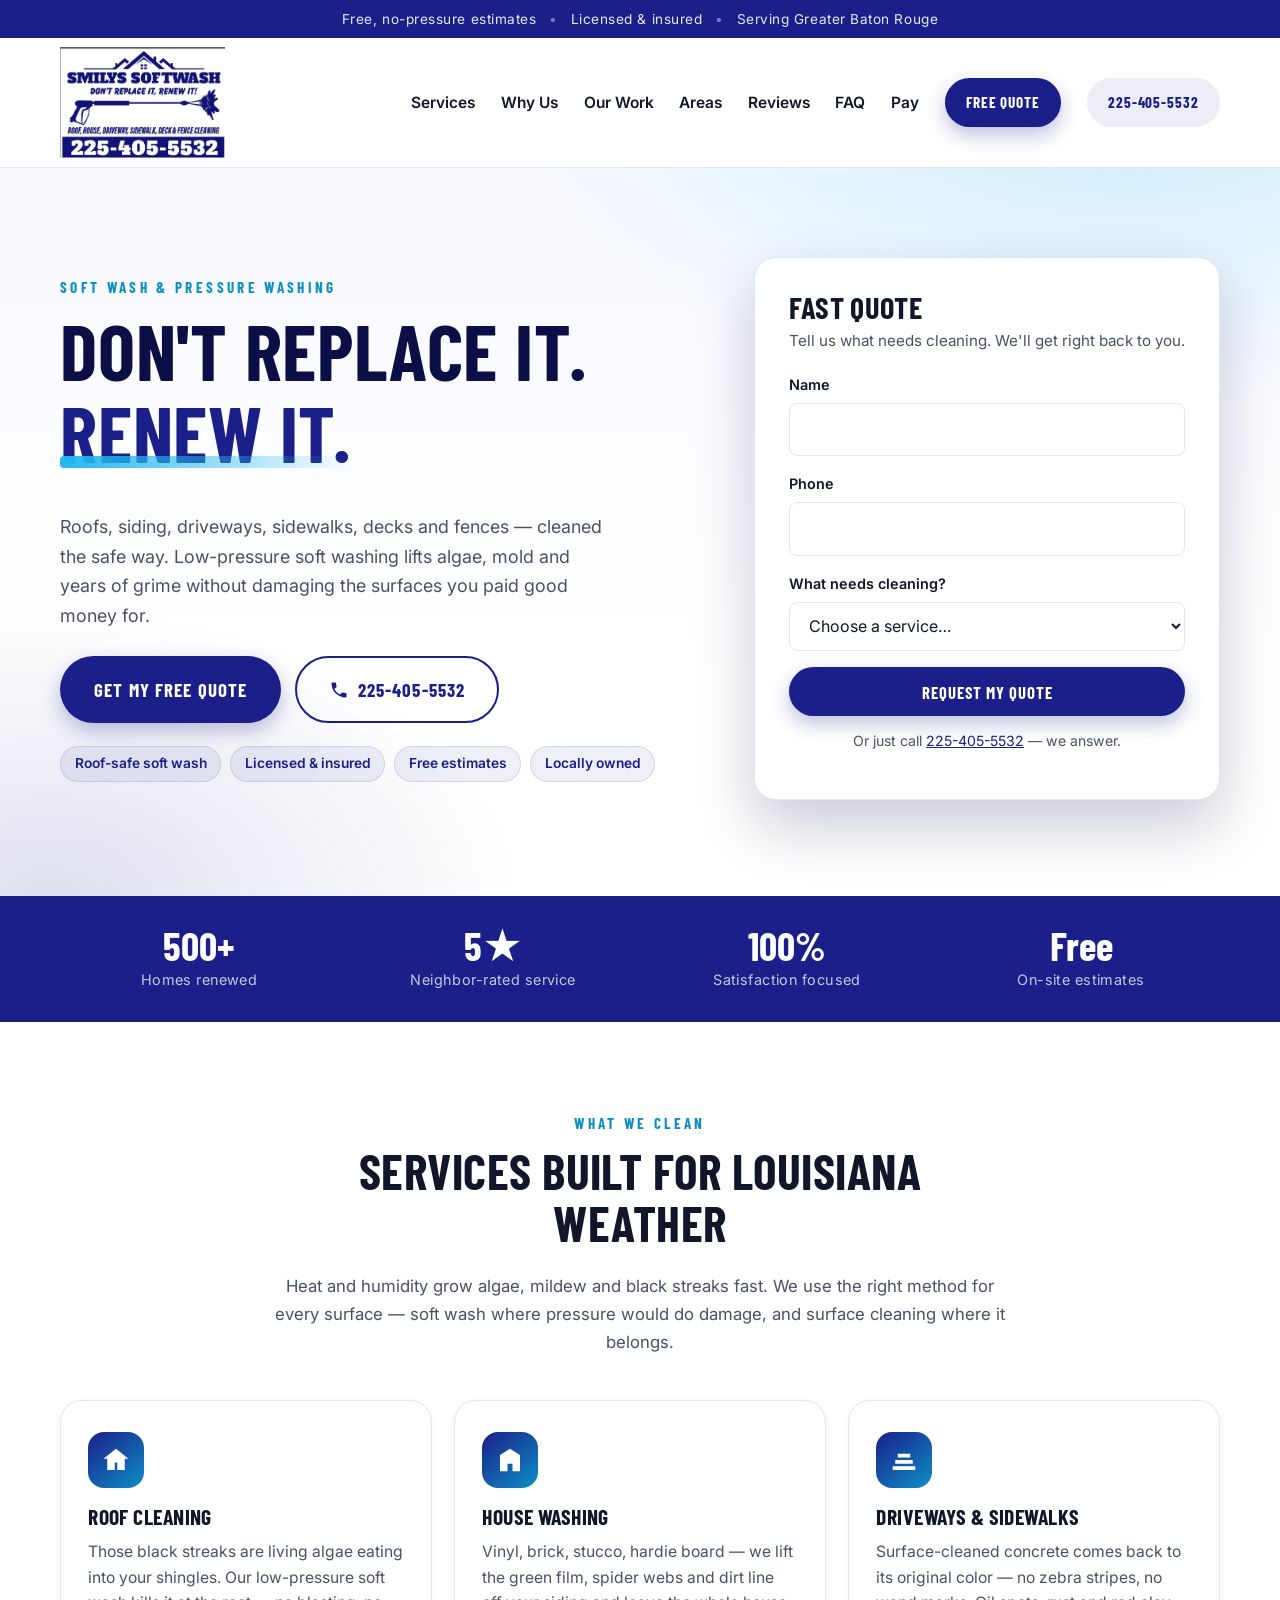
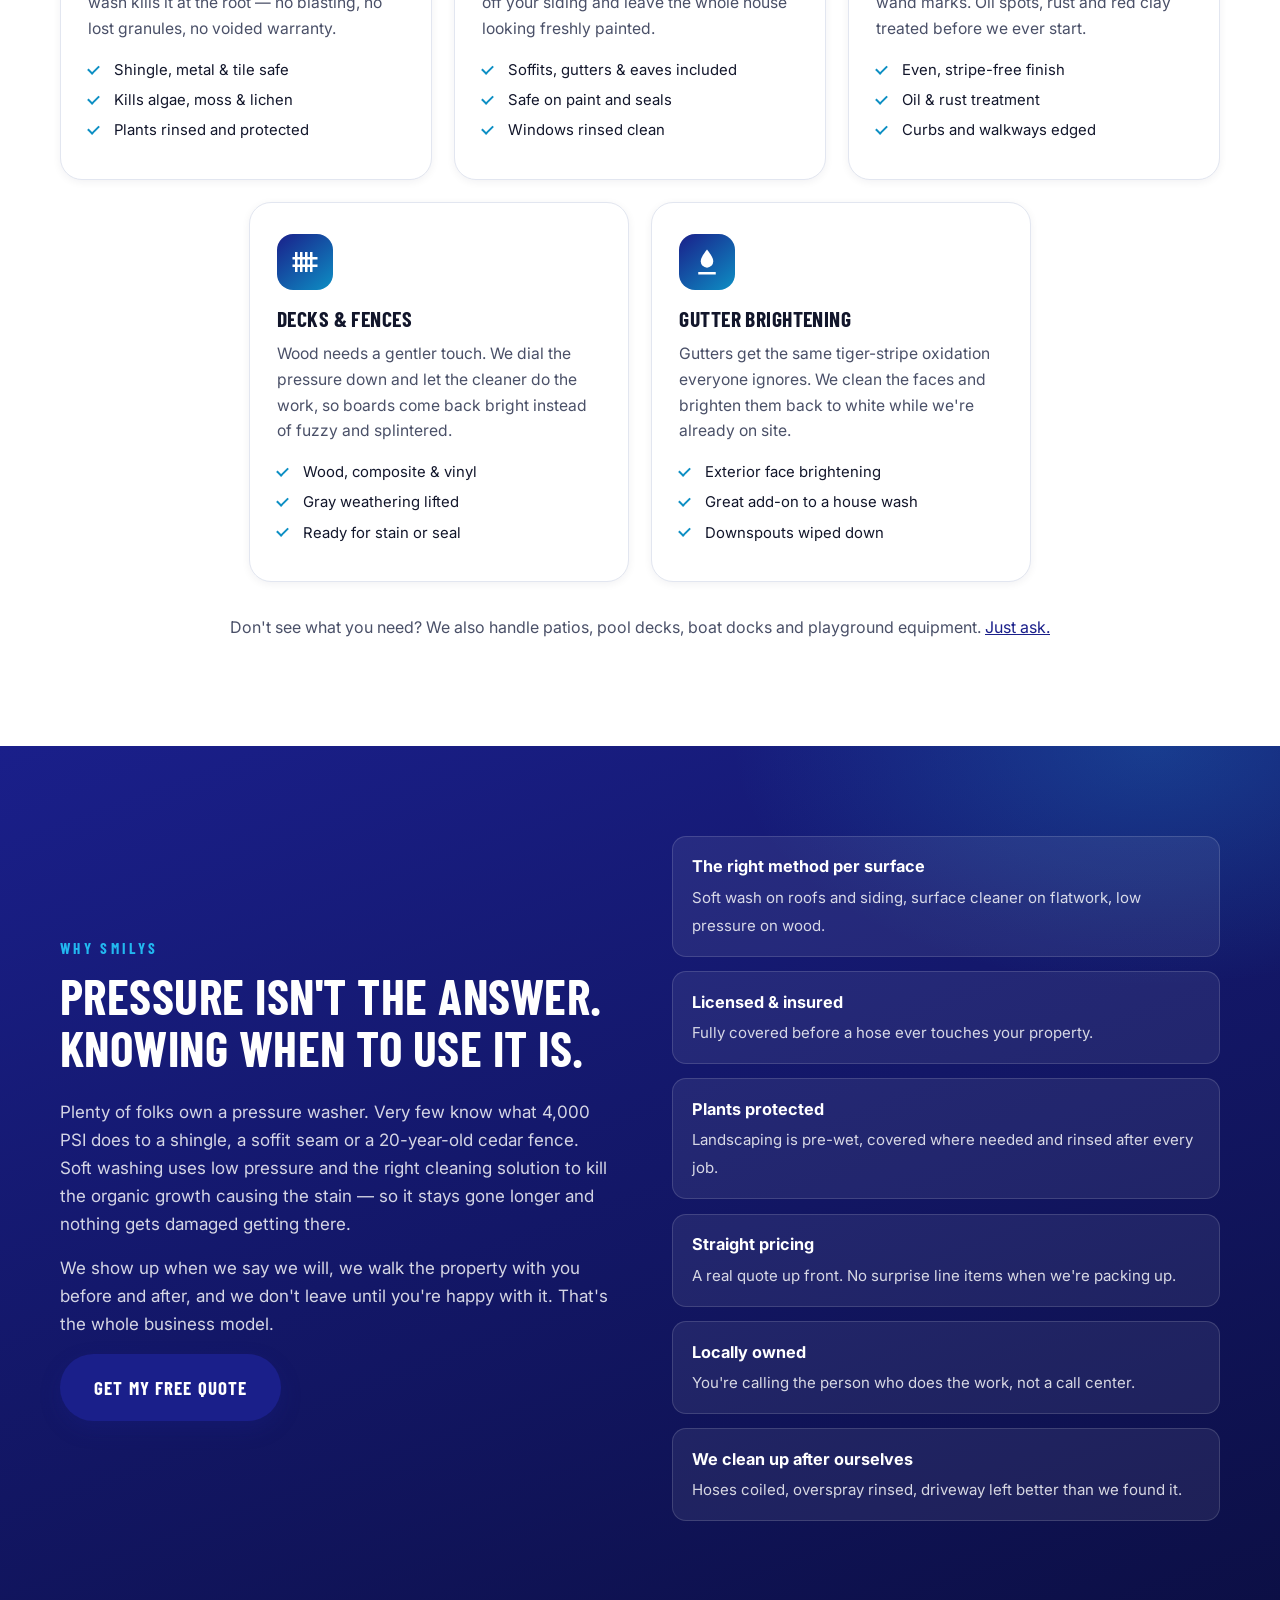
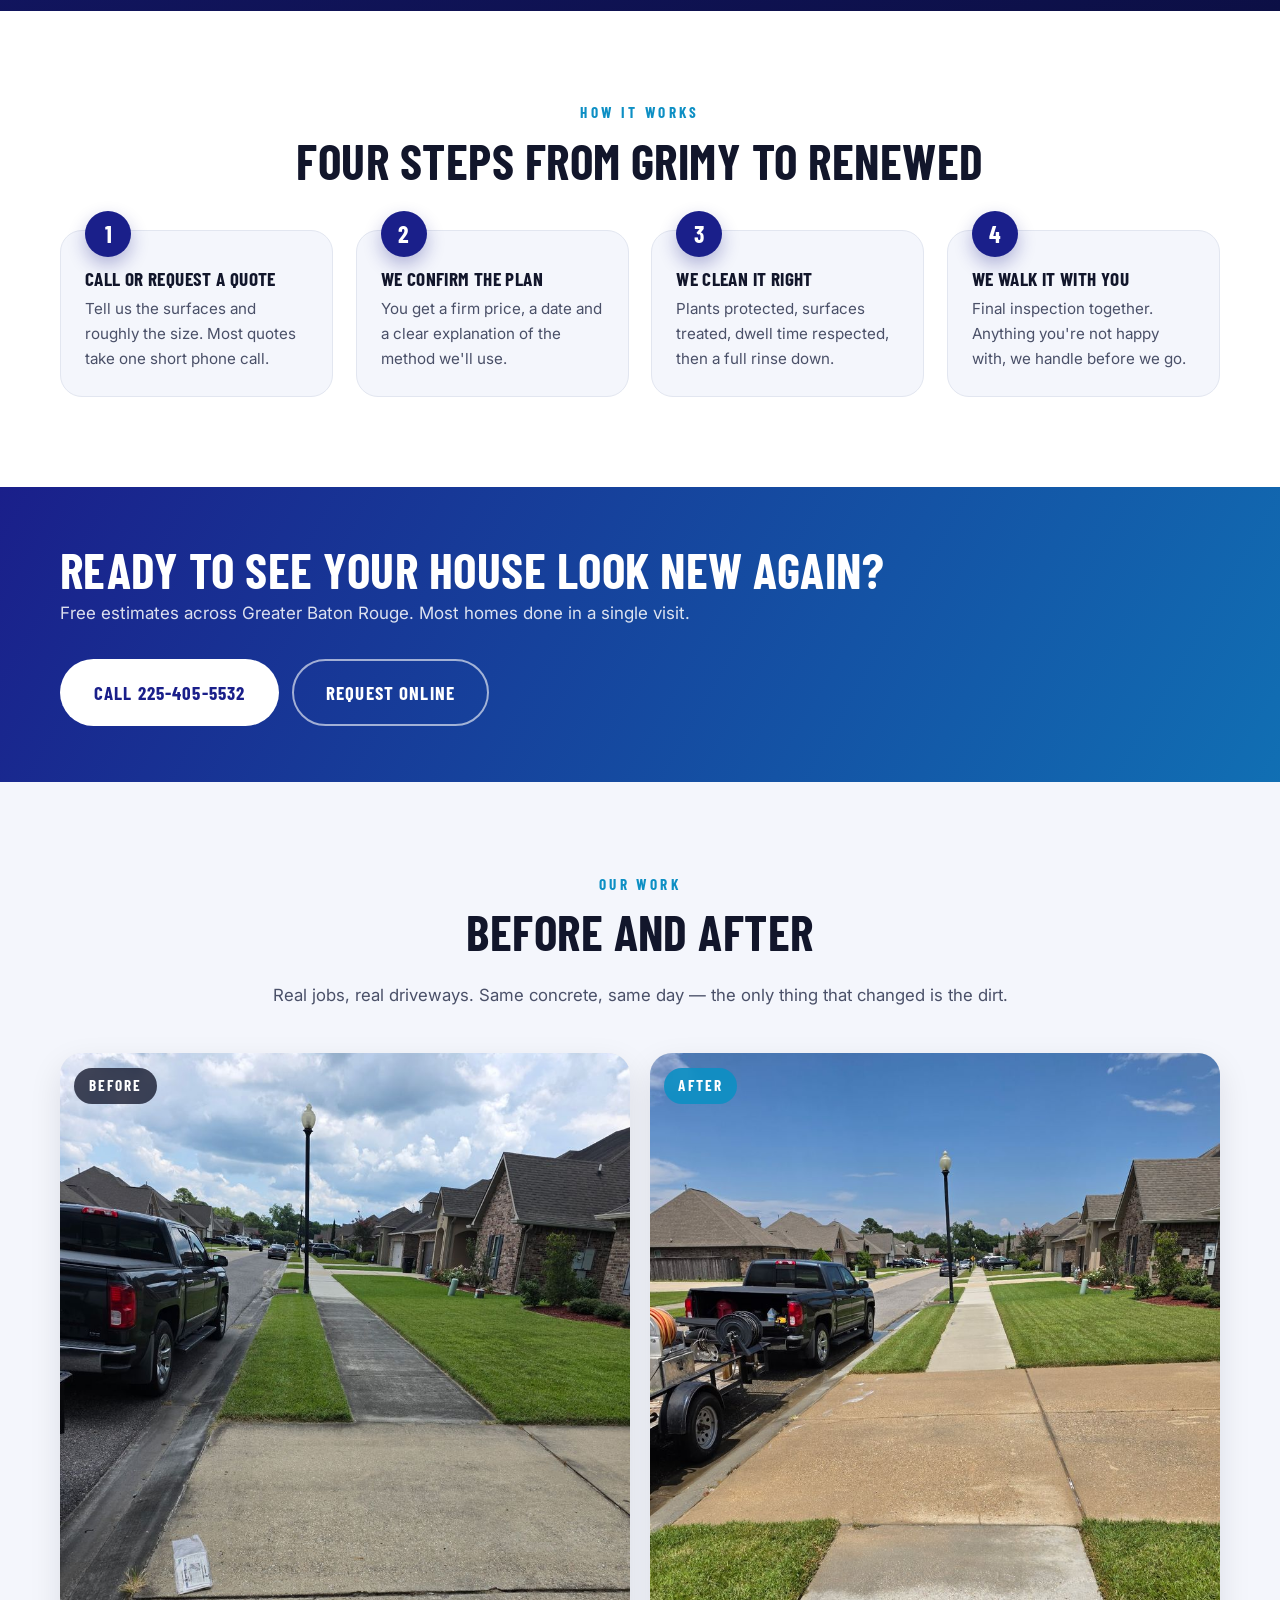
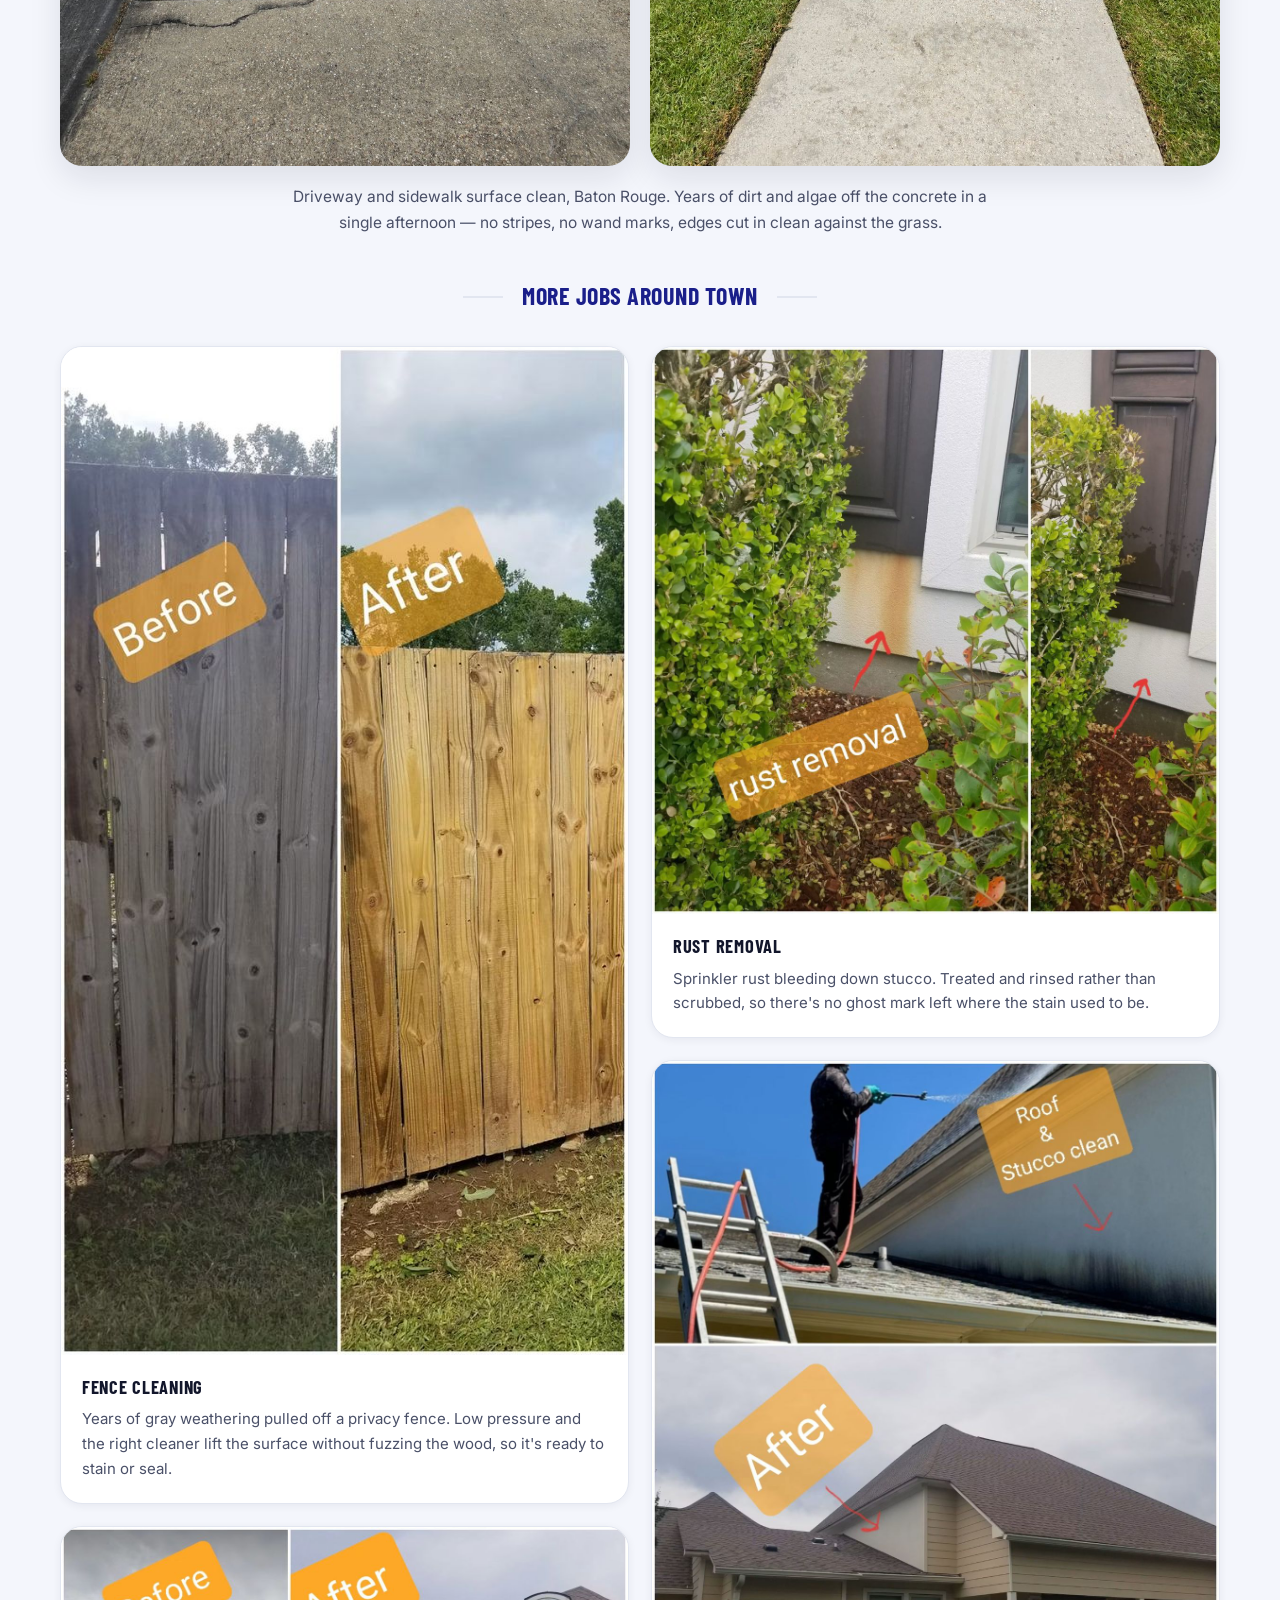
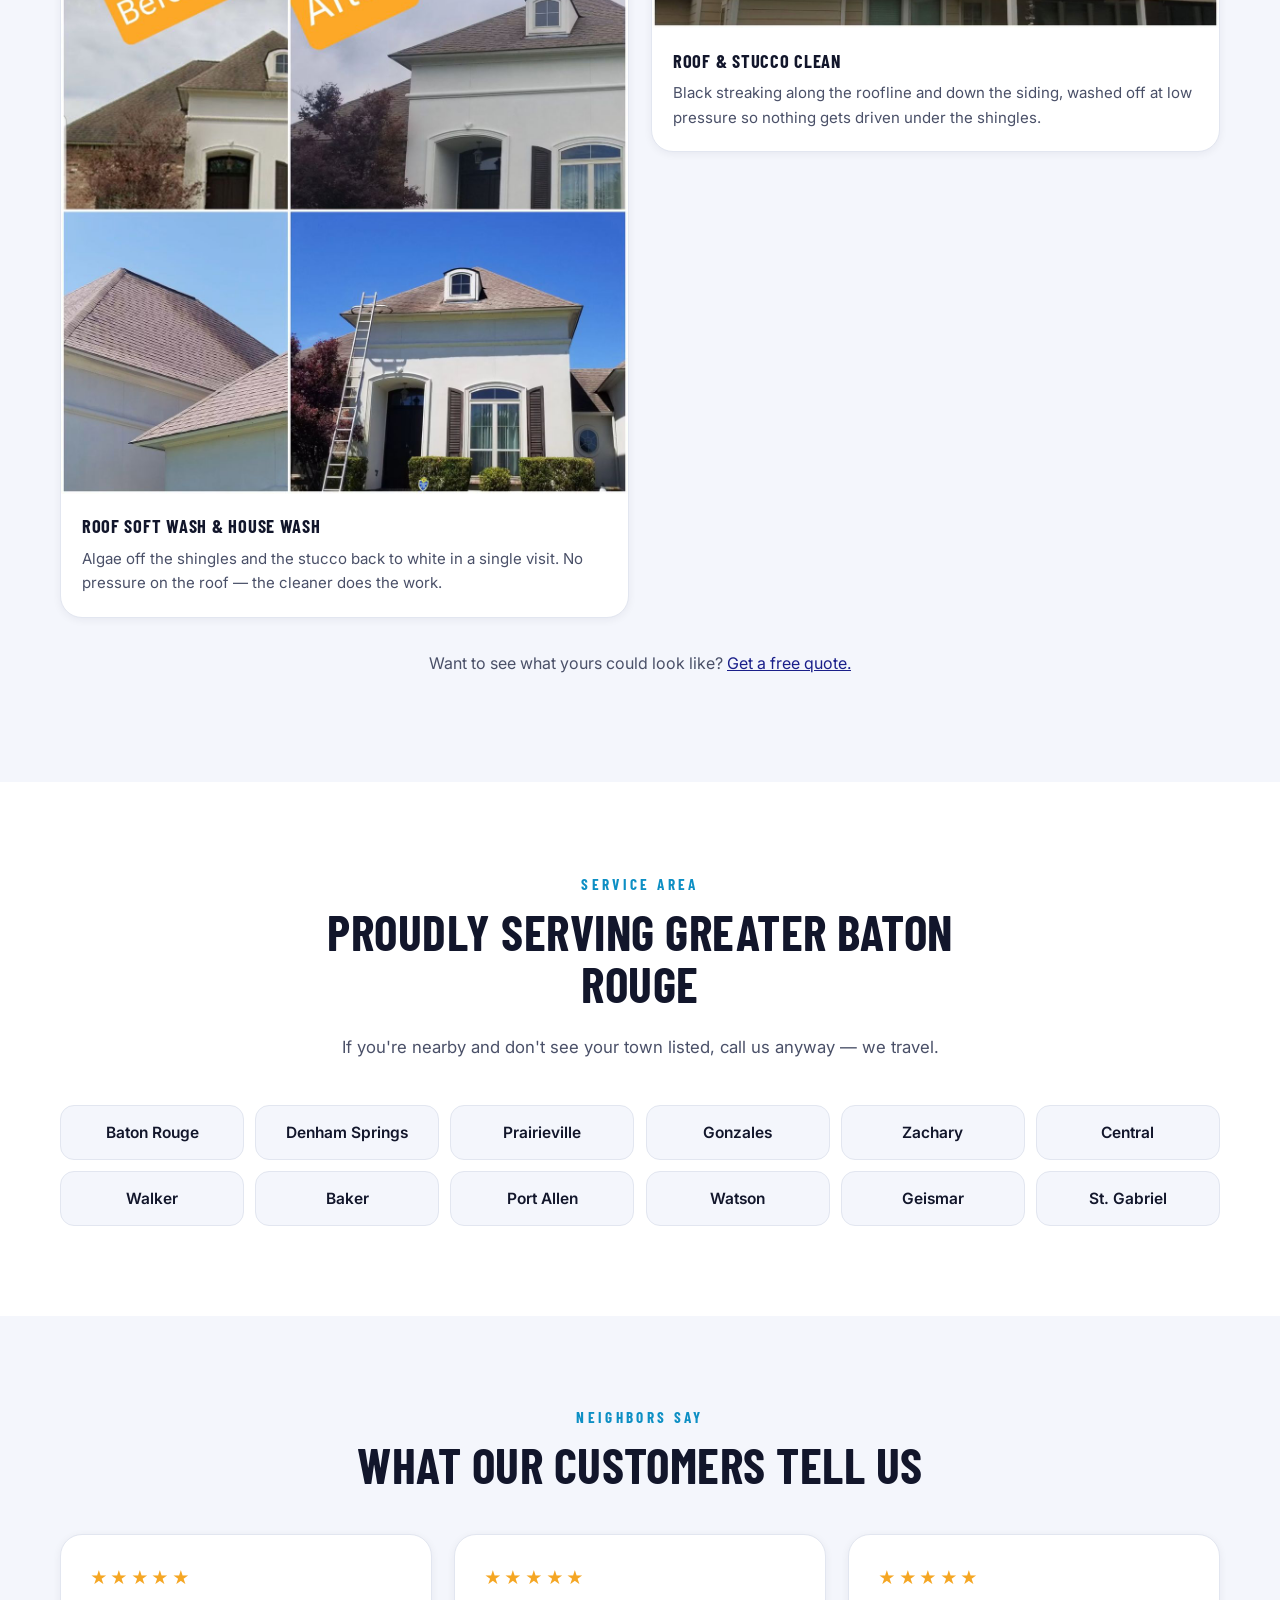
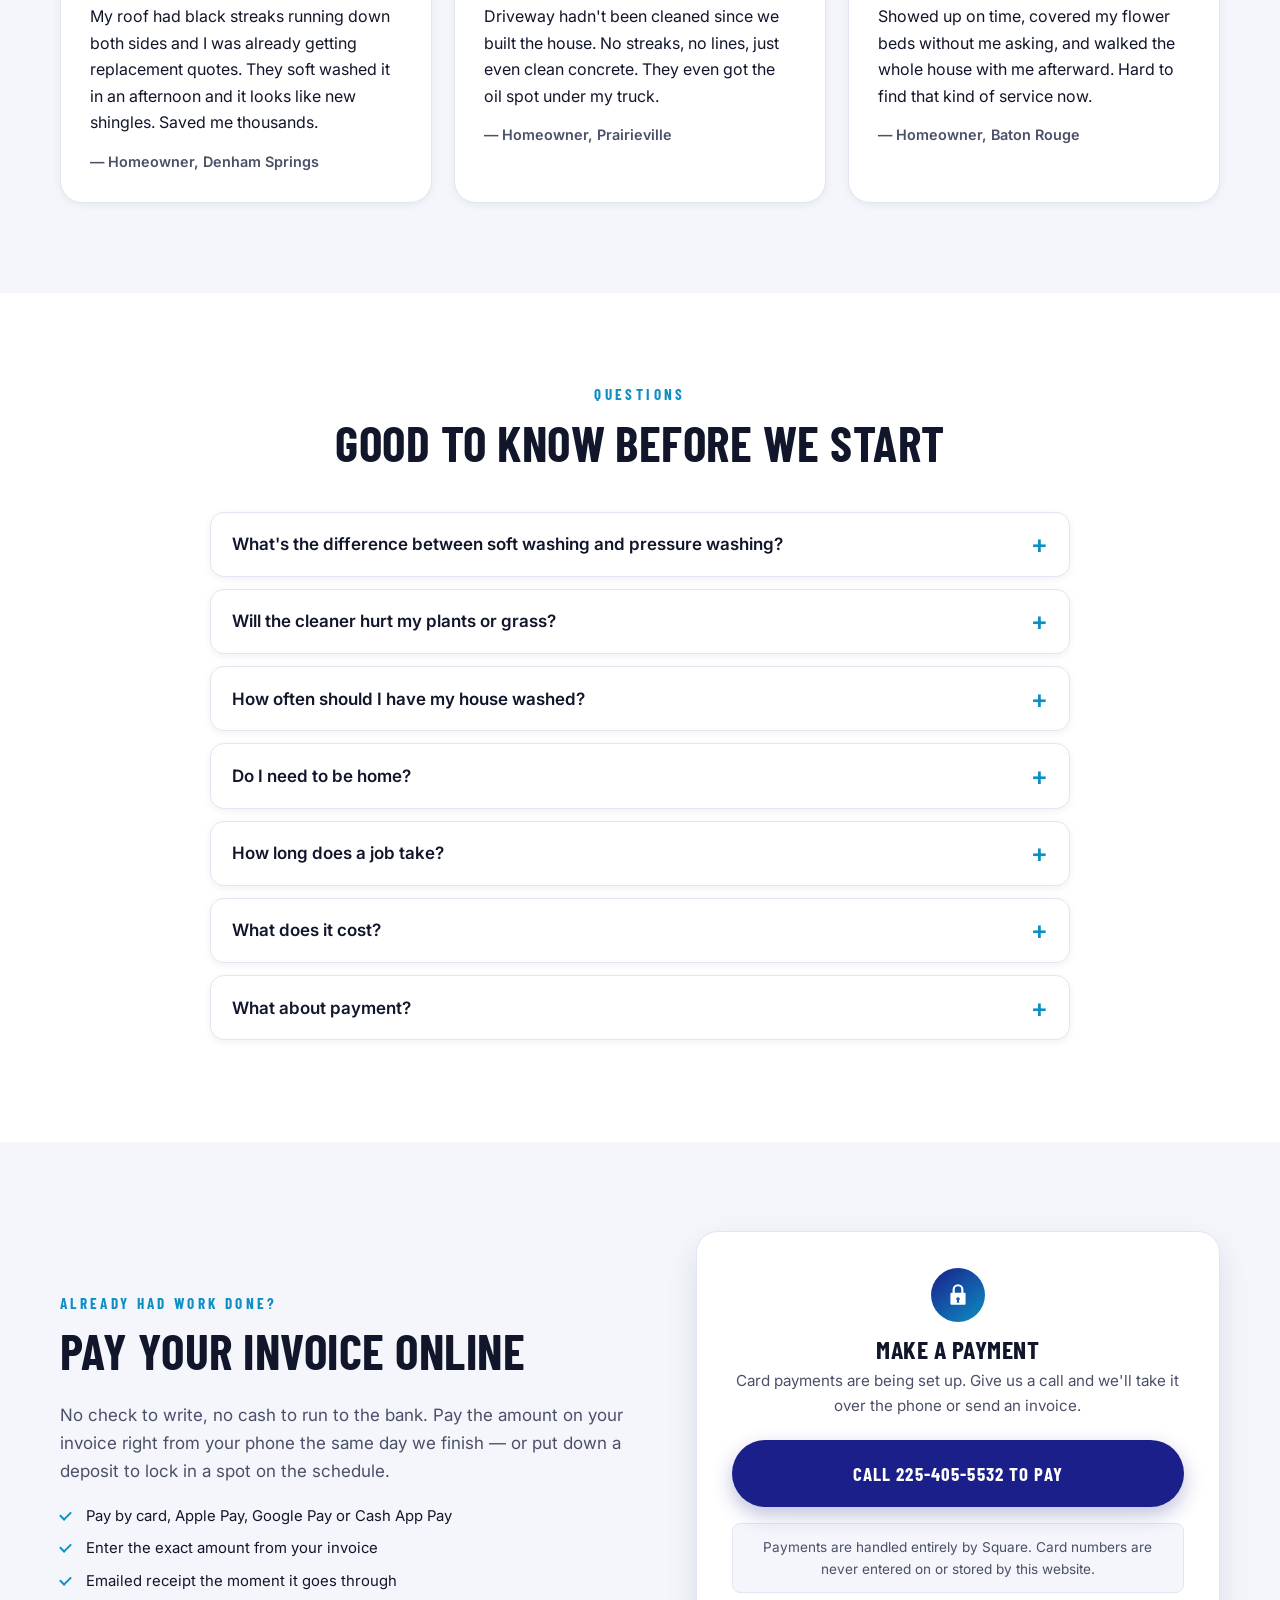
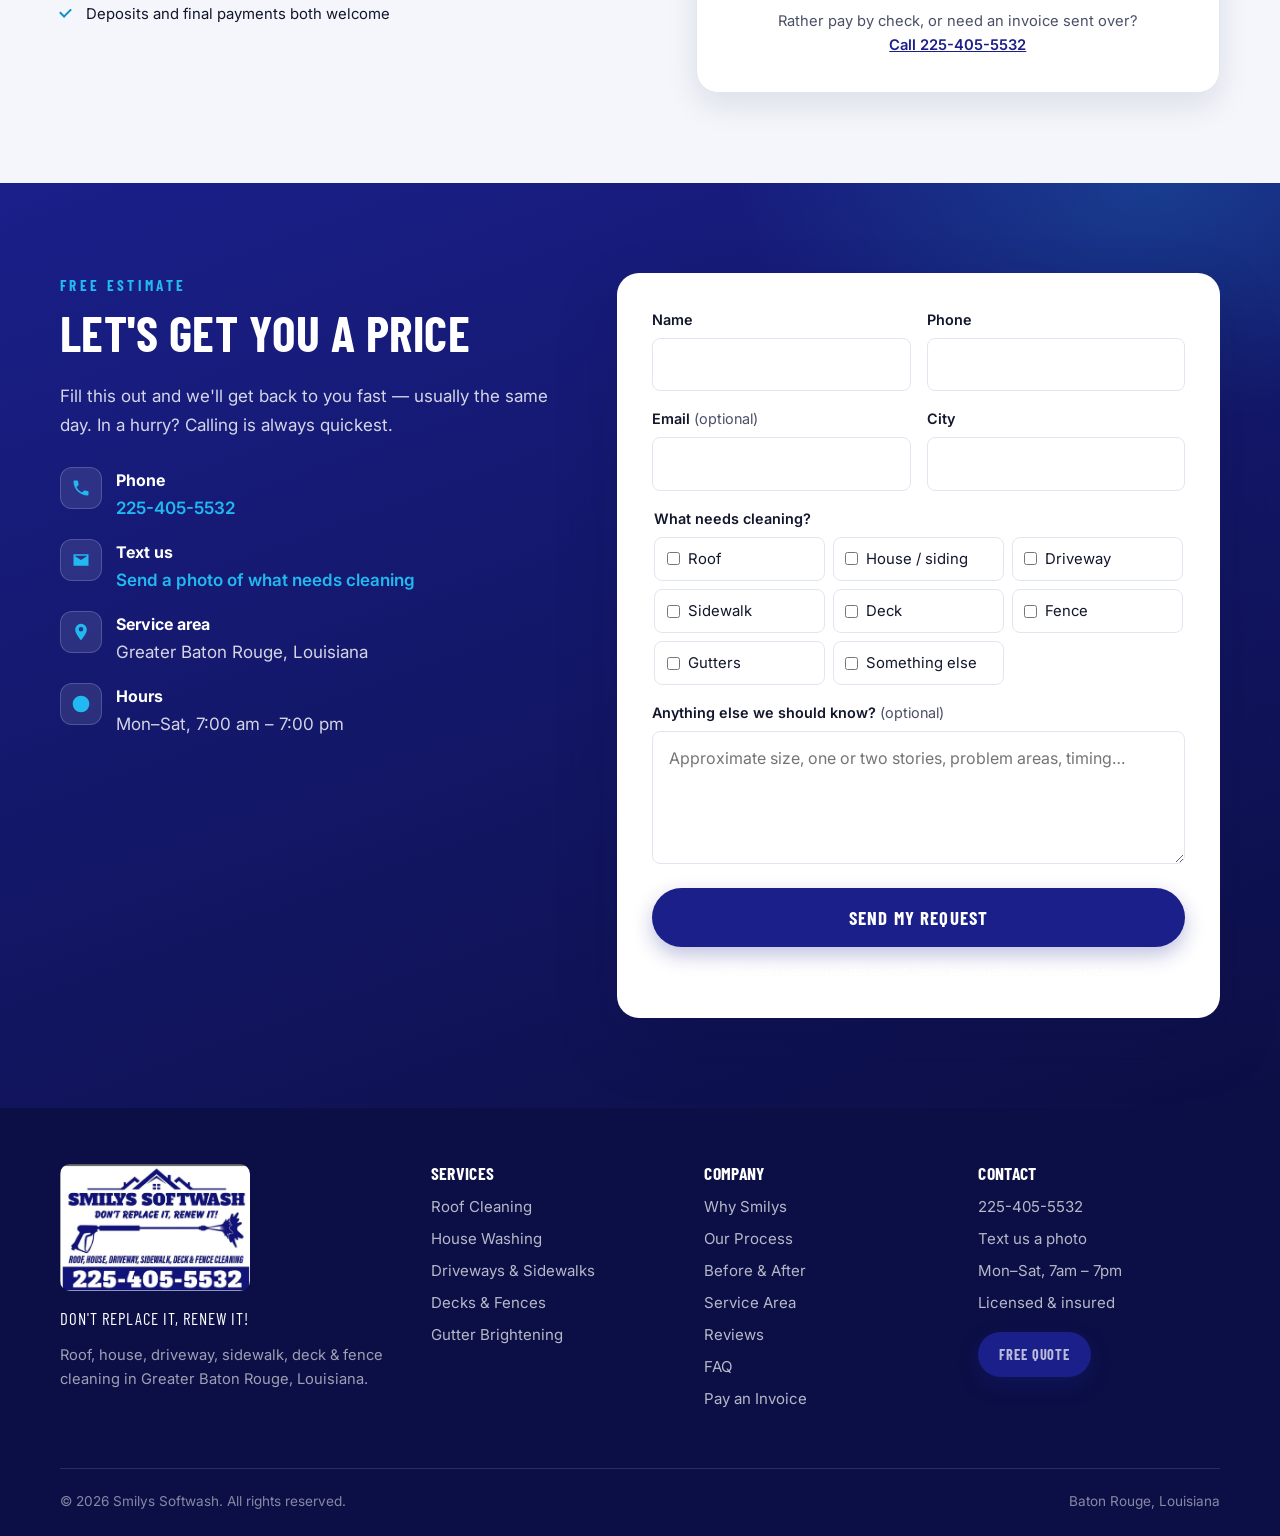
==== index.html @ 1385eff5 "Add four more job photos to the gallery Fence cleaning, roof soft wash with house wash, rust removal" ====
<!DOCTYPE html>
<html lang="en">
<head>
<meta charset="utf-8">
<meta name="viewport" content="width=device-width, initial-scale=1">
<title>Smilys Softwash | Pressure Washing &amp; Soft Wash — Baton Rouge, LA</title>
<meta name="description" content="Smilys Softwash provides roof, house, driveway, sidewalk, deck and fence cleaning in the Baton Rouge area. Don't replace it, renew it! Free estimates — call 225-405-5532.">
<meta name="theme-color" content="#1a1f8a">
<link rel="icon" href="assets/logo.jpeg">
<link rel="canonical" href="https://smilyssoftwash.com/">

<meta property="og:type" content="website">
<meta property="og:title" content="Smilys Softwash | Pressure Washing &amp; Soft Wash">
<meta property="og:description" content="Roof, house, driveway, sidewalk, deck &amp; fence cleaning. Don't replace it, renew it!">
<meta property="og:image" content="assets/logo.jpeg">

<link rel="preconnect" href="https://fonts.googleapis.com">
<link rel="preconnect" href="https://fonts.gstatic.com" crossorigin>
<link href="https://fonts.googleapis.com/css2?family=Barlow+Condensed:wght@600;700&family=Inter:wght@400;500;600;700&display=swap" rel="stylesheet">
<link rel="stylesheet" href="styles.css">

<script type="application/ld+json">
{
  "@context": "https://schema.org",
  "@type": "HomeAndConstructionBusiness",
  "name": "Smilys Softwash",
  "slogan": "Don't Replace It, Renew It!",
  "image": "assets/logo.jpeg",
  "telephone": "+1-225-405-5532",
  "priceRange": "$$",
  "address": {
    "@type": "PostalAddress",
    "addressLocality": "Baton Rouge",
    "addressRegion": "LA",
    "addressCountry": "US"
  },
  "areaServed": [
    "Baton Rouge, LA", "Denham Springs, LA", "Prairieville, LA", "Gonzales, LA",
    "Zachary, LA", "Central, LA", "Walker, LA", "Baker, LA", "Port Allen, LA"
  ],
  "openingHoursSpecification": [{
    "@type": "OpeningHoursSpecification",
    "dayOfWeek": ["Monday","Tuesday","Wednesday","Thursday","Friday","Saturday"],
    "opens": "07:00",
    "closes": "19:00"
  }],
  "makesOffer": [
    {"@type":"Offer","itemOffered":{"@type":"Service","name":"Roof Soft Washing"}},
    {"@type":"Offer","itemOffered":{"@type":"Service","name":"House Washing"}},
    {"@type":"Offer","itemOffered":{"@type":"Service","name":"Driveway &amp; Sidewalk Cleaning"}},
    {"@type":"Offer","itemOffered":{"@type":"Service","name":"Deck &amp; Fence Cleaning"}}
  ]
}
</script>
</head>
<body>

<a class="skip-link" href="#main">Skip to content</a>

<header class="site-header" id="top">
  <div class="topbar">
    <div class="wrap topbar-inner">
      <span class="topbar-item">Free, no-pressure estimates</span>
      <span class="topbar-sep">•</span>
      <span class="topbar-item">Licensed &amp; insured</span>
      <span class="topbar-sep">•</span>
      <span class="topbar-item">Serving Greater Baton Rouge</span>
    </div>
  </div>

  <div class="wrap nav-inner">
    <a class="brand" href="#top">
      <img src="assets/logo.jpeg" alt="Smilys Softwash logo" width="180" height="120">
      <span class="sr-only">Smilys Softwash</span>
    </a>

    <button class="nav-toggle" id="navToggle" aria-expanded="false" aria-controls="siteNav" aria-label="Open menu">
      <span></span><span></span><span></span>
    </button>

    <nav class="site-nav" id="siteNav" aria-label="Main">
      <a href="#services">Services</a>
      <a href="#why">Why Us</a>
      <a href="#work">Our Work</a>
      <a href="#areas">Areas</a>
      <a href="#reviews">Reviews</a>
      <a href="#faq">FAQ</a>
      <a href="#pay">Pay</a>
      <a class="btn btn-primary nav-cta" href="#quote">Free Quote</a>
      <a class="btn btn-ghost nav-call" href="tel:+12254055532">225-405-5532</a>
    </nav>
  </div>
</header>

<main id="main">

  <!-- HERO -->
  <section class="hero">
    <div class="hero-bg" aria-hidden="true"></div>
    <div class="wrap hero-inner">
      <div class="hero-copy">
        <p class="eyebrow">Soft Wash &amp; Pressure Washing</p>
        <h1>Don't replace it.<br><span class="hl">Renew it.</span></h1>
        <p class="lede">
          Roofs, siding, driveways, sidewalks, decks and fences — cleaned the safe way.
          Low-pressure soft washing lifts algae, mold and years of grime without
          damaging the surfaces you paid good money for.
        </p>
        <div class="hero-actions">
          <a class="btn btn-primary btn-lg" href="#quote">Get My Free Quote</a>
          <a class="btn btn-outline btn-lg" href="tel:+12254055532">
            <svg viewBox="0 0 24 24" aria-hidden="true"><path d="M6.6 10.8c1.4 2.8 3.8 5.1 6.6 6.6l2.2-2.2c.3-.3.7-.4 1-.2 1.2.4 2.4.6 3.6.6.6 0 1 .4 1 1V20c0 .6-.4 1-1 1C10.6 21 3 13.4 3 4c0-.6.4-1 1-1h3.5c.6 0 1 .4 1 1 0 1.3.2 2.5.6 3.6.1.4 0 .8-.2 1l-2.3 2.2z"/></svg>
            225-405-5532
          </a>
        </div>
        <ul class="hero-badges">
          <li>Roof-safe soft wash</li>
          <li>Licensed &amp; insured</li>
          <li>Free estimates</li>
          <li>Locally owned</li>
        </ul>
      </div>

      <div class="hero-card">
        <div class="hero-card-head">
          <h2>Fast quote</h2>
          <p>Tell us what needs cleaning. We'll get right back to you.</p>
        </div>
        <form class="quick-form" data-quote-form>
          <!-- Spam trap: real people never see this, bots fill it in. -->
          <input type="checkbox" name="botcheck" class="hp" tabindex="-1" autocomplete="off">
          <label class="field">
            <span>Name</span>
            <input type="text" name="name" autocomplete="name" required>
          </label>
          <label class="field">
            <span>Phone</span>
            <input type="tel" name="phone" autocomplete="tel" required>
          </label>
          <label class="field">
            <span>What needs cleaning?</span>
            <select name="service" required>
              <option value="">Choose a service…</option>
              <option>Roof cleaning</option>
              <option>House / siding wash</option>
              <option>Driveway cleaning</option>
              <option>Sidewalk cleaning</option>
              <option>Deck cleaning</option>
              <option>Fence cleaning</option>
              <option>Multiple / not sure</option>
            </select>
          </label>
          <button class="btn btn-primary btn-block" type="submit">Request My Quote</button>
          <p class="form-note">Or just call <a href="tel:+12254055532">225-405-5532</a> — we answer.</p>
          <p class="form-status" role="status" aria-live="polite"></p>
        </form>
      </div>
    </div>
  </section>

  <!-- TRUST STRIP -->
  <section class="strip">
    <div class="wrap strip-inner">
      <div class="stat"><b>500+</b><span>Homes renewed</span></div>
      <div class="stat"><b>5★</b><span>Neighbor-rated service</span></div>
      <div class="stat"><b>100%</b><span>Satisfaction focused</span></div>
      <div class="stat"><b>Free</b><span>On-site estimates</span></div>
    </div>
  </section>

  <!-- SERVICES -->
  <section class="section" id="services">
    <div class="wrap">
      <header class="section-head">
        <p class="eyebrow">What We Clean</p>
        <h2>Services built for Louisiana weather</h2>
        <p class="section-sub">
          Heat and humidity grow algae, mildew and black streaks fast. We use the right
          method for every surface — soft wash where pressure would do damage, and
          surface cleaning where it belongs.
        </p>
      </header>

      <div class="cards">
        <article class="card">
          <div class="card-icon" aria-hidden="true">
            <svg viewBox="0 0 24 24"><path d="M12 3 2 11h3v9h6v-6h2v6h6v-9h3L12 3z"/></svg>
          </div>
          <h3>Roof Cleaning</h3>
          <p>Those black streaks are living algae eating into your shingles. Our low-pressure
             soft wash kills it at the root — no blasting, no lost granules, no voided warranty.</p>
          <ul class="ticks">
            <li>Shingle, metal &amp; tile safe</li>
            <li>Kills algae, moss &amp; lichen</li>
            <li>Plants rinsed and protected</li>
          </ul>
        </article>

        <article class="card">
          <div class="card-icon" aria-hidden="true">
            <svg viewBox="0 0 24 24"><path d="M4 21V8l8-5 8 5v13h-6v-6H10v6H4z"/></svg>
          </div>
          <h3>House Washing</h3>
          <p>Vinyl, brick, stucco, hardie board — we lift the green film, spider webs and
             dirt line off your siding and leave the whole house looking freshly painted.</p>
          <ul class="ticks">
            <li>Soffits, gutters &amp; eaves included</li>
            <li>Safe on paint and seals</li>
            <li>Windows rinsed clean</li>
          </ul>
        </article>

        <article class="card">
          <div class="card-icon" aria-hidden="true">
            <svg viewBox="0 0 24 24"><path d="M3 17h18v3H3v-3zm2-5h14v3H5v-3zm2-5h10v3H7V7z"/></svg>
          </div>
          <h3>Driveways &amp; Sidewalks</h3>
          <p>Surface-cleaned concrete comes back to its original color — no zebra stripes,
             no wand marks. Oil spots, rust and red clay treated before we ever start.</p>
          <ul class="ticks">
            <li>Even, stripe-free finish</li>
            <li>Oil &amp; rust treatment</li>
            <li>Curbs and walkways edged</li>
          </ul>
        </article>

        <article class="card">
          <div class="card-icon" aria-hidden="true">
            <svg viewBox="0 0 24 24"><path d="M4 4h2v16H4V4zm4 0h2v16H8V4zm4 0h2v16h-2V4zm4 0h2v16h-2V4zM2 8h20v2H2V8zm0 6h20v2H2v-2z"/></svg>
          </div>
          <h3>Decks &amp; Fences</h3>
          <p>Wood needs a gentler touch. We dial the pressure down and let the cleaner do
             the work, so boards come back bright instead of fuzzy and splintered.</p>
          <ul class="ticks">
            <li>Wood, composite &amp; vinyl</li>
            <li>Gray weathering lifted</li>
            <li>Ready for stain or seal</li>
          </ul>
        </article>

        <article class="card">
          <div class="card-icon" aria-hidden="true">
            <svg viewBox="0 0 24 24"><path d="M12 2c3 4 5 6.8 5 9.5A5 5 0 0 1 7 11.5C7 8.8 9 6 12 2z"/><path d="M5 20h14v2H5z"/></svg>
          </div>
          <h3>Gutter Brightening</h3>
          <p>Gutters get the same tiger-stripe oxidation everyone ignores. We clean the
             faces and brighten them back to white while we're already on site.</p>
          <ul class="ticks">
            <li>Exterior face brightening</li>
            <li>Great add-on to a house wash</li>
            <li>Downspouts wiped down</li>
          </ul>
        </article>

      </div>

      <p class="cards-note">
        Don't see what you need? We also handle patios, pool decks, boat docks and
        playground equipment. <a href="#quote">Just ask.</a>
      </p>
    </div>
  </section>

  <!-- WHY US -->
  <section class="section section-dark" id="why">
    <div class="wrap why-grid">
      <div class="why-copy">
        <p class="eyebrow eyebrow-light">Why Smilys</p>
        <h2>Pressure isn't the answer. Knowing when to use it is.</h2>
        <p>
          Plenty of folks own a pressure washer. Very few know what 4,000 PSI does to a
          shingle, a soffit seam or a 20-year-old cedar fence. Soft washing uses low
          pressure and the right cleaning solution to kill the organic growth causing
          the stain — so it stays gone longer and nothing gets damaged getting there.
        </p>
        <p>
          We show up when we say we will, we walk the property with you before and after,
          and we don't leave until you're happy with it. That's the whole business model.
        </p>
        <a class="btn btn-primary btn-lg" href="#quote">Get My Free Quote</a>
      </div>

      <ul class="why-list">
        <li>
          <b>The right method per surface</b>
          <span>Soft wash on roofs and siding, surface cleaner on flatwork, low pressure on wood.</span>
        </li>
        <li>
          <b>Licensed &amp; insured</b>
          <span>Fully covered before a hose ever touches your property.</span>
        </li>
        <li>
          <b>Plants protected</b>
          <span>Landscaping is pre-wet, covered where needed and rinsed after every job.</span>
        </li>
        <li>
          <b>Straight pricing</b>
          <span>A real quote up front. No surprise line items when we're packing up.</span>
        </li>
        <li>
          <b>Locally owned</b>
          <span>You're calling the person who does the work, not a call center.</span>
        </li>
        <li>
          <b>We clean up after ourselves</b>
          <span>Hoses coiled, overspray rinsed, driveway left better than we found it.</span>
        </li>
      </ul>
    </div>
  </section>

  <!-- PROCESS -->
  <section class="section" id="process">
    <div class="wrap">
      <header class="section-head">
        <p class="eyebrow">How It Works</p>
        <h2>Four steps from grimy to renewed</h2>
      </header>

      <ol class="steps">
        <li>
          <span class="step-num">1</span>
          <h3>Call or request a quote</h3>
          <p>Tell us the surfaces and roughly the size. Most quotes take one short phone call.</p>
        </li>
        <li>
          <span class="step-num">2</span>
          <h3>We confirm the plan</h3>
          <p>You get a firm price, a date and a clear explanation of the method we'll use.</p>
        </li>
        <li>
          <span class="step-num">3</span>
          <h3>We clean it right</h3>
          <p>Plants protected, surfaces treated, dwell time respected, then a full rinse down.</p>
        </li>
        <li>
          <span class="step-num">4</span>
          <h3>We walk it with you</h3>
          <p>Final inspection together. Anything you're not happy with, we handle before we go.</p>
        </li>
      </ol>
    </div>
  </section>

  <!-- CTA BANNER -->
  <section class="cta-banner">
    <div class="wrap cta-inner">
      <div>
        <h2>Ready to see your house look new again?</h2>
        <p>Free estimates across Greater Baton Rouge. Most homes done in a single visit.</p>
      </div>
      <div class="cta-actions">
        <a class="btn btn-white btn-lg" href="tel:+12254055532">Call 225-405-5532</a>
        <a class="btn btn-outline-light btn-lg" href="#quote">Request Online</a>
      </div>
    </div>
  </section>

  <!-- WORK / BEFORE & AFTER -->
  <section class="section section-tint" id="work">
    <div class="wrap">
      <header class="section-head">
        <p class="eyebrow">Our Work</p>
        <h2>Before and after</h2>
        <p class="section-sub">
          Real jobs, real driveways. Same concrete, same day — the only thing
          that changed is the dirt.
        </p>
      </header>

      <figure class="ba">
        <div class="ba-pair">
          <div class="ba-shot">
            <span class="ba-tag ba-tag-before">Before</span>
            <img src="assets/driveway-before.jpg" alt="Driveway and sidewalk before cleaning, concrete dulled gray with dirt and staining" width="900" height="1200" loading="lazy" decoding="async">
          </div>
          <div class="ba-shot">
            <span class="ba-tag ba-tag-after">After</span>
            <img src="assets/driveway-after.jpg" alt="The same driveway and sidewalk after cleaning, concrete back to an even, bright finish" width="900" height="1200" loading="lazy" decoding="async">
          </div>
        </div>
        <figcaption>
          Driveway and sidewalk surface clean, Baton Rouge. Years of dirt and
          algae off the concrete in a single afternoon — no stripes, no wand
          marks, edges cut in clean against the grass.
        </figcaption>
      </figure>

      <div class="ba-more">
        <h3>More jobs around town</h3>
      </div>

      <div class="gallery">
        <figure class="shot">
          <button class="shot-btn" type="button" data-zoom aria-label="Enlarge: fence before and after cleaning">
            <img src="assets/fence-before-after.jpg" alt="Wooden privacy fence before and after cleaning — weathered gray boards on the left, bright bare wood on the right" width="675" height="1200" loading="lazy" decoding="async">
          </button>
          <figcaption>
            <b>Fence cleaning</b>
            Years of gray weathering pulled off a privacy fence. Low pressure and
            the right cleaner lift the surface without fuzzing the wood, so it's
            ready to stain or seal.
          </figcaption>
        </figure>

        <figure class="shot">
          <button class="shot-btn" type="button" data-zoom aria-label="Enlarge: roof and house before and after cleaning">
            <img src="assets/roof-house-before-after.jpg" alt="Two-story stucco home before and after a roof soft wash and house wash, algae streaks gone from the shingles and the walls back to clean white" width="1200" height="1200" loading="lazy" decoding="async">
          </button>
          <figcaption>
            <b>Roof soft wash &amp; house wash</b>
            Algae off the shingles and the stucco back to white in a single
            visit. No pressure on the roof — the cleaner does the work.
          </figcaption>
        </figure>

        <figure class="shot">
          <button class="shot-btn" type="button" data-zoom aria-label="Enlarge: rust stain removal before and after">
            <img src="assets/rust-removal-before-after.jpg" alt="Orange rust stain running down white stucco beside a shuttered window, and the same wall after treatment with the stain gone" width="1200" height="1200" loading="lazy" decoding="async">
          </button>
          <figcaption>
            <b>Rust removal</b>
            Sprinkler rust bleeding down stucco. Treated and rinsed rather than
            scrubbed, so there's no ghost mark left where the stain used to be.
          </figcaption>
        </figure>

        <figure class="shot">
          <button class="shot-btn" type="button" data-zoom aria-label="Enlarge: roof and stucco cleaning in progress and finished">
            <img src="assets/roof-stucco-before-after.jpg" alt="Soft washing black algae streaks off a roofline and siding, and the finished result with clean shingles and walls" width="1200" height="1200" loading="lazy" decoding="async">
          </button>
          <figcaption>
            <b>Roof &amp; stucco clean</b>
            Black streaking along the roofline and down the siding, washed off at
            low pressure so nothing gets driven under the shingles.
          </figcaption>
        </figure>
      </div>

      <p class="cards-note" data-facebook-wrap>
        Plenty more before-and-afters on our
        <a href="#" data-facebook-link>Facebook page</a> — new jobs go up there
        as we finish them.
      </p>

      <p class="cards-note">
        Want to see what yours could look like?
        <a href="#quote">Get a free quote.</a>
      </p>
    </div>
  </section>

  <!-- SERVICE AREA -->
  <section class="section" id="areas">
    <div class="wrap">
      <header class="section-head">
        <p class="eyebrow">Service Area</p>
        <h2>Proudly serving Greater Baton Rouge</h2>
        <p class="section-sub">If you're nearby and don't see your town listed, call us anyway — we travel.</p>
      </header>

      <ul class="areas">
        <li>Baton Rouge</li>
        <li>Denham Springs</li>
        <li>Prairieville</li>
        <li>Gonzales</li>
        <li>Zachary</li>
        <li>Central</li>
        <li>Walker</li>
        <li>Baker</li>
        <li>Port Allen</li>
        <li>Watson</li>
        <li>Geismar</li>
        <li>St. Gabriel</li>
      </ul>
    </div>
  </section>

  <!-- REVIEWS -->
  <section class="section section-tint" id="reviews">
    <div class="wrap">
      <header class="section-head">
        <p class="eyebrow">Neighbors Say</p>
        <h2>What our customers tell us</h2>
      </header>

      <div class="quotes">
        <figure class="quote">
          <div class="stars" aria-label="5 out of 5 stars">★★★★★</div>
          <blockquote>My roof had black streaks running down both sides and I was already
            getting replacement quotes. They soft washed it in an afternoon and it looks like
            new shingles. Saved me thousands.</blockquote>
          <figcaption>— Homeowner, Denham Springs</figcaption>
        </figure>

        <figure class="quote">
          <div class="stars" aria-label="5 out of 5 stars">★★★★★</div>
          <blockquote>Driveway hadn't been cleaned since we built the house. No streaks,
            no lines, just even clean concrete. They even got the oil spot under my truck.</blockquote>
          <figcaption>— Homeowner, Prairieville</figcaption>
        </figure>

        <figure class="quote">
          <div class="stars" aria-label="5 out of 5 stars">★★★★★</div>
          <blockquote>Showed up on time, covered my flower beds without me asking, and
            walked the whole house with me afterward. Hard to find that kind of service now.</blockquote>
          <figcaption>— Homeowner, Baton Rouge</figcaption>
        </figure>
      </div>
    </div>
  </section>

  <!-- FAQ -->
  <section class="section" id="faq">
    <div class="wrap faq-wrap">
      <header class="section-head">
        <p class="eyebrow">Questions</p>
        <h2>Good to know before we start</h2>
      </header>

      <div class="faq">
        <details>
          <summary>What's the difference between soft washing and pressure washing?</summary>
          <p>Pressure washing blasts dirt off with force. Soft washing uses low pressure —
             about the strength of a garden hose — plus a cleaning solution that kills the
             algae, mold and mildew causing the stain. Roofs, siding and wood get soft washed.
             Concrete gets a surface cleaner. Using high pressure on the wrong surface is how
             shingles lose granules and siding gets water behind it.</p>
        </details>
        <details>
          <summary>Will the cleaner hurt my plants or grass?</summary>
          <p>Not when it's done right. We pre-wet landscaping, cover sensitive plants and
             rinse everything thoroughly during and after the wash. Damaged landscaping almost
             always comes from skipping those steps — we don't.</p>
        </details>
        <details>
          <summary>How often should I have my house washed?</summary>
          <p>In this climate, most homes look best on a yearly wash. Roofs generally go two
             to four years depending on tree cover and shade. If you're already seeing green
             or black, it's time.</p>
        </details>
        <details>
          <summary>Do I need to be home?</summary>
          <p>No, as long as we have access to water and the areas being cleaned. Most
             customers are at work. We'll send photos when we're done if you'd like.</p>
        </details>
        <details>
          <summary>How long does a job take?</summary>
          <p>Most single-family house washes run two to four hours. A driveway is usually
             one to two. Roofs vary with pitch and access, but nearly everything we do is a
             same-day job.</p>
        </details>
        <details>
          <summary>What does it cost?</summary>
          <p>It depends on square footage, surface type and how much growth we're dealing
             with. Estimates are free and we quote a firm price before we start — no hourly
             surprises.</p>
        </details>
        <details>
          <summary>What about payment?</summary>
          <p>Payment is due when the job is complete and you've approved the work. Cash,
             check and major cards accepted.</p>
        </details>
      </div>
    </div>
  </section>

  <!-- PAY ONLINE -->
  <section class="section section-tint" id="pay">
    <div class="wrap pay-grid">
      <div class="pay-copy">
        <p class="eyebrow">Already Had Work Done?</p>
        <h2>Pay your invoice online</h2>
        <p>
          No check to write, no cash to run to the bank. Pay the amount on your
          invoice right from your phone the same day we finish — or put down a
          deposit to lock in a spot on the schedule.
        </p>
        <ul class="ticks">
          <li>Pay by card, Apple Pay, Google Pay or Cash App Pay</li>
          <li>Enter the exact amount from your invoice</li>
          <li>Emailed receipt the moment it goes through</li>
          <li>Deposits and final payments both welcome</li>
        </ul>
      </div>

      <div class="pay-card">
        <div class="pay-card-head">
          <span class="pay-lock" aria-hidden="true">
            <svg viewBox="0 0 24 24"><path d="M12 2a5 5 0 0 0-5 5v3H6a1 1 0 0 0-1 1v9a1 1 0 0 0 1 1h12a1 1 0 0 0 1-1v-9a1 1 0 0 0-1-1h-1V7a5 5 0 0 0-5-5zm-3 5a3 3 0 0 1 6 0v3H9V7zm3 7a1.6 1.6 0 0 1 .8 3l.4 2.2h-2.4l.4-2.2A1.6 1.6 0 0 1 12 14z"/></svg>
          </span>
          <h3>Make a payment</h3>
          <p>You'll be taken to our secure Square checkout page.</p>
        </div>

        <a class="btn btn-primary btn-block btn-lg" data-pay-link href="#pay">Pay Now</a>

        <p class="pay-cards">Visa &middot; Mastercard &middot; Amex &middot; Discover &middot; Apple Pay &middot; Cash App Pay</p>

        <p class="pay-secure">
          Payments are handled entirely by Square. Card numbers are never entered
          on or stored by this website.
        </p>

        <p class="pay-alt">
          Rather pay by check, or need an invoice sent over?
          <a href="tel:+12254055532">Call 225-405-5532</a>
        </p>
      </div>
    </div>
  </section>

  <!-- QUOTE -->
  <section class="section section-dark" id="quote">
    <div class="wrap quote-grid">
      <div class="quote-copy">
        <p class="eyebrow eyebrow-light">Free Estimate</p>
        <h2>Let's get you a price</h2>
        <p>
          Fill this out and we'll get back to you fast — usually the same day.
          In a hurry? Calling is always quickest.
        </p>

        <ul class="contact-list">
          <li>
            <span class="ci" aria-hidden="true">
              <svg viewBox="0 0 24 24"><path d="M6.6 10.8c1.4 2.8 3.8 5.1 6.6 6.6l2.2-2.2c.3-.3.7-.4 1-.2 1.2.4 2.4.6 3.6.6.6 0 1 .4 1 1V20c0 .6-.4 1-1 1C10.6 21 3 13.4 3 4c0-.6.4-1 1-1h3.5c.6 0 1 .4 1 1 0 1.3.2 2.5.6 3.6.1.4 0 .8-.2 1l-2.3 2.2z"/></svg>
            </span>
            <div>
              <b>Phone</b>
              <a href="tel:+12254055532">225-405-5532</a>
            </div>
          </li>
          <li>
            <span class="ci" aria-hidden="true">
              <svg viewBox="0 0 24 24"><path d="M3 5h18v14H3V5zm2 2v.4l7 4.6 7-4.6V7H5z"/></svg>
            </span>
            <div>
              <b>Text us</b>
              <a href="sms:+12254055532">Send a photo of what needs cleaning</a>
            </div>
          </li>
          <li>
            <span class="ci" aria-hidden="true">
              <svg viewBox="0 0 24 24"><path d="M12 2a7 7 0 0 0-7 7c0 5 7 13 7 13s7-8 7-13a7 7 0 0 0-7-7zm0 9.5A2.5 2.5 0 1 1 12 6a2.5 2.5 0 0 1 0 5.5z"/></svg>
            </span>
            <div>
              <b>Service area</b>
              <span>Greater Baton Rouge, Louisiana</span>
            </div>
          </li>
          <li>
            <span class="ci" aria-hidden="true">
              <svg viewBox="0 0 24 24"><path d="M12 2a10 10 0 1 0 0 20 10 10 0 0 0 0-20zm1 10.6V6h-2v7.4l5 3 1-1.7-4-2.1z"/></svg>
            </span>
            <div>
              <b>Hours</b>
              <span>Mon–Sat, 7:00 am – 7:00 pm</span>
            </div>
          </li>
          <li data-facebook-wrap>
            <span class="ci" aria-hidden="true">
              <svg viewBox="0 0 24 24"><path d="M14 9h3l.4-3H14V4.4c0-.9.3-1.4 1.5-1.4H17V.1C16.7.1 15.7 0 14.6 0 12.2 0 10.6 1.5 10.6 4.1V6H8v3h2.6v9H14V9z"/></svg>
            </span>
            <div>
              <b>Facebook</b>
              <a href="#" data-facebook-link>See our latest jobs</a>
            </div>
          </li>
        </ul>
      </div>

      <form class="quote-form" data-quote-form>
        <!-- Spam trap: real people never see this, bots fill it in. -->
        <input type="checkbox" name="botcheck" class="hp" tabindex="-1" autocomplete="off">
        <div class="grid-2">
          <label class="field">
            <span>Name</span>
            <input type="text" name="name" autocomplete="name" required>
          </label>
          <label class="field">
            <span>Phone</span>
            <input type="tel" name="phone" autocomplete="tel" required>
          </label>
        </div>

        <div class="grid-2">
          <label class="field">
            <span>Email <i>(optional)</i></span>
            <input type="email" name="email" autocomplete="email">
          </label>
          <label class="field">
            <span>City</span>
            <input type="text" name="city" autocomplete="address-level2">
          </label>
        </div>

        <fieldset class="field">
          <legend>What needs cleaning?</legend>
          <div class="checks">
            <label><input type="checkbox" name="services" value="Roof"><span>Roof</span></label>
            <label><input type="checkbox" name="services" value="House / siding"><span>House / siding</span></label>
            <label><input type="checkbox" name="services" value="Driveway"><span>Driveway</span></label>
            <label><input type="checkbox" name="services" value="Sidewalk"><span>Sidewalk</span></label>
            <label><input type="checkbox" name="services" value="Deck"><span>Deck</span></label>
            <label><input type="checkbox" name="services" value="Fence"><span>Fence</span></label>
            <label><input type="checkbox" name="services" value="Gutters"><span>Gutters</span></label>
            <label><input type="checkbox" name="services" value="Something else"><span>Something else</span></label>
          </div>
        </fieldset>

        <label class="field">
          <span>Anything else we should know? <i>(optional)</i></span>
          <textarea name="details" rows="4" placeholder="Approximate size, one or two stories, problem areas, timing…"></textarea>
        </label>

        <button class="btn btn-primary btn-block btn-lg" type="submit">Send My Request</button>
        <p class="form-status" role="status" aria-live="polite"></p>
        <p class="form-note light">We only use your info to get back to you about your quote.</p>
      </form>
    </div>
  </section>

</main>

<footer class="site-footer">
  <div class="wrap footer-grid">
    <div class="footer-brand">
      <img src="assets/logo.jpeg" alt="Smilys Softwash" width="200" height="133">
      <p>Don't Replace It, Renew It!</p>
      <p class="muted">Roof, house, driveway, sidewalk, deck &amp; fence cleaning in Greater Baton Rouge, Louisiana.</p>
      <a class="social" href="#" data-facebook-link data-facebook-wrap aria-label="Smilys Softwash on Facebook">
        <svg viewBox="0 0 24 24" aria-hidden="true"><path d="M14 9h3l.4-3H14V4.4c0-.9.3-1.4 1.5-1.4H17V.1C16.7.1 15.7 0 14.6 0 12.2 0 10.6 1.5 10.6 4.1V6H8v3h2.6v9H14V9z"/></svg>
        <span>Follow us on Facebook</span>
      </a>
    </div>

    <div class="footer-col">
      <h3>Services</h3>
      <ul>
        <li><a href="#services">Roof Cleaning</a></li>
        <li><a href="#services">House Washing</a></li>
        <li><a href="#services">Driveways &amp; Sidewalks</a></li>
        <li><a href="#services">Decks &amp; Fences</a></li>
        <li><a href="#services">Gutter Brightening</a></li>
      </ul>
    </div>

    <div class="footer-col">
      <h3>Company</h3>
      <ul>
        <li><a href="#why">Why Smilys</a></li>
        <li><a href="#process">Our Process</a></li>
        <li><a href="#work">Before &amp; After</a></li>
        <li><a href="#areas">Service Area</a></li>
        <li><a href="#reviews">Reviews</a></li>
        <li><a href="#faq">FAQ</a></li>
        <li><a href="#pay">Pay an Invoice</a></li>
      </ul>
    </div>

    <div class="footer-col">
      <h3>Contact</h3>
      <ul>
        <li><a href="tel:+12254055532">225-405-5532</a></li>
        <li><a href="sms:+12254055532">Text us a photo</a></li>
        <li data-facebook-wrap><a href="#" data-facebook-link>Facebook</a></li>
        <li>Mon–Sat, 7am – 7pm</li>
        <li>Licensed &amp; insured</li>
      </ul>
      <a class="btn btn-primary" href="#quote">Free Quote</a>
    </div>
  </div>

  <div class="wrap footer-bottom">
    <p>&copy; <span id="year">2026</span> Smilys Softwash. All rights reserved.</p>
    <p>Baton Rouge, Louisiana</p>
  </div>
</footer>

<!-- Mobile sticky call bar -->
<div class="call-bar">
  <a class="btn btn-primary" href="tel:+12254055532">
    <svg viewBox="0 0 24 24" aria-hidden="true"><path d="M6.6 10.8c1.4 2.8 3.8 5.1 6.6 6.6l2.2-2.2c.3-.3.7-.4 1-.2 1.2.4 2.4.6 3.6.6.6 0 1 .4 1 1V20c0 .6-.4 1-1 1C10.6 21 3 13.4 3 4c0-.6.4-1 1-1h3.5c.6 0 1 .4 1 1 0 1.3.2 2.5.6 3.6.1.4 0 .8-.2 1l-2.3 2.2z"/></svg>
    Call Now
  </a>
  <a class="btn btn-outline" href="#quote">Free Quote</a>
</div>

<script src="script.js"></script>
</body>
</html>
---- styles.css ----
/* =========================================================
   Smilys Softwash — brand colors pulled from the sign logo
   ========================================================= */
:root {
  --navy:        #1a1f8a;
  --navy-deep:   #121663;
  --navy-ink:    #0c0f45;
  --aqua:        #22b8f0;
  --aqua-deep:   #0d8fc4;
  --ink:         #12162b;
  --body:        #4a5068;
  --line:        #e2e6f0;
  --tint:        #f4f6fc;
  --white:       #ffffff;

  --wrap: 1160px;
  --r-sm: 8px;
  --r:    14px;
  --r-lg: 22px;

  --shadow-sm: 0 2px 8px rgba(18, 22, 43, .06);
  --shadow:    0 12px 32px rgba(18, 22, 43, .10);
  --shadow-lg: 0 26px 60px rgba(12, 15, 69, .22);

  --font: "Inter", system-ui, -apple-system, "Segoe UI", Roboto, sans-serif;
  --display: "Barlow Condensed", "Inter", system-ui, sans-serif;
}

* { box-sizing: border-box; }

html { scroll-behavior: smooth; scroll-padding-top: 92px; }

body {
  margin: 0;
  font-family: var(--font);
  font-size: 17px;
  line-height: 1.65;
  color: var(--body);
  background: var(--white);
  -webkit-font-smoothing: antialiased;
}

img { max-width: 100%; height: auto; display: block; }
a { color: var(--navy); }

h1, h2, h3 {
  font-family: var(--display);
  color: var(--ink);
  line-height: 1.05;
  letter-spacing: .01em;
  margin: 0 0 .5em;
  text-transform: uppercase;
}
h1 { font-size: clamp(2.9rem, 7vw, 4.9rem); }
h2 { font-size: clamp(2rem, 4.4vw, 3.1rem); }
h3 { font-size: 1.35rem; letter-spacing: .02em; }

p { margin: 0 0 1rem; }

.wrap { width: min(100% - 2.5rem, var(--wrap)); margin-inline: auto; }

.sr-only {
  position: absolute; width: 1px; height: 1px; padding: 0; margin: -1px;
  overflow: hidden; clip: rect(0 0 0 0); white-space: nowrap; border: 0;
}

.skip-link {
  position: absolute; left: -999px; top: 0; z-index: 200;
  background: var(--navy); color: #fff; padding: .75rem 1.25rem; border-radius: 0 0 var(--r-sm) 0;
}
.skip-link:focus { left: 0; }

:focus-visible { outline: 3px solid var(--aqua); outline-offset: 2px; }

/* ---------- Buttons ---------- */
.btn {
  display: inline-flex; align-items: center; justify-content: center; gap: .55rem;
  font-family: var(--display);
  font-size: 1.05rem;
  letter-spacing: .06em;
  text-transform: uppercase;
  font-weight: 700;
  padding: .8rem 1.5rem;
  border: 2px solid transparent;
  border-radius: 999px;
  text-decoration: none;
  cursor: pointer;
  transition: transform .15s ease, background .2s ease, color .2s ease, box-shadow .2s ease;
  white-space: nowrap;
}
.btn svg { width: 20px; height: 20px; fill: currentColor; }
.btn:hover { transform: translateY(-2px); }

.btn-primary { background: var(--navy); color: #fff; box-shadow: 0 8px 20px rgba(26,31,138,.28); }
.btn-primary:hover { background: var(--navy-deep); }

.btn-outline { background: transparent; color: var(--navy); border-color: var(--navy); }
.btn-outline:hover { background: var(--navy); color: #fff; }

.btn-outline-light { background: transparent; color: #fff; border-color: rgba(255,255,255,.6); }
.btn-outline-light:hover { background: #fff; color: var(--navy); }

.btn-white { background: #fff; color: var(--navy); }
.btn-white:hover { background: var(--tint); }

.btn-ghost { background: rgba(26,31,138,.08); color: var(--navy); }
.btn-ghost:hover { background: rgba(26,31,138,.16); }

.btn-lg { padding: 1rem 2rem; font-size: 1.18rem; }
.btn-block { width: 100%; }

.eyebrow {
  font-family: var(--display);
  text-transform: uppercase;
  letter-spacing: .22em;
  font-size: .95rem;
  font-weight: 700;
  color: var(--aqua-deep);
  margin: 0 0 .5rem;
}
.eyebrow-light { color: var(--aqua); }

/* ---------- Header ---------- */
.site-header {
  position: sticky; top: 0; z-index: 100;
  background: rgba(255,255,255,.94);
  backdrop-filter: blur(10px);
  border-bottom: 1px solid var(--line);
}
.topbar {
  background: var(--navy);
  color: rgba(255,255,255,.9);
  font-size: .85rem;
}
.topbar-inner {
  display: flex; align-items: center; justify-content: center; gap: .8rem;
  padding: .5rem 0;
  letter-spacing: .04em;
}
.topbar-sep { opacity: .45; }

.nav-inner {
  display: flex; align-items: center; justify-content: space-between;
  gap: 1rem; padding: .55rem 0;
}
.brand img { width: 165px; height: auto; }

.site-nav { display: flex; align-items: center; gap: 1.6rem; }
.site-nav a { text-decoration: none; }
.site-nav > a:not(.btn) {
  color: var(--ink);
  font-weight: 600;
  font-size: .97rem;
}
.site-nav > a:not(.btn):hover { color: var(--navy); }
.site-nav .btn { padding: .6rem 1.2rem; font-size: .95rem; }

.nav-toggle {
  display: none;
  flex-direction: column; gap: 5px;
  background: none; border: 0; cursor: pointer; padding: .6rem;
}
.nav-toggle span {
  width: 26px; height: 3px; background: var(--navy); border-radius: 2px;
  transition: transform .2s ease, opacity .2s ease;
}
.nav-toggle[aria-expanded="true"] span:nth-child(1) { transform: translateY(8px) rotate(45deg); }
.nav-toggle[aria-expanded="true"] span:nth-child(2) { opacity: 0; }
.nav-toggle[aria-expanded="true"] span:nth-child(3) { transform: translateY(-8px) rotate(-45deg); }

/* ---------- Hero ---------- */
.hero { position: relative; overflow: hidden; padding: clamp(3rem, 7vw, 6rem) 0 clamp(3.5rem, 8vw, 6rem); }
.hero-bg {
  position: absolute; inset: 0;
  background:
    radial-gradient(1000px 520px at 88% -10%, rgba(34,184,240,.20), transparent 60%),
    radial-gradient(760px 460px at 4% 100%, rgba(26,31,138,.14), transparent 62%),
    linear-gradient(180deg, #f7f9ff, #ffffff 70%);
}
.hero-inner {
  position: relative;
  display: grid;
  grid-template-columns: 1.15fr .85fr;
  gap: clamp(2rem, 5vw, 4rem);
  align-items: center;
}
.hero-copy h1 { color: var(--navy-ink); }
.hero-copy .hl {
  color: var(--navy);
  position: relative;
  display: inline-block;
}
.hero-copy .hl::after {
  content: ""; position: absolute; left: 0; right: 0; bottom: .06em; height: .16em;
  background: linear-gradient(90deg, var(--aqua), rgba(34,184,240,0));
  border-radius: 4px;
}
.lede { font-size: 1.12rem; max-width: 34rem; }

.hero-actions { display: flex; flex-wrap: wrap; gap: .85rem; margin: 1.6rem 0 1.4rem; }

.hero-badges {
  display: flex; flex-wrap: wrap; gap: .55rem;
  list-style: none; margin: 0; padding: 0;
}
.hero-badges li {
  font-size: .86rem; font-weight: 600; color: var(--navy);
  background: rgba(26,31,138,.07);
  border: 1px solid rgba(26,31,138,.12);
  padding: .35rem .85rem; border-radius: 999px;
}

.hero-card {
  background: #fff;
  border: 1px solid var(--line);
  border-radius: var(--r-lg);
  box-shadow: var(--shadow-lg);
  padding: clamp(1.5rem, 3vw, 2.1rem);
}
.hero-card-head h2 { font-size: 1.9rem; margin-bottom: .25rem; }
.hero-card-head p { font-size: .95rem; margin-bottom: 1.25rem; }

/* ---------- Forms ---------- */
.field { display: block; margin-bottom: 1rem; border: 0; padding: 0; }
.field > span, .field > legend {
  display: block;
  font-weight: 600; font-size: .9rem; color: var(--ink);
  margin-bottom: .4rem;
  padding: 0;
}
.field i { font-style: normal; font-weight: 400; color: var(--body); }

input, select, textarea {
  width: 100%;
  font: inherit; font-size: 1rem;
  color: var(--ink);
  background: #fff;
  padding: .78rem .95rem;
  border: 1.5px solid var(--line);
  border-radius: var(--r-sm);
  transition: border-color .18s ease, box-shadow .18s ease;
}
textarea { resize: vertical; }
input:focus, select:focus, textarea:focus {
  outline: none;
  border-color: var(--aqua);
  box-shadow: 0 0 0 4px rgba(34,184,240,.18);
}

.grid-2 { display: grid; grid-template-columns: 1fr 1fr; gap: 0 1rem; }

.checks {
  display: grid;
  grid-template-columns: repeat(auto-fill, minmax(150px, 1fr));
  gap: .5rem;
}
.checks label {
  display: flex; align-items: center; gap: .5rem;
  background: #fff;
  border: 1.5px solid var(--line);
  border-radius: var(--r-sm);
  padding: .55rem .7rem;
  font-size: .93rem; color: var(--ink);
  cursor: pointer;
  transition: border-color .15s ease, background .15s ease;
}
.checks label:hover { border-color: var(--aqua); }
.checks input { width: auto; margin: 0; accent-color: var(--navy); }

.form-note { font-size: .88rem; text-align: center; margin: .8rem 0 0; }
.form-note.light { color: rgba(255,255,255,.65); }
.form-status { font-size: .95rem; font-weight: 600; margin: .8rem 0 0; }
.form-status.ok { color: #0a7d3f; }
.form-status.err { color: #c0342b; }
.quote-form .form-status.ok { color: #7ef0b0; }
.quote-form .form-status.err { color: #ff9d95; }

/* ---------- Trust strip ---------- */
.strip { background: var(--navy); color: #fff; }
.strip-inner {
  display: grid; grid-template-columns: repeat(4, 1fr);
  gap: 1rem; padding: 1.8rem 0; text-align: center;
}
.stat b {
  display: block;
  font-family: var(--display);
  font-size: 2.5rem; line-height: 1;
  color: #fff;
}
.stat span { font-size: .9rem; color: rgba(255,255,255,.75); letter-spacing: .03em; }

/* ---------- Sections ---------- */
.section { padding: clamp(3.5rem, 7vw, 6rem) 0; }
.section-tint { background: var(--tint); }
.section-dark {
  background:
    radial-gradient(700px 400px at 90% 0%, rgba(34,184,240,.22), transparent 60%),
    linear-gradient(160deg, var(--navy) 0%, var(--navy-ink) 100%);
  color: rgba(255,255,255,.82);
}
.section-dark h2, .section-dark h3, .section-dark b { color: #fff; }

.section-head { max-width: 46rem; margin: 0 auto 2.75rem; text-align: center; }
.section-sub { font-size: 1.05rem; }

/* ---------- Service cards ---------- */
/* Flex rather than grid so a partial last row centers instead of
   leaving a hole in the third column. */
.cards {
  display: flex;
  flex-wrap: wrap;
  justify-content: center;
  gap: 1.4rem;
}
.card {
  flex: 1 1 300px;
  max-width: 380px;
  background: #fff;
  border: 1px solid var(--line);
  border-radius: var(--r-lg);
  padding: 1.9rem 1.7rem;
  box-shadow: var(--shadow-sm);
  transition: transform .2s ease, box-shadow .2s ease, border-color .2s ease;
}
.card:hover {
  transform: translateY(-5px);
  box-shadow: var(--shadow);
  border-color: rgba(34,184,240,.5);
}
.card-icon {
  width: 56px; height: 56px;
  display: grid; place-items: center;
  border-radius: 16px;
  background: linear-gradient(140deg, var(--navy), var(--aqua-deep));
  margin-bottom: 1.1rem;
}
.card-icon svg { width: 30px; height: 30px; fill: #fff; }
.card p { font-size: .98rem; }

.ticks { list-style: none; margin: 1rem 0 0; padding: 0; }
.ticks li {
  position: relative;
  padding-left: 1.6rem;
  font-size: .93rem;
  margin-bottom: .35rem;
  color: var(--ink);
}
.ticks li::before {
  content: "";
  position: absolute; left: 0; top: .45em;
  width: 9px; height: 5px;
  border-left: 2.5px solid var(--aqua-deep);
  border-bottom: 2.5px solid var(--aqua-deep);
  transform: rotate(-45deg);
}
.cards-note { text-align: center; margin-top: 2rem; font-size: 1rem; }

/* ---------- Why ---------- */
.why-grid {
  display: grid;
  grid-template-columns: 1fr 1fr;
  gap: clamp(2rem, 5vw, 4rem);
  align-items: center;
}
.why-list { list-style: none; margin: 0; padding: 0; display: grid; gap: .9rem; }
.why-list li {
  background: rgba(255,255,255,.07);
  border: 1px solid rgba(255,255,255,.14);
  border-radius: var(--r);
  padding: 1.05rem 1.2rem;
}
.why-list b { display: block; font-size: 1.02rem; margin-bottom: .15rem; }
.why-list span { font-size: .94rem; }

/* ---------- Steps ---------- */
.steps {
  list-style: none; margin: 0; padding: 0;
  display: grid; grid-template-columns: repeat(auto-fit, minmax(230px, 1fr));
  gap: 1.4rem;
  counter-reset: step;
}
.steps li {
  position: relative;
  background: var(--tint);
  border-radius: var(--r-lg);
  padding: 2.4rem 1.5rem 1.6rem;
  border: 1px solid var(--line);
}
.step-num {
  position: absolute; top: -20px; left: 1.5rem;
  width: 46px; height: 46px;
  display: grid; place-items: center;
  border-radius: 50%;
  background: var(--navy); color: #fff;
  font-family: var(--display); font-size: 1.5rem; font-weight: 700;
  box-shadow: 0 8px 18px rgba(26,31,138,.3);
}
.steps h3 { font-size: 1.2rem; margin-bottom: .4rem; }
.steps p { font-size: .95rem; margin: 0; }

/* ---------- CTA banner ---------- */
.cta-banner {
  background: linear-gradient(120deg, var(--navy) 0%, var(--aqua-deep) 140%);
  color: #fff;
  padding: clamp(2.5rem, 5vw, 3.5rem) 0;
}
.cta-inner {
  display: flex; align-items: center; justify-content: space-between;
  gap: 2rem; flex-wrap: wrap;
}
.cta-banner h2 { color: #fff; margin-bottom: .25rem; }
.cta-banner p { color: rgba(255,255,255,.85); margin: 0; }
.cta-actions { display: flex; gap: .8rem; flex-wrap: wrap; }

/* ---------- Before & after ---------- */
.ba { margin: 0; }
.ba + .ba { margin-top: 2.5rem; }

.ba-pair {
  display: grid;
  grid-template-columns: 1fr 1fr;
  gap: 1.2rem;
}
.ba-shot {
  position: relative;
  border-radius: var(--r-lg);
  overflow: hidden;
  background: var(--line);
  box-shadow: var(--shadow);
}
.ba-shot img {
  width: 100%;
  /* Portrait phone shots cropped to a calmer 4:5 so the section doesn't
     turn into a mile of scrolling. */
  aspect-ratio: 4 / 5;
  object-fit: cover;
  object-position: center 60%;
}
.ba-tag {
  position: absolute; top: .9rem; left: .9rem; z-index: 1;
  font-family: var(--display);
  font-size: .95rem;
  font-weight: 700;
  letter-spacing: .14em;
  text-transform: uppercase;
  color: #fff;
  padding: .35rem .9rem;
  border-radius: 999px;
  backdrop-filter: blur(4px);
}
.ba-tag-before { background: rgba(18,22,43,.78); }
.ba-tag-after { background: rgba(13,143,196,.9); }

.ba figcaption {
  margin-top: 1.1rem;
  font-size: .97rem;
  text-align: center;
  max-width: 46rem;
  margin-inline: auto;
}

.ba-more {
  text-align: center;
  margin: 3rem 0 1.6rem;
}
.ba-more h3 {
  display: inline-block;
  font-size: 1.5rem;
  color: var(--navy);
  position: relative;
  padding: 0 1.2rem;
}
.ba-more h3::before,
.ba-more h3::after {
  content: "";
  position: absolute; top: 50%;
  width: 2.5rem; height: 2px;
  background: var(--line);
}
.ba-more h3::before { right: 100%; }
.ba-more h3::after { left: 100%; }

/* Mixed portrait and square collages — columns keep each photo's own shape
   instead of cropping them all to one grid cell. */
.gallery {
  columns: 2;
  column-gap: 1.4rem;
}
.shot {
  break-inside: avoid;
  margin: 0 0 1.4rem;
  background: #fff;
  border: 1px solid var(--line);
  border-radius: var(--r-lg);
  overflow: hidden;
  box-shadow: var(--shadow-sm);
  transition: box-shadow .2s ease, border-color .2s ease;
}
.shot:hover { box-shadow: var(--shadow); border-color: rgba(34,184,240,.5); }

.shot-btn {
  display: block;
  width: 100%;
  padding: 0;
  border: 0;
  background: none;
  cursor: zoom-in;
}
.shot-btn img { width: 100%; display: block; }

.shot figcaption {
  padding: 1.1rem 1.3rem 1.3rem;
  font-size: .94rem;
}
.shot figcaption b {
  display: block;
  font-family: var(--display);
  text-transform: uppercase;
  letter-spacing: .04em;
  font-size: 1.15rem;
  color: var(--ink);
  margin-bottom: .3rem;
}

/* Zoom overlay */
.zoom {
  position: fixed; inset: 0; z-index: 200;
  display: none;
  place-items: center;
  padding: 1.5rem;
  background: rgba(8,10,35,.92);
  backdrop-filter: blur(3px);
  cursor: zoom-out;
}
.zoom.open { display: grid; }
.zoom img {
  max-width: 100%;
  max-height: 100%;
  border-radius: var(--r);
  box-shadow: var(--shadow-lg);
}
.zoom-close {
  position: absolute; top: 1rem; right: 1.2rem;
  width: 44px; height: 44px;
  display: grid; place-items: center;
  font-size: 1.8rem; line-height: 1;
  color: #fff;
  background: rgba(255,255,255,.12);
  border: 1px solid rgba(255,255,255,.25);
  border-radius: 50%;
  cursor: pointer;
}
.zoom-close:hover { background: rgba(255,255,255,.22); }

@media (max-width: 700px) {
  .ba-pair { grid-template-columns: 1fr; gap: .9rem; }
  .ba-shot img { aspect-ratio: 3 / 2; }
  .gallery { columns: 1; }
}

/* ---------- Areas ---------- */
.areas {
  list-style: none; margin: 0; padding: 0;
  display: grid; grid-template-columns: repeat(auto-fit, minmax(170px, 1fr));
  gap: .7rem;
}
.areas li {
  background: var(--tint);
  border: 1px solid var(--line);
  border-radius: var(--r);
  padding: .85rem 1rem;
  text-align: center;
  font-weight: 600; color: var(--ink);
  font-size: .97rem;
}

/* ---------- Reviews ---------- */
.quotes {
  display: grid; grid-template-columns: repeat(auto-fit, minmax(280px, 1fr));
  gap: 1.4rem;
}
.quote {
  margin: 0;
  background: #fff;
  border: 1px solid var(--line);
  border-radius: var(--r-lg);
  padding: 1.8rem;
  box-shadow: var(--shadow-sm);
}
.stars { color: #f5a623; letter-spacing: .15em; margin-bottom: .7rem; }
.quote blockquote { margin: 0 0 .9rem; font-size: 1rem; color: var(--ink); }
.quote figcaption { font-size: .9rem; font-weight: 600; color: var(--body); }

/* ---------- FAQ ---------- */
.faq-wrap { max-width: 860px; }
.faq details {
  background: #fff;
  border: 1px solid var(--line);
  border-radius: var(--r);
  padding: 0 1.3rem;
  margin-bottom: .75rem;
  box-shadow: var(--shadow-sm);
}
.faq summary {
  list-style: none;
  cursor: pointer;
  padding: 1.1rem 2rem 1.1rem 0;
  font-weight: 600; color: var(--ink);
  position: relative;
}
.faq summary::-webkit-details-marker { display: none; }
.faq summary::after {
  content: "+";
  position: absolute; right: 0; top: 50%; transform: translateY(-50%);
  font-size: 1.6rem; color: var(--aqua-deep); line-height: 1;
  transition: transform .2s ease;
}
.faq details[open] summary::after { content: "–"; }
.faq details p { padding-bottom: 1.2rem; margin: 0; font-size: .97rem; }

/* ---------- Pay online ---------- */
.pay-grid {
  display: grid;
  grid-template-columns: 1.05fr .95fr;
  gap: clamp(2rem, 5vw, 3.5rem);
  align-items: center;
}
.pay-copy .ticks { margin-top: 1.2rem; }
.pay-copy .ticks li { margin-bottom: .5rem; }

.pay-card {
  background: #fff;
  border: 1px solid var(--line);
  border-radius: var(--r-lg);
  box-shadow: var(--shadow);
  padding: clamp(1.6rem, 3vw, 2.2rem);
  text-align: center;
}
.pay-lock {
  display: inline-grid; place-items: center;
  width: 54px; height: 54px;
  border-radius: 50%;
  background: linear-gradient(140deg, var(--navy), var(--aqua-deep));
  margin-bottom: .9rem;
}
.pay-lock svg { width: 26px; height: 26px; fill: #fff; }
.pay-card-head h3 { font-size: 1.6rem; margin-bottom: .3rem; }
.pay-card-head p { font-size: .95rem; margin-bottom: 1.4rem; }

.pay-cards {
  font-size: .82rem;
  color: var(--body);
  letter-spacing: .02em;
  margin: 1rem 0 0;
}
.pay-secure {
  font-size: .85rem;
  color: var(--body);
  background: var(--tint);
  border: 1px solid var(--line);
  border-radius: var(--r-sm);
  padding: .7rem .9rem;
  margin: 1rem 0 0;
}
.pay-alt { font-size: .92rem; margin: 1rem 0 0; }
.pay-alt a { font-weight: 600; white-space: nowrap; }

/* Payment link not configured yet — script.js swaps in a call-to-invoice state */
.pay-card.pay-pending .pay-cards { display: none; }

/* Honeypot: off-screen for bots, invisible and unfocusable for people */
.hp {
  position: absolute !important;
  width: 1px; height: 1px;
  opacity: 0;
  pointer-events: none;
  left: -9999px;
}

/* ---------- Quote section ---------- */
.quote-grid {
  display: grid; grid-template-columns: .9fr 1.1fr;
  gap: clamp(2rem, 5vw, 4rem);
  align-items: start;
}
.contact-list { list-style: none; margin: 1.8rem 0 0; padding: 0; display: grid; gap: 1.1rem; }
.contact-list li { display: flex; gap: .9rem; align-items: flex-start; }
.contact-list b { display: block; font-size: 1rem; }
.contact-list a { color: var(--aqua); text-decoration: none; font-weight: 600; }
.contact-list a:hover { text-decoration: underline; }
.ci {
  flex: 0 0 auto;
  width: 42px; height: 42px;
  display: grid; place-items: center;
  border-radius: 12px;
  background: rgba(255,255,255,.1);
  border: 1px solid rgba(255,255,255,.18);
}
.ci svg { width: 20px; height: 20px; fill: var(--aqua); }

.quote-form {
  background: #fff;
  border-radius: var(--r-lg);
  padding: clamp(1.5rem, 3vw, 2.2rem);
  box-shadow: var(--shadow-lg);
}
.quote-form .field > span,
.quote-form .field > legend { color: var(--ink); }

/* ---------- Footer ---------- */
.site-footer { background: var(--navy-ink); color: rgba(255,255,255,.7); padding: 3.5rem 0 1.5rem; }
.footer-grid {
  display: grid; grid-template-columns: 1.4fr 1fr 1fr 1fr;
  gap: 2rem;
}
.footer-brand img {
  width: 190px; border-radius: 10px; margin-bottom: .9rem;
}
.footer-brand p { font-family: var(--display); text-transform: uppercase; letter-spacing: .06em; color: #fff; font-size: 1.05rem; margin: 0 0 .6rem; }
.footer-brand .muted { font-family: var(--font); text-transform: none; letter-spacing: 0; color: rgba(255,255,255,.6); font-size: .92rem; }
.social {
  display: inline-flex; align-items: center; gap: .55rem;
  margin-top: 1rem;
  padding: .55rem 1.1rem;
  border-radius: 999px;
  background: rgba(255,255,255,.09);
  border: 1px solid rgba(255,255,255,.16);
  color: #fff;
  text-decoration: none;
  font-weight: 600; font-size: .92rem;
  transition: background .2s ease, border-color .2s ease;
}
.social:hover { background: rgba(34,184,240,.2); border-color: var(--aqua); }
.social svg { width: 17px; height: 17px; fill: currentColor; }

.footer-col h3 { color: #fff; font-size: 1.1rem; margin-bottom: .8rem; }
.footer-col ul { list-style: none; margin: 0 0 1rem; padding: 0; }
.footer-col li { margin-bottom: .45rem; font-size: .94rem; }
.footer-col a { color: rgba(255,255,255,.7); text-decoration: none; }
.footer-col a:hover { color: var(--aqua); }
.footer-col .btn { font-size: .9rem; padding: .55rem 1.2rem; }

.footer-bottom {
  display: flex; justify-content: space-between; flex-wrap: wrap; gap: .5rem;
  border-top: 1px solid rgba(255,255,255,.12);
  margin-top: 2.5rem; padding-top: 1.3rem;
  font-size: .85rem; color: rgba(255,255,255,.5);
}
.footer-bottom p { margin: 0; }

/* ---------- Mobile call bar ---------- */
.call-bar {
  display: none;
  position: fixed; left: 0; right: 0; bottom: 0; z-index: 90;
  gap: .6rem; padding: .6rem .8rem calc(.6rem + env(safe-area-inset-bottom));
  background: rgba(255,255,255,.96);
  backdrop-filter: blur(10px);
  border-top: 1px solid var(--line);
}
.call-bar .btn { flex: 1; padding: .8rem 1rem; font-size: 1rem; }

/* ---------- Reveal on scroll (class added by script.js) ---------- */
.reveal {
  opacity: 0;
  transform: translateY(16px);
  transition: opacity .5s ease, transform .5s ease, box-shadow .2s ease, border-color .2s ease;
}
.reveal.in { opacity: 1; transform: none; }
.card.reveal.in:hover { transform: translateY(-5px); }

/* ---------- Responsive ---------- */
@media (max-width: 1000px) {
  .hero-inner { grid-template-columns: 1fr; }
  .hero-card { max-width: 520px; }
  .why-grid, .quote-grid, .pay-grid { grid-template-columns: 1fr; }
  .footer-grid { grid-template-columns: 1fr 1fr; }
}

@media (max-width: 860px) {
  html { scroll-padding-top: 76px; }
  .topbar-inner { font-size: .78rem; gap: .5rem; }
  .nav-toggle { display: flex; }
  .brand img { width: 138px; }

  .site-nav {
    position: absolute; top: 100%; left: 0; right: 0;
    flex-direction: column; align-items: stretch; gap: 0;
    background: #fff;
    border-bottom: 1px solid var(--line);
    box-shadow: var(--shadow);
    padding: .5rem 1.25rem 1.25rem;
    display: none;
  }
  .site-nav.open { display: flex; }
  .site-nav > a:not(.btn) {
    padding: .9rem .2rem;
    border-bottom: 1px solid var(--line);
  }
  .site-nav .btn { margin-top: .8rem; }

  .strip-inner { grid-template-columns: 1fr 1fr; gap: 1.4rem; }
  .cta-inner { flex-direction: column; align-items: flex-start; }
  .call-bar { display: flex; }
  body { padding-bottom: 74px; }
}

@media (max-width: 560px) {
  .topbar-item:nth-child(n+3), .topbar-sep { display: none; }
  .grid-2 { grid-template-columns: 1fr; }
  .footer-grid { grid-template-columns: 1fr; }
  .hero-actions .btn { width: 100%; }
}

@media (prefers-reduced-motion: reduce) {
  html { scroll-behavior: auto; }
  * { transition: none !important; animation: none !important; }
}
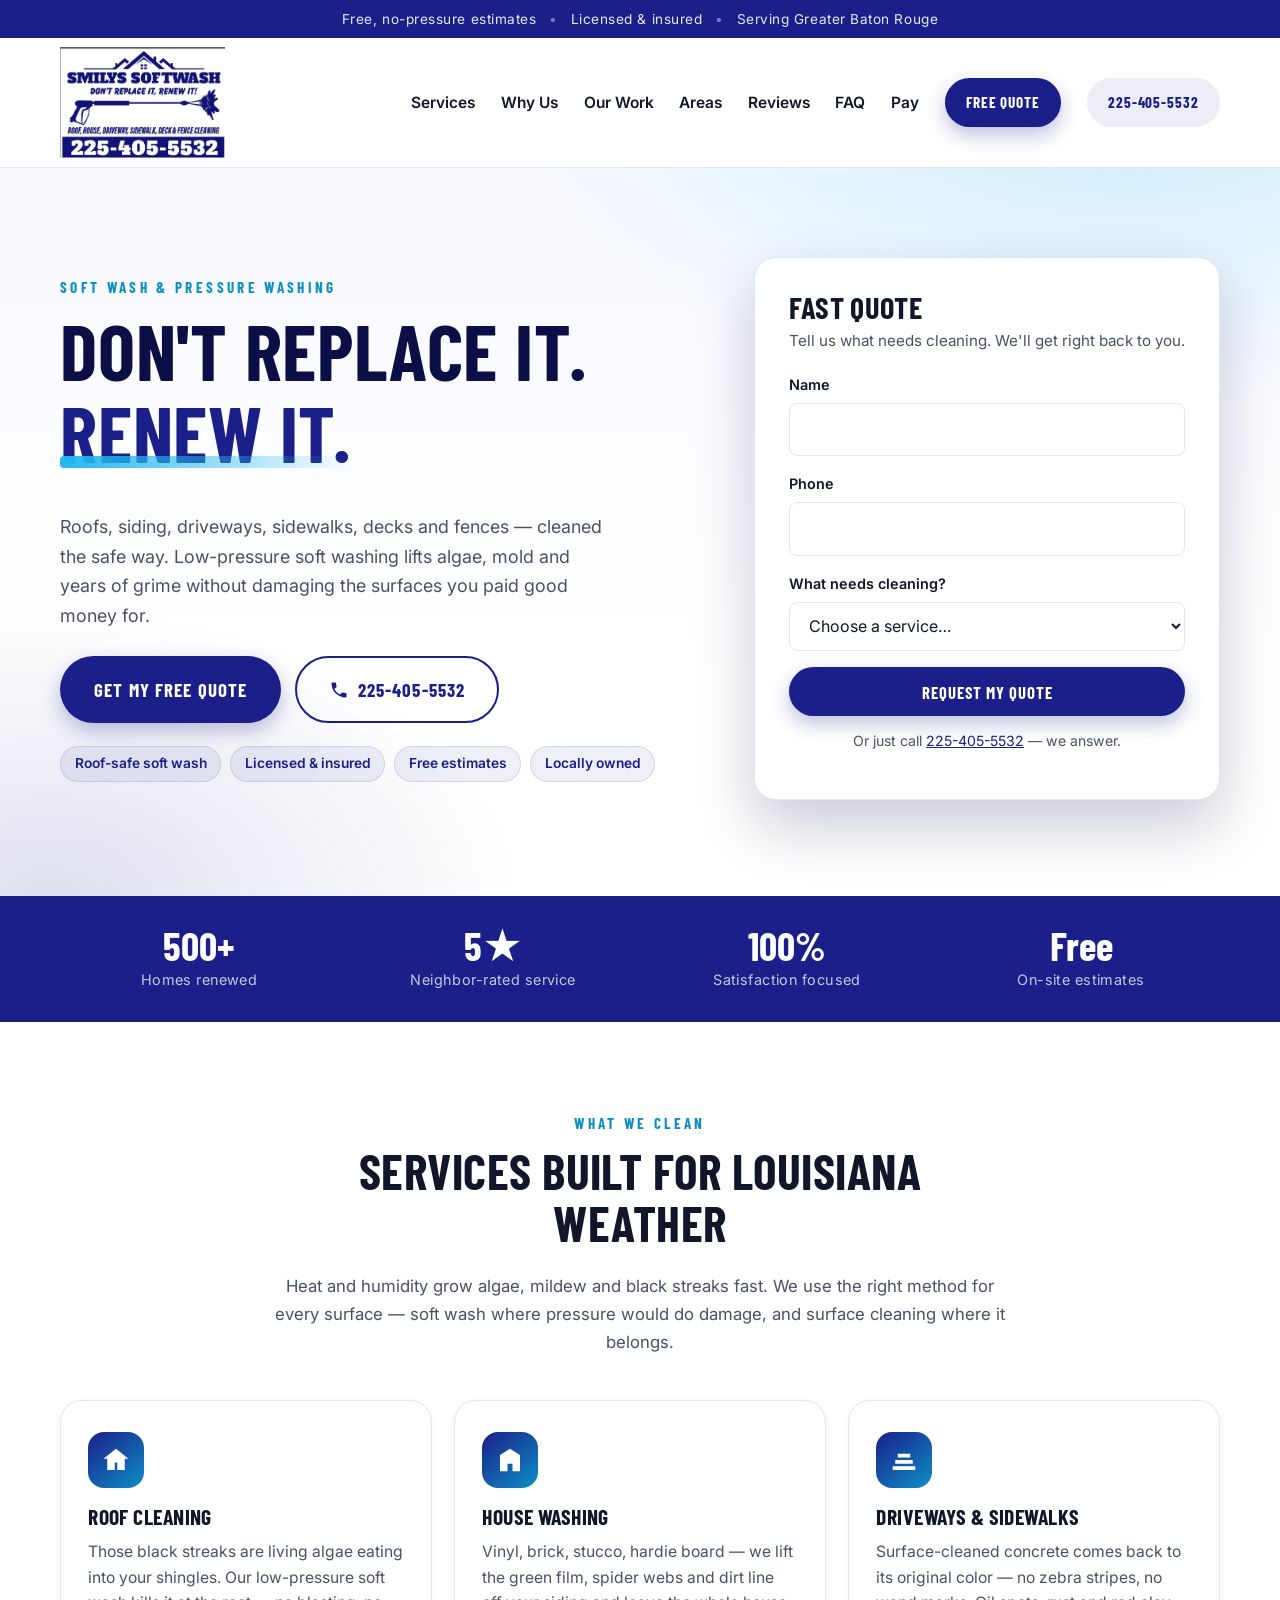
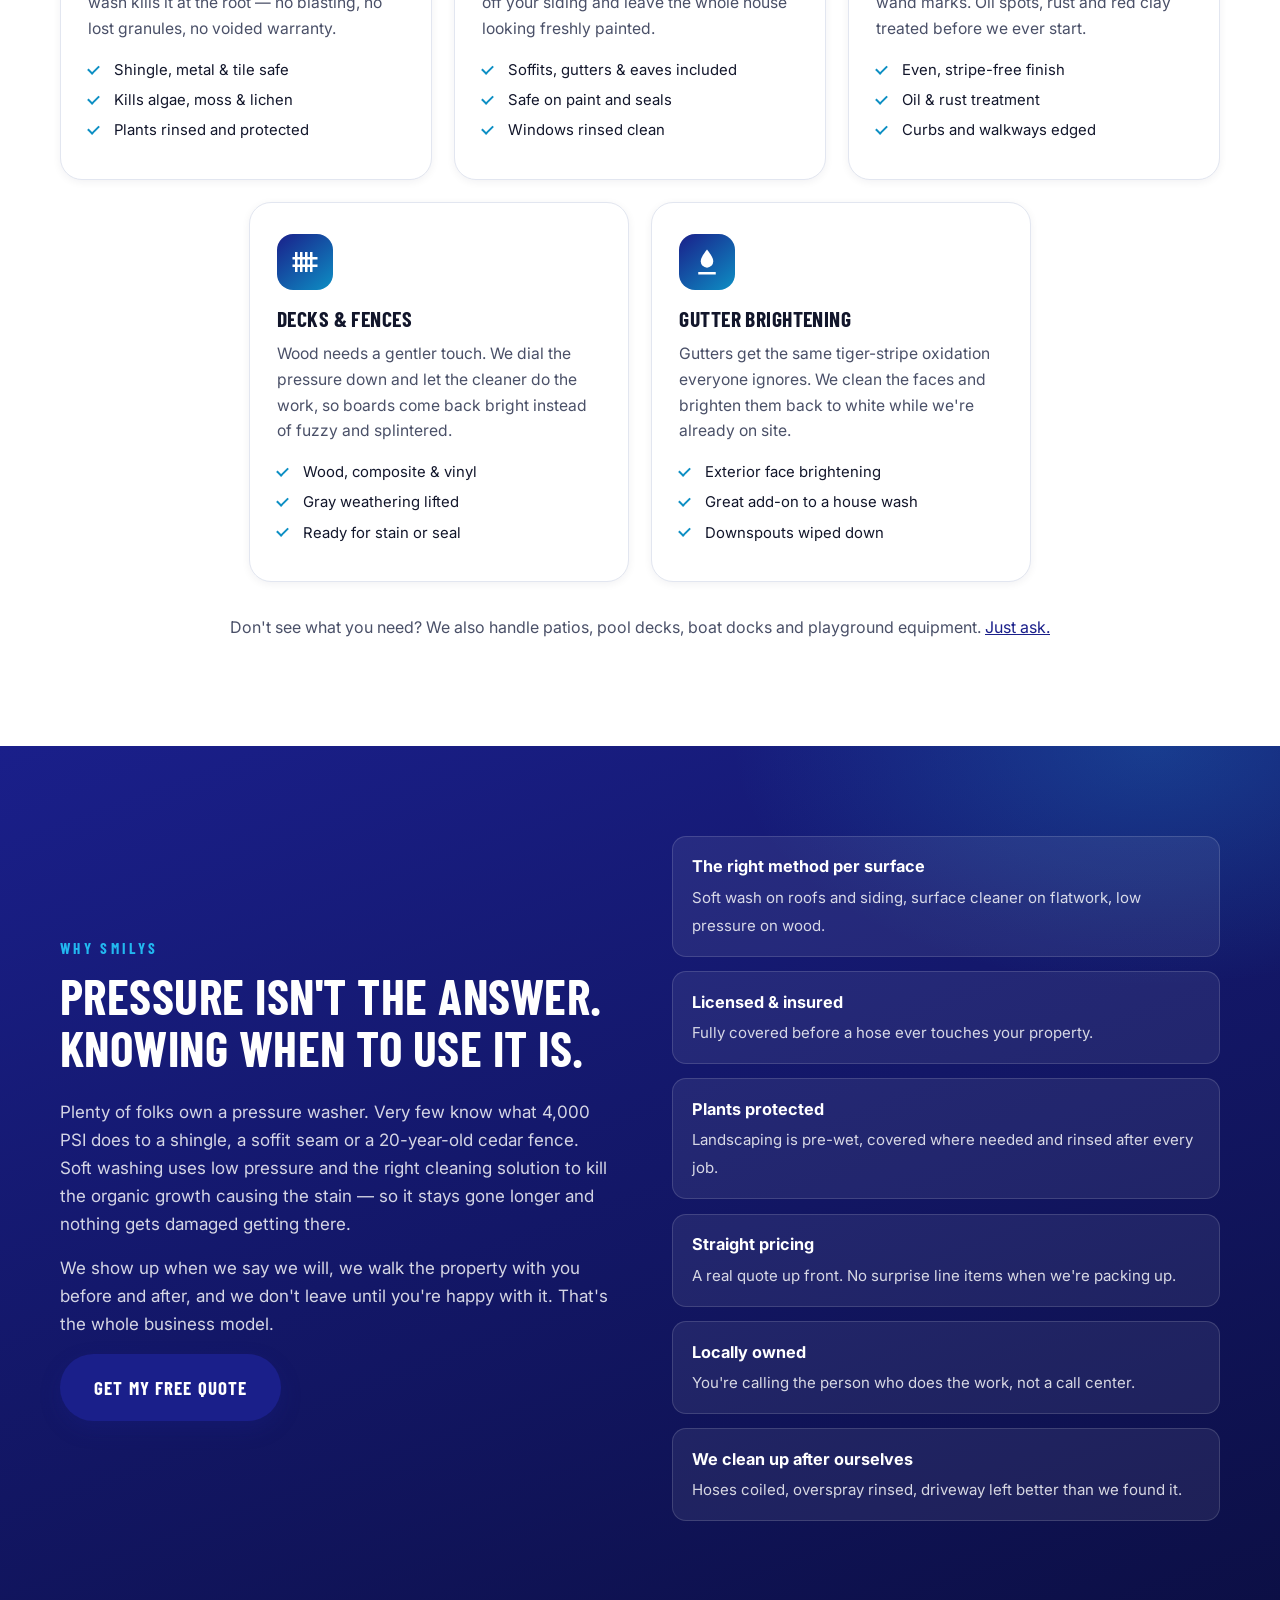
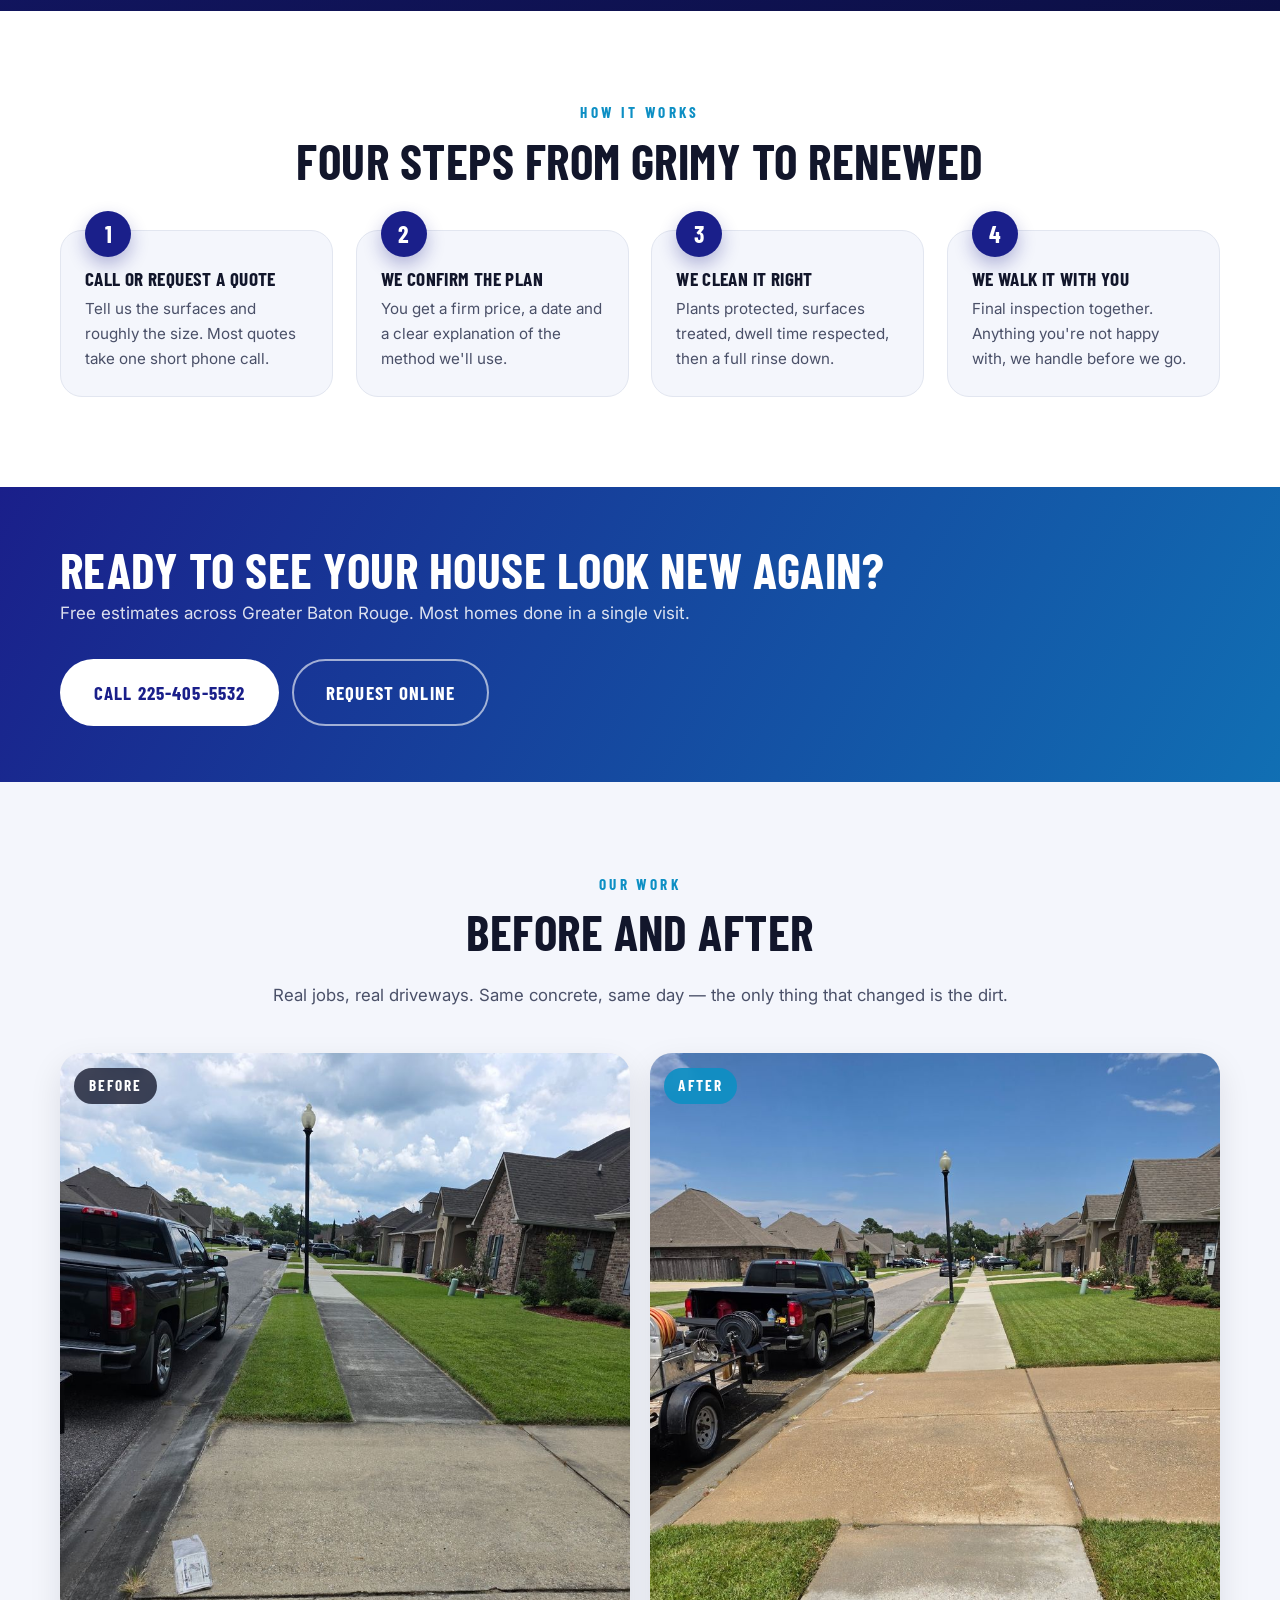
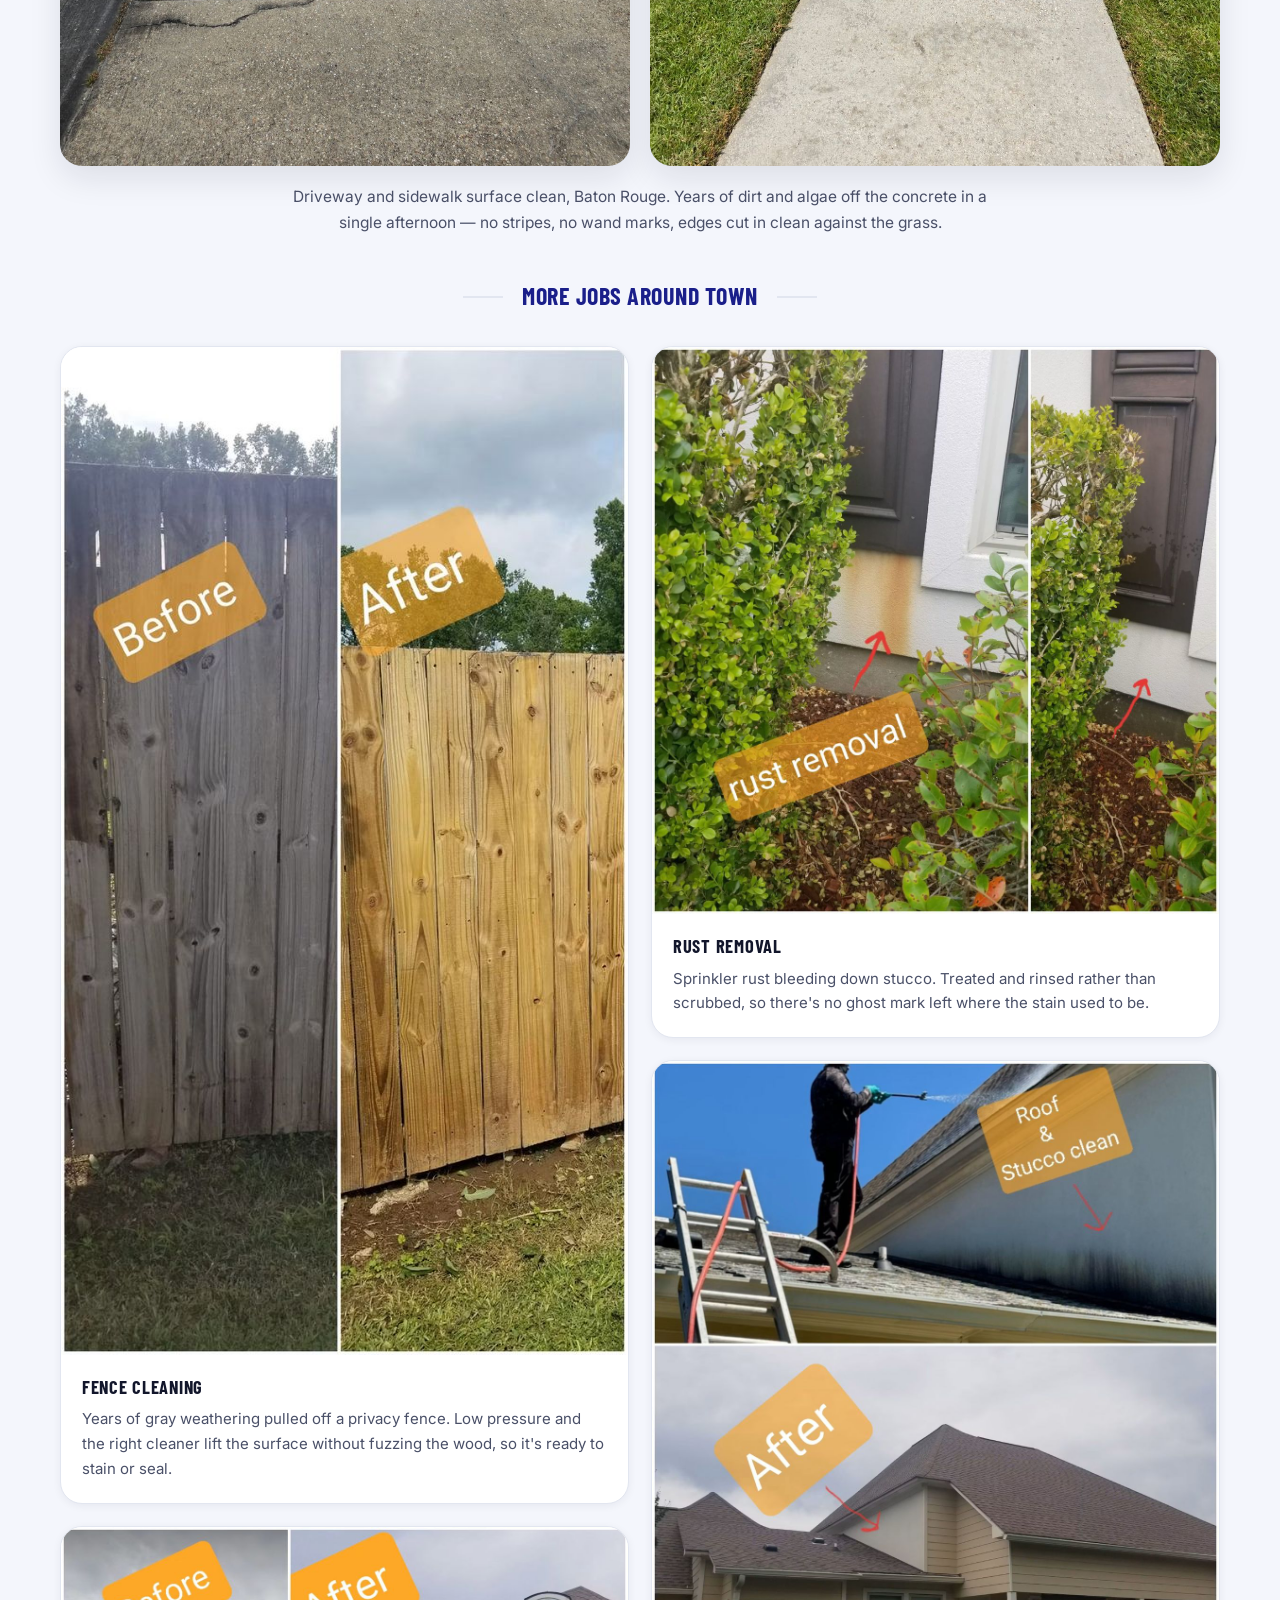
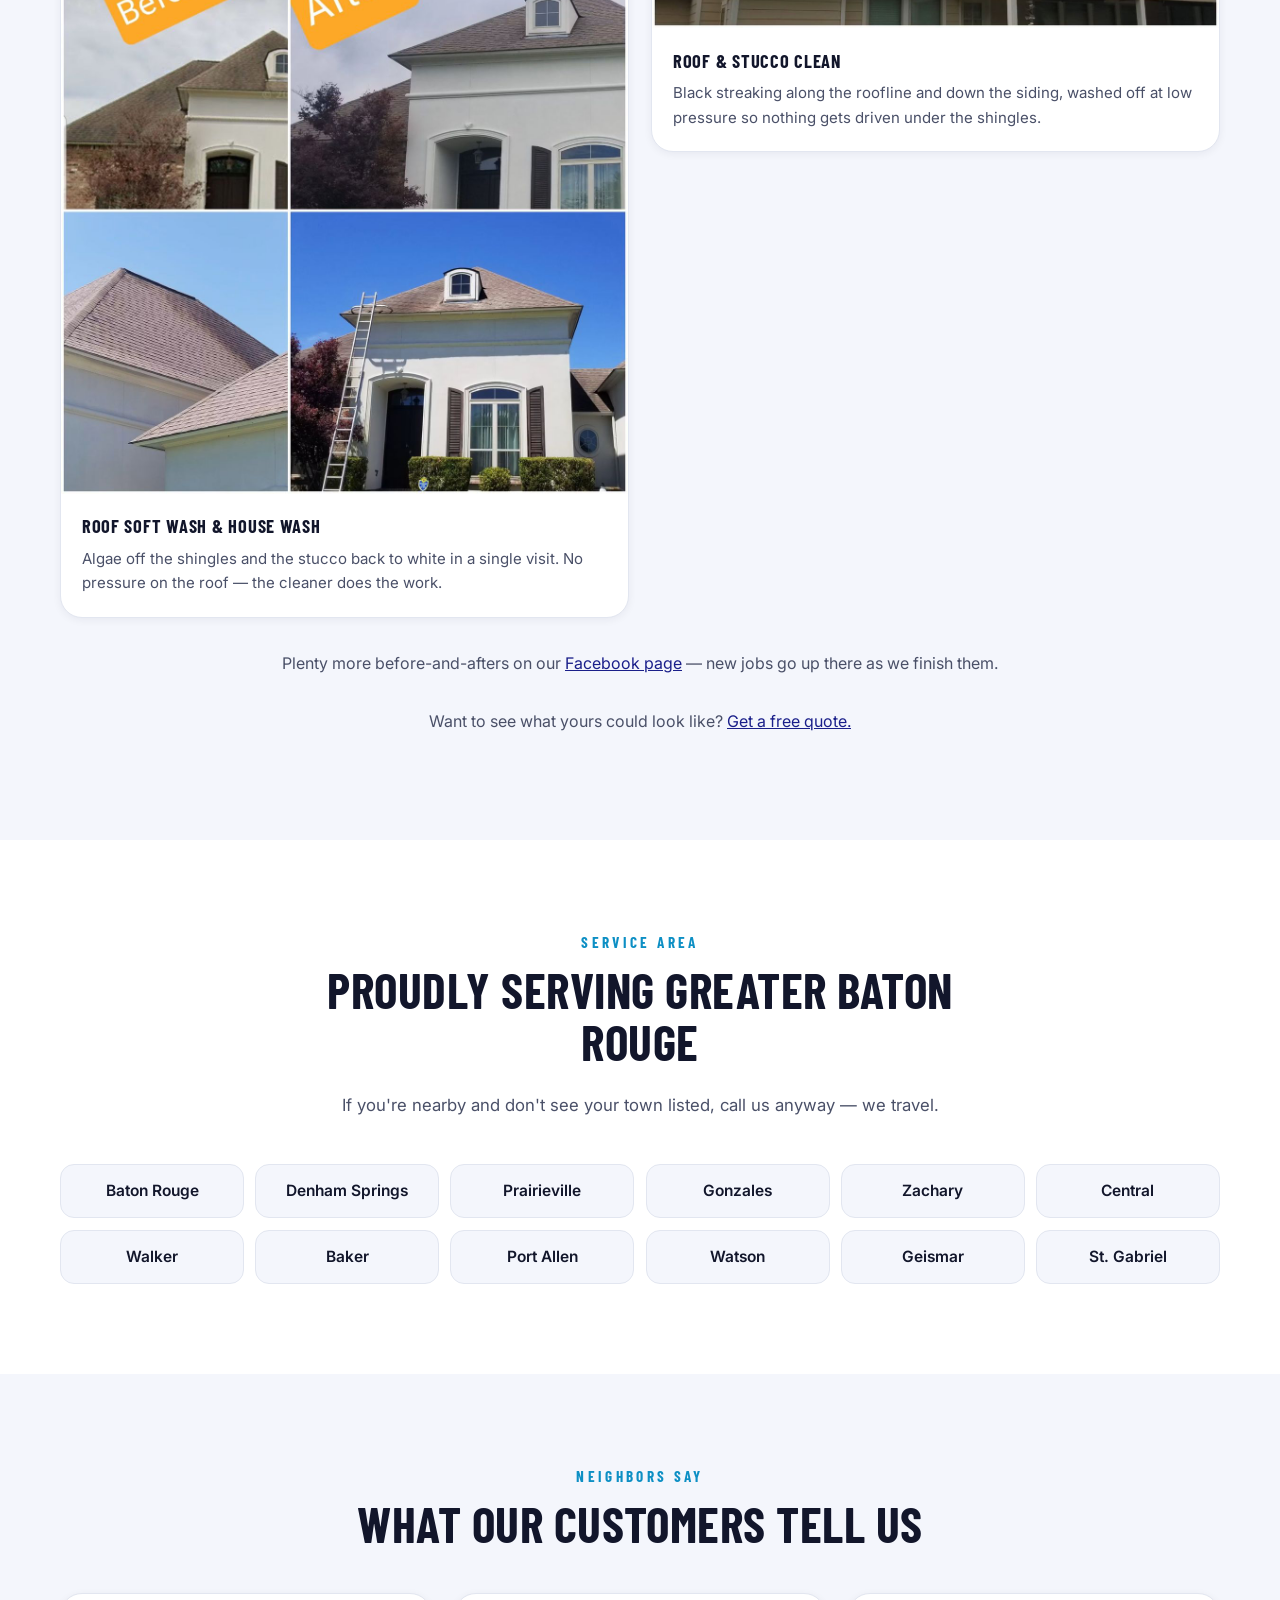
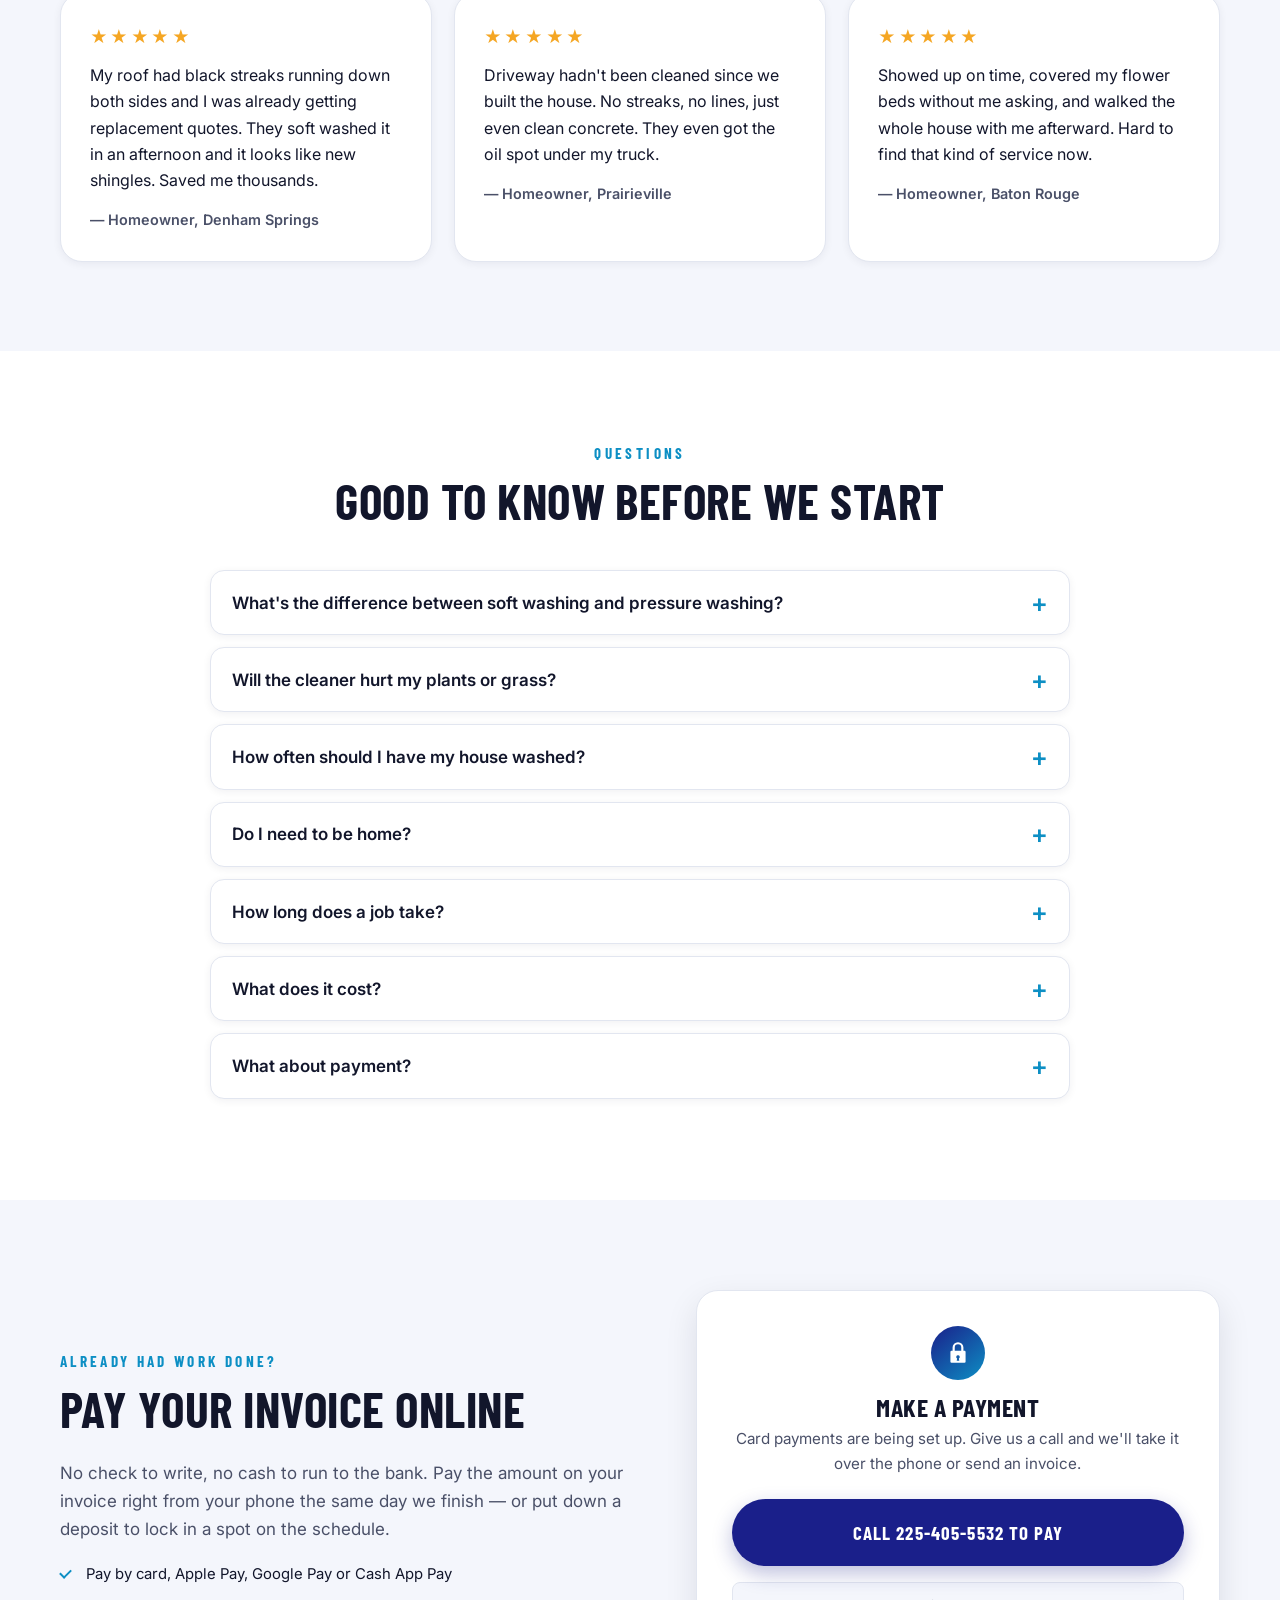
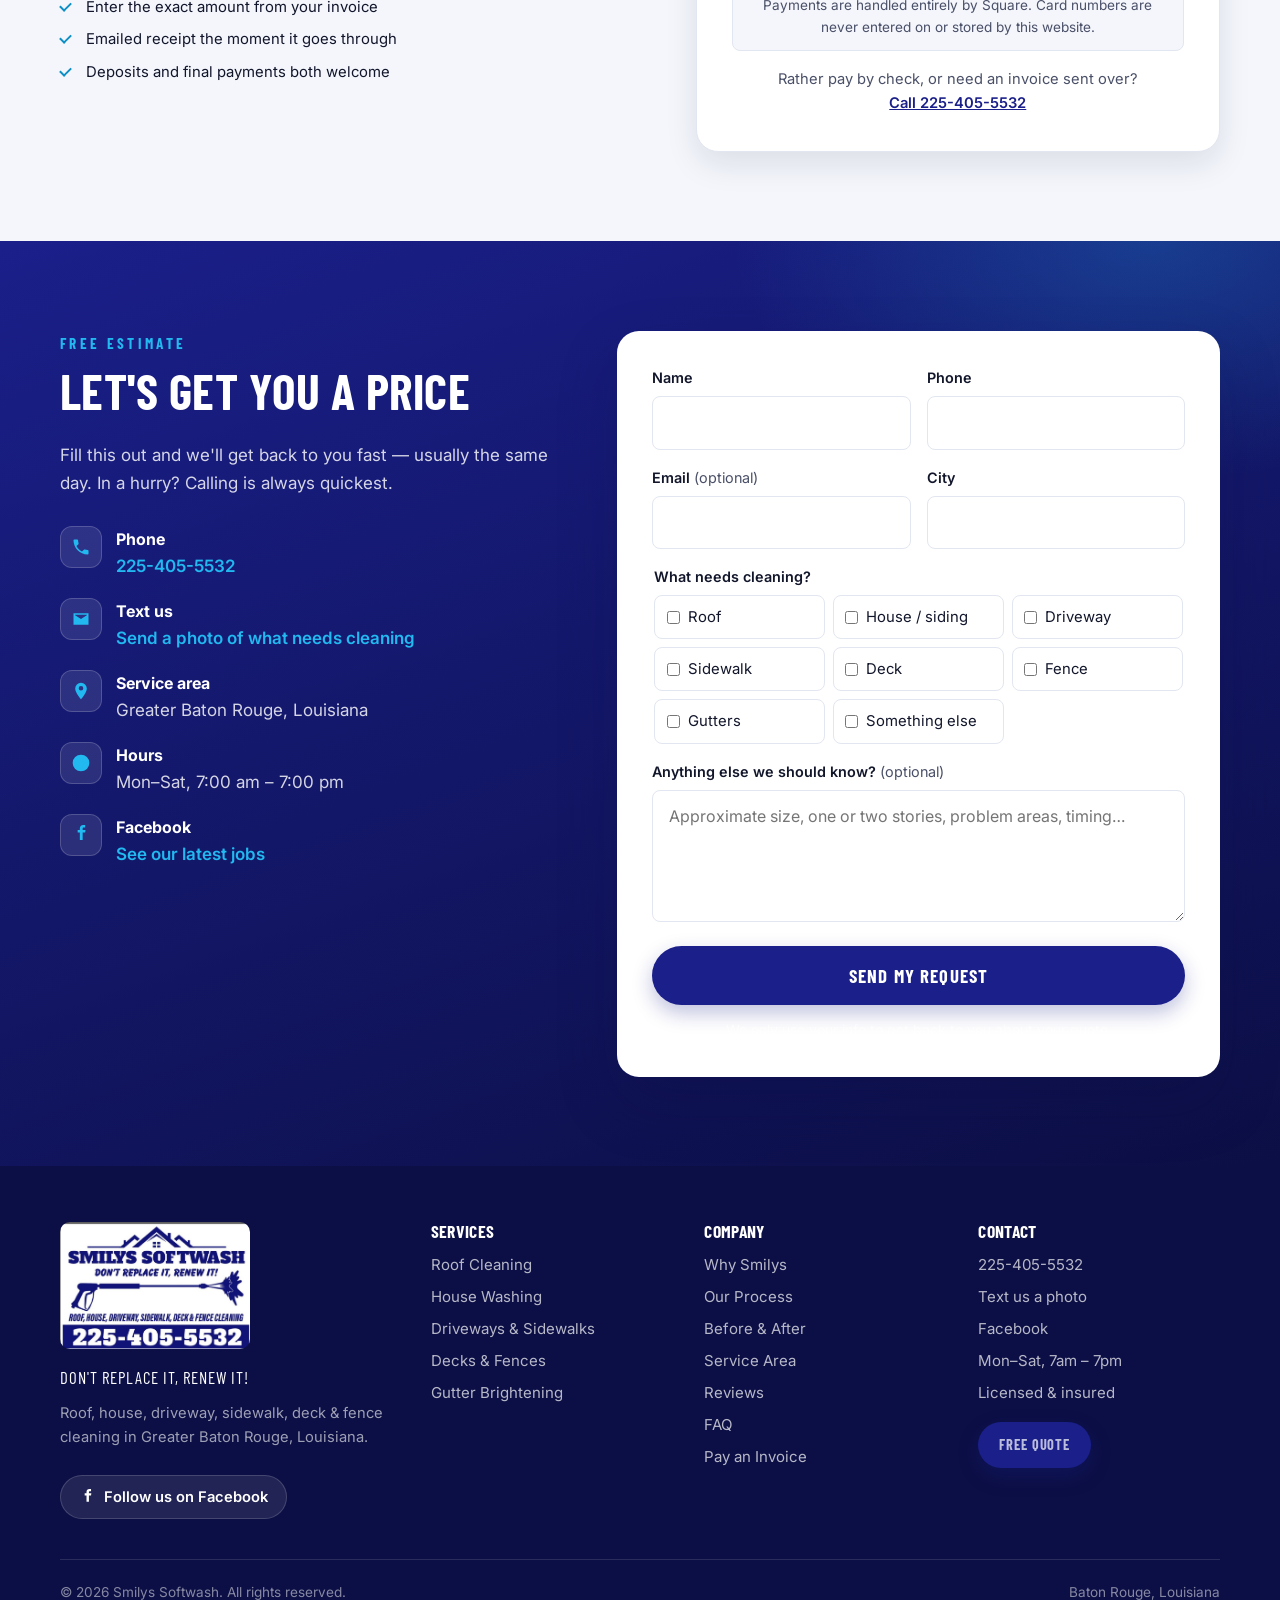
==== commit 6f03317d: "Point the Facebook links at the live page Sets FACEBOOK_URL to the page's share link and adds it to " ====
--- a/index.html
+++ b/index.html
@@ -28,6 +28,7 @@
   "image": "assets/logo.jpeg",
   "telephone": "+1-225-405-5532",
   "priceRange": "$$",
+  "sameAs": ["https://www.facebook.com/share/1YXxZPPUpR/"],
   "address": {
     "@type": "PostalAddress",
     "addressLocality": "Baton Rouge",
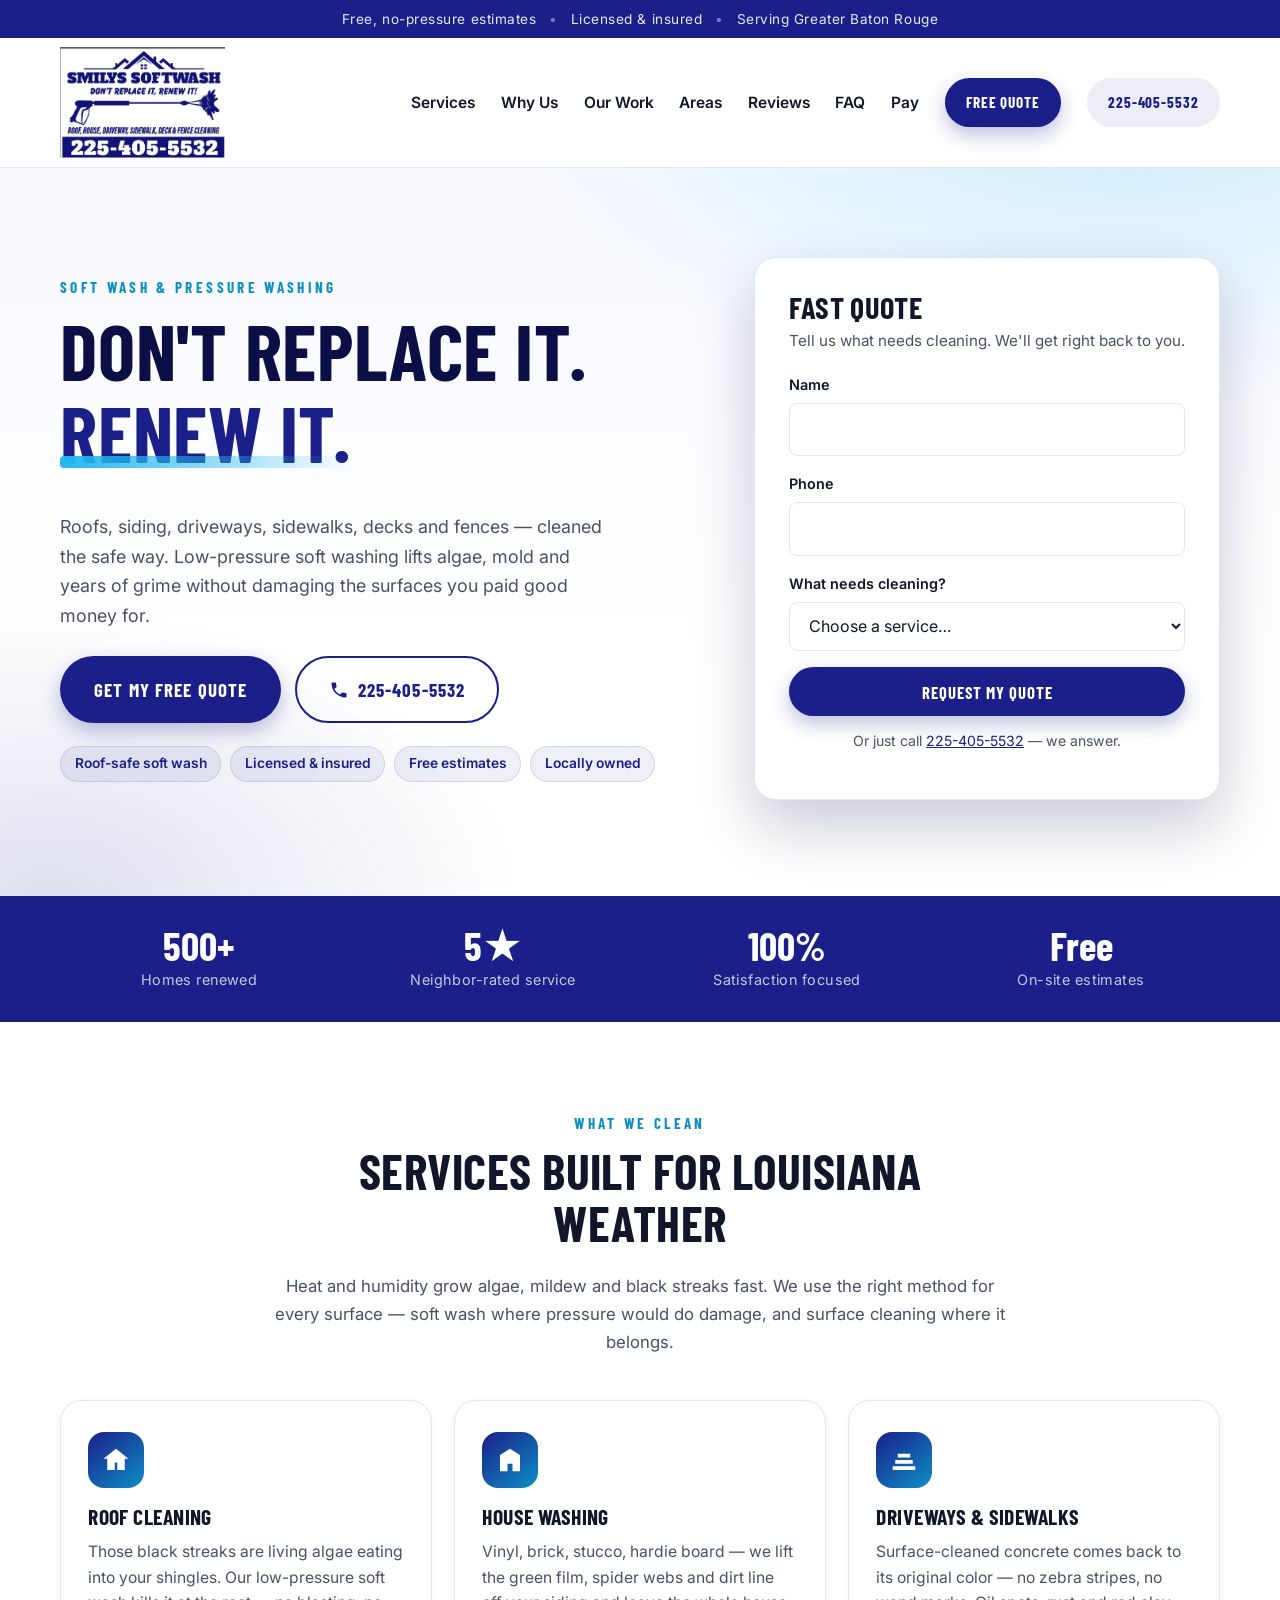
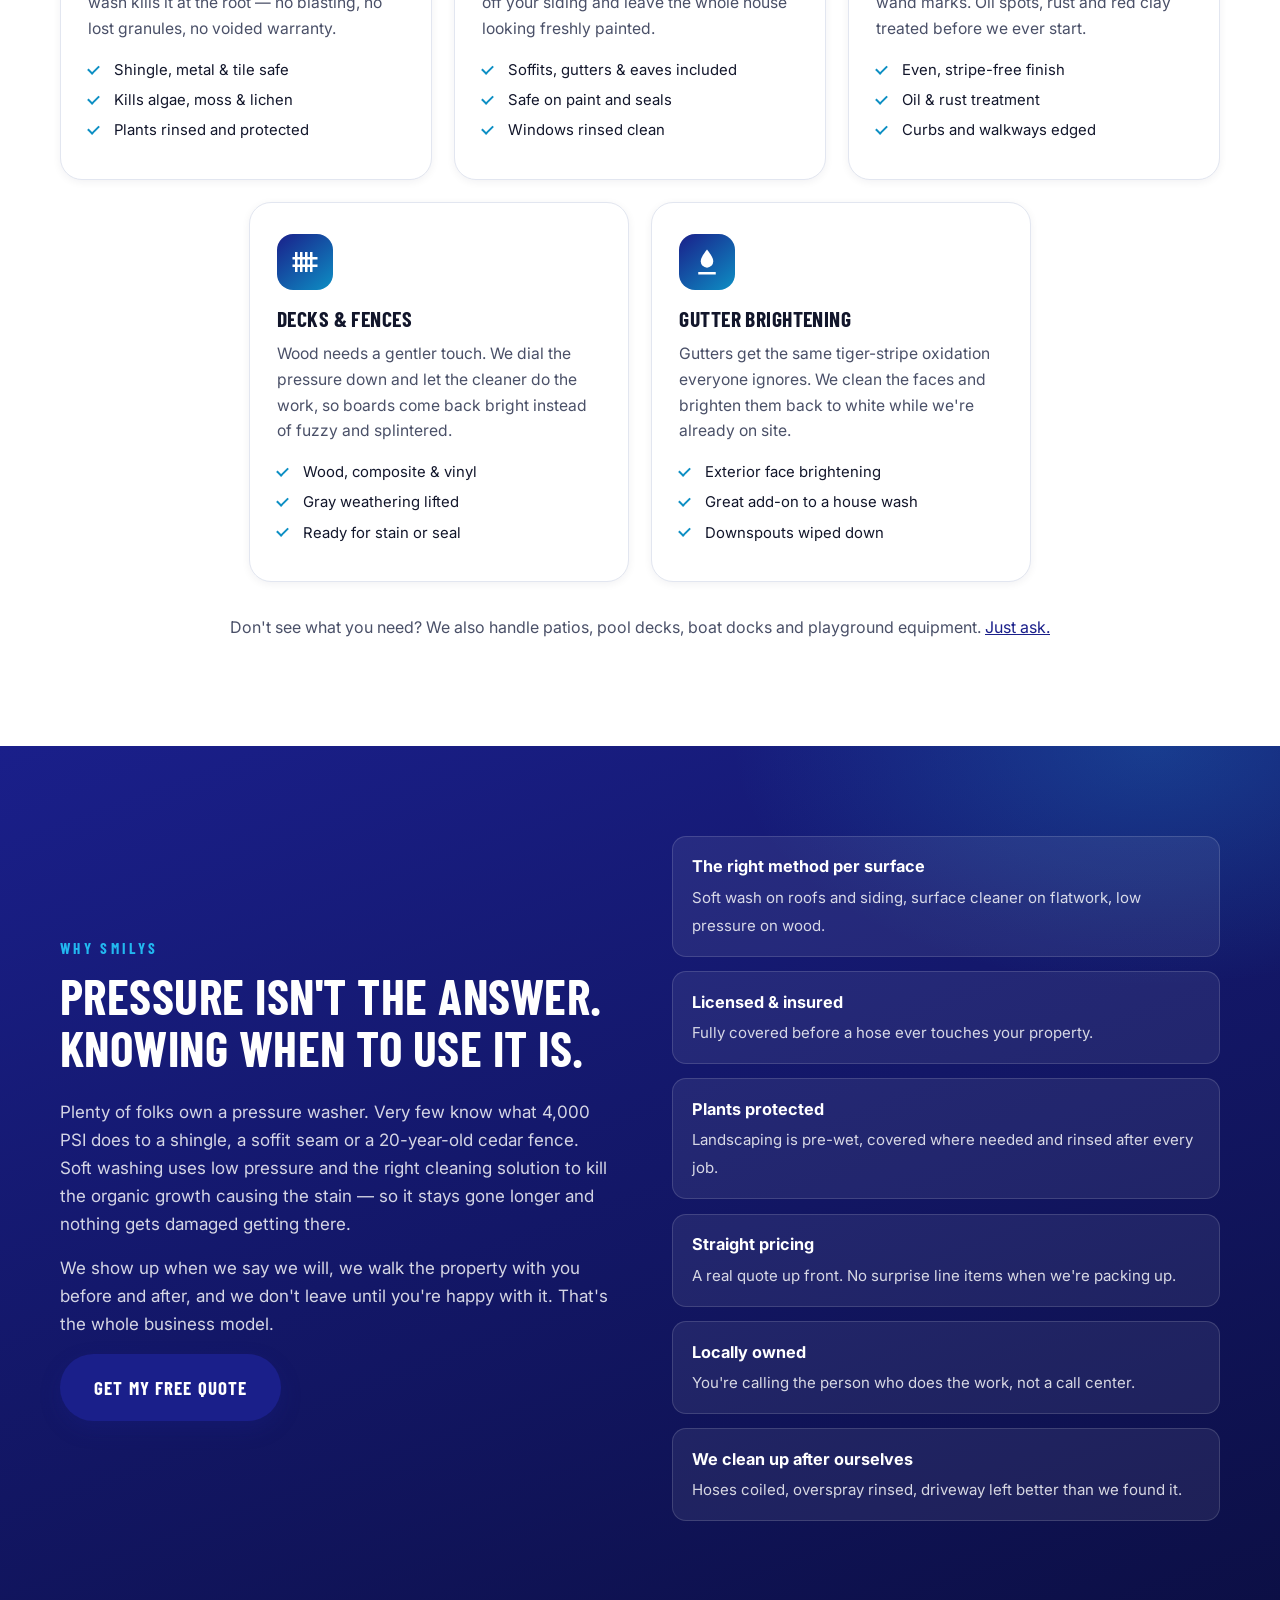
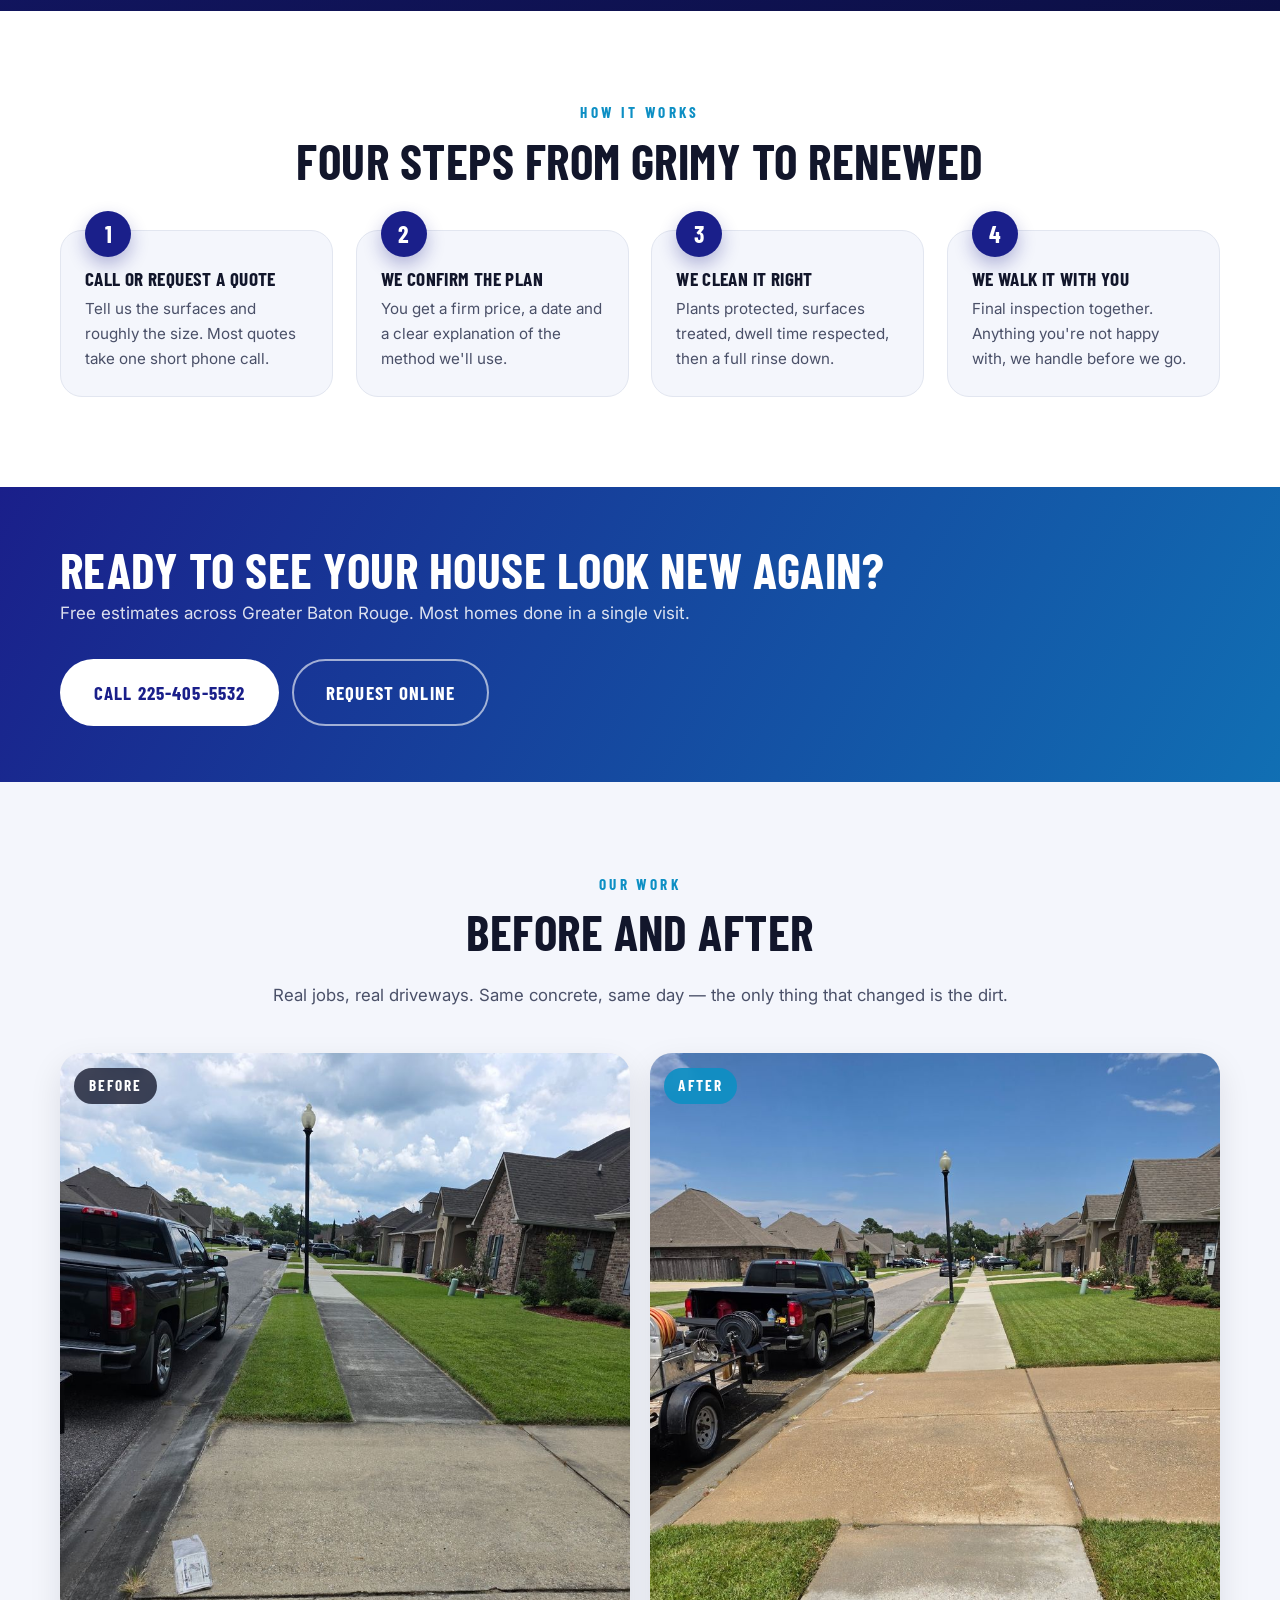
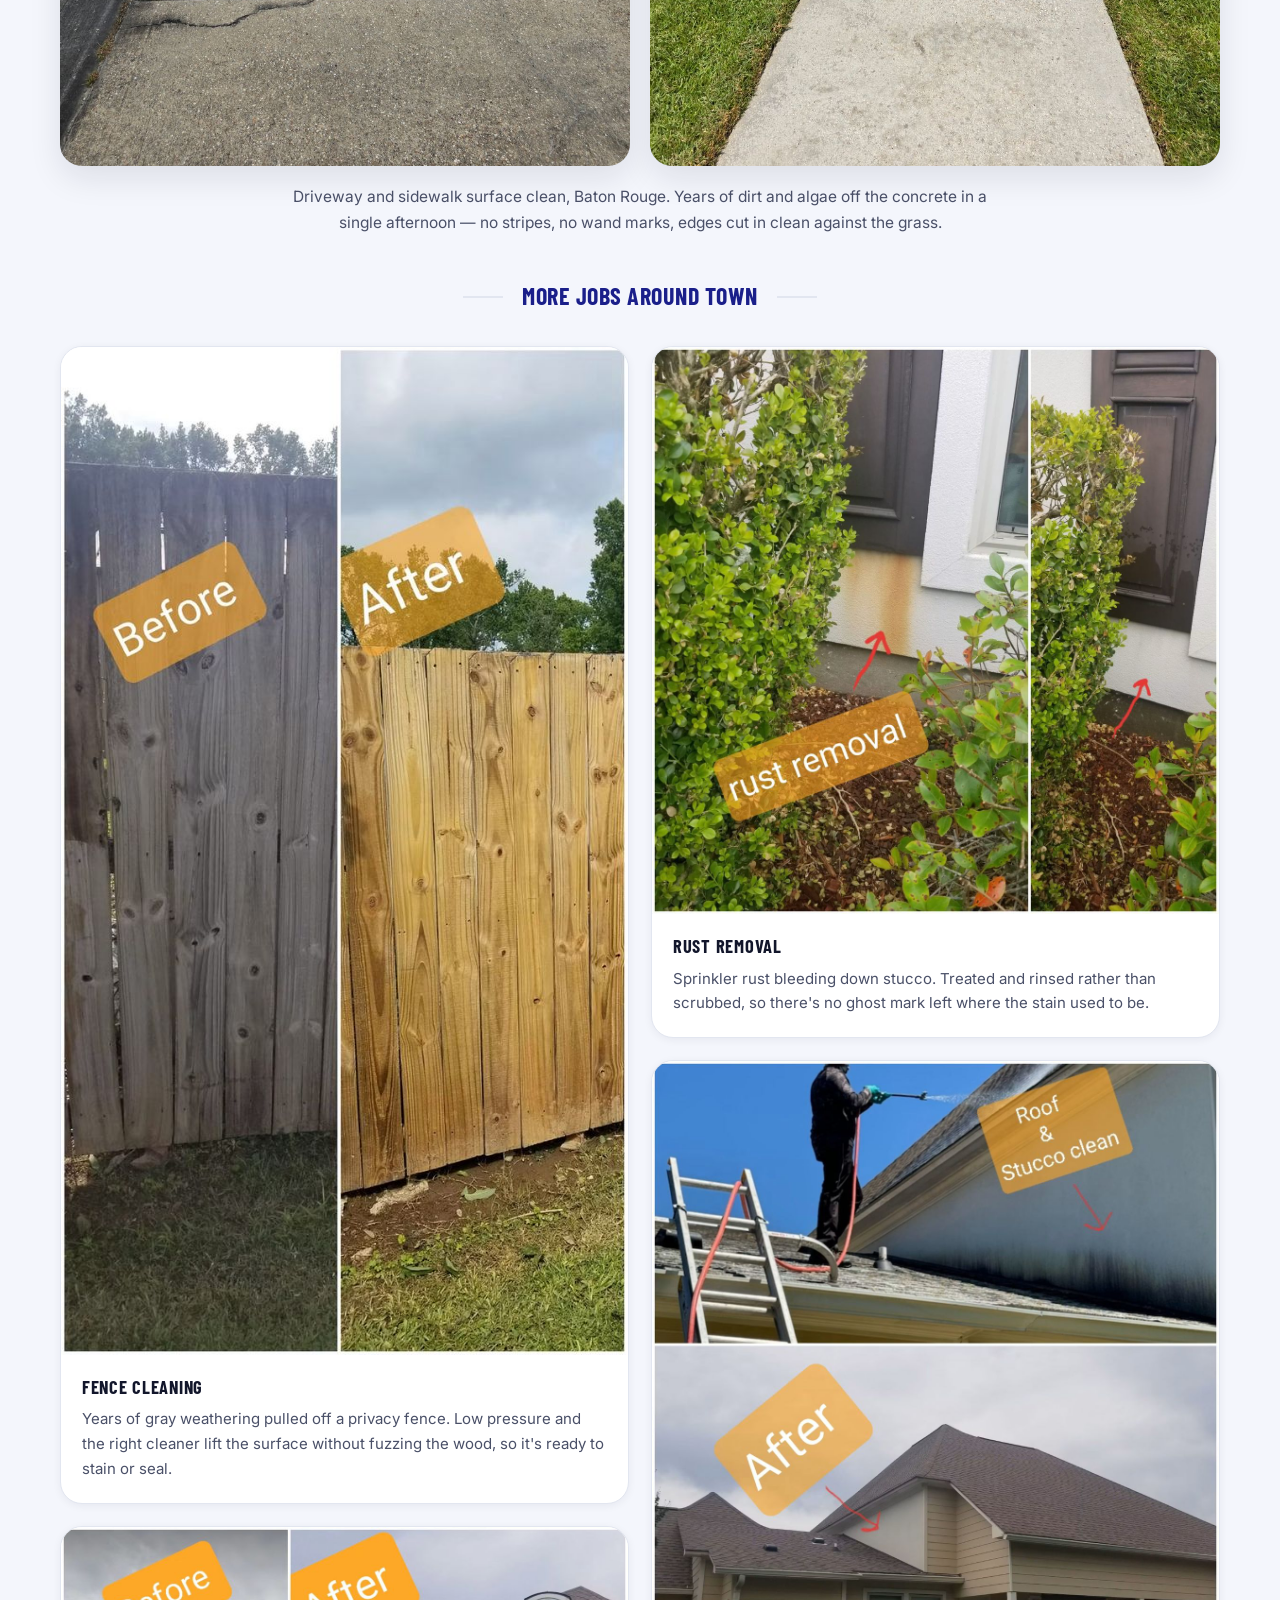
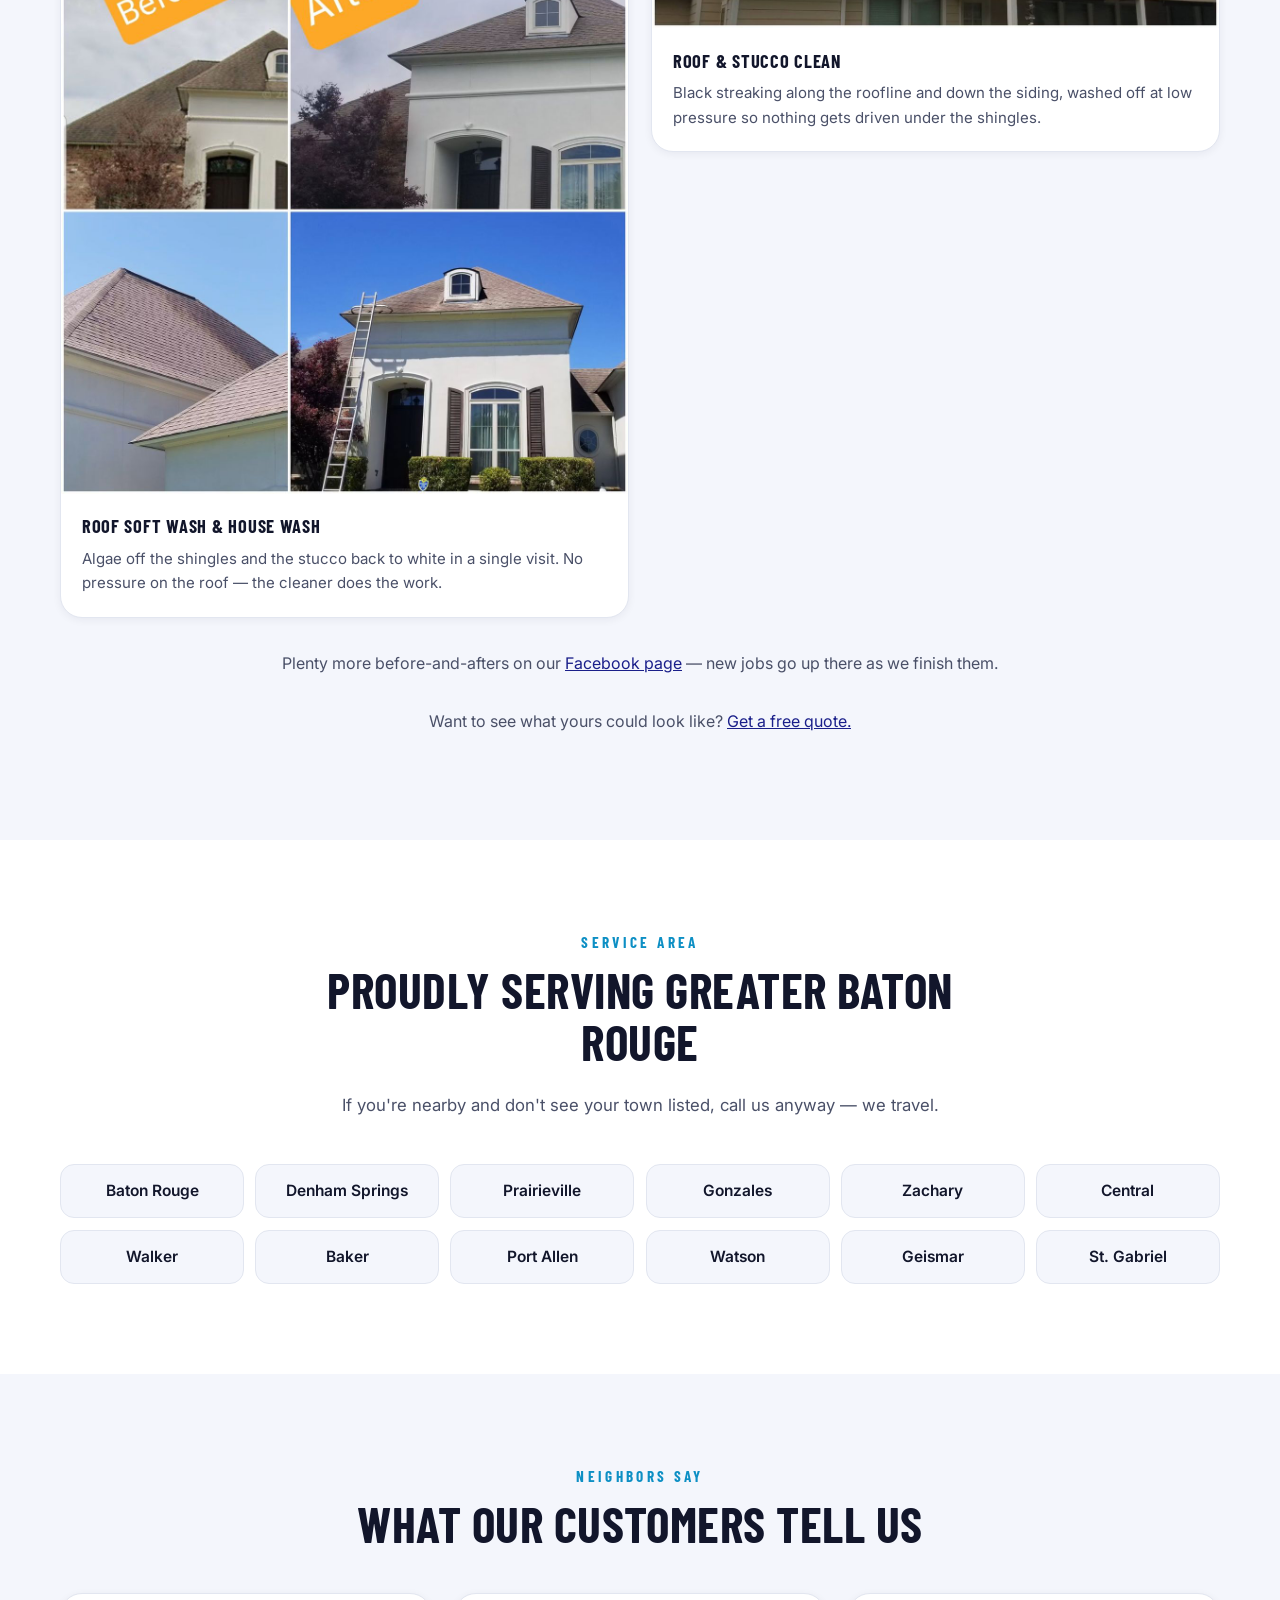
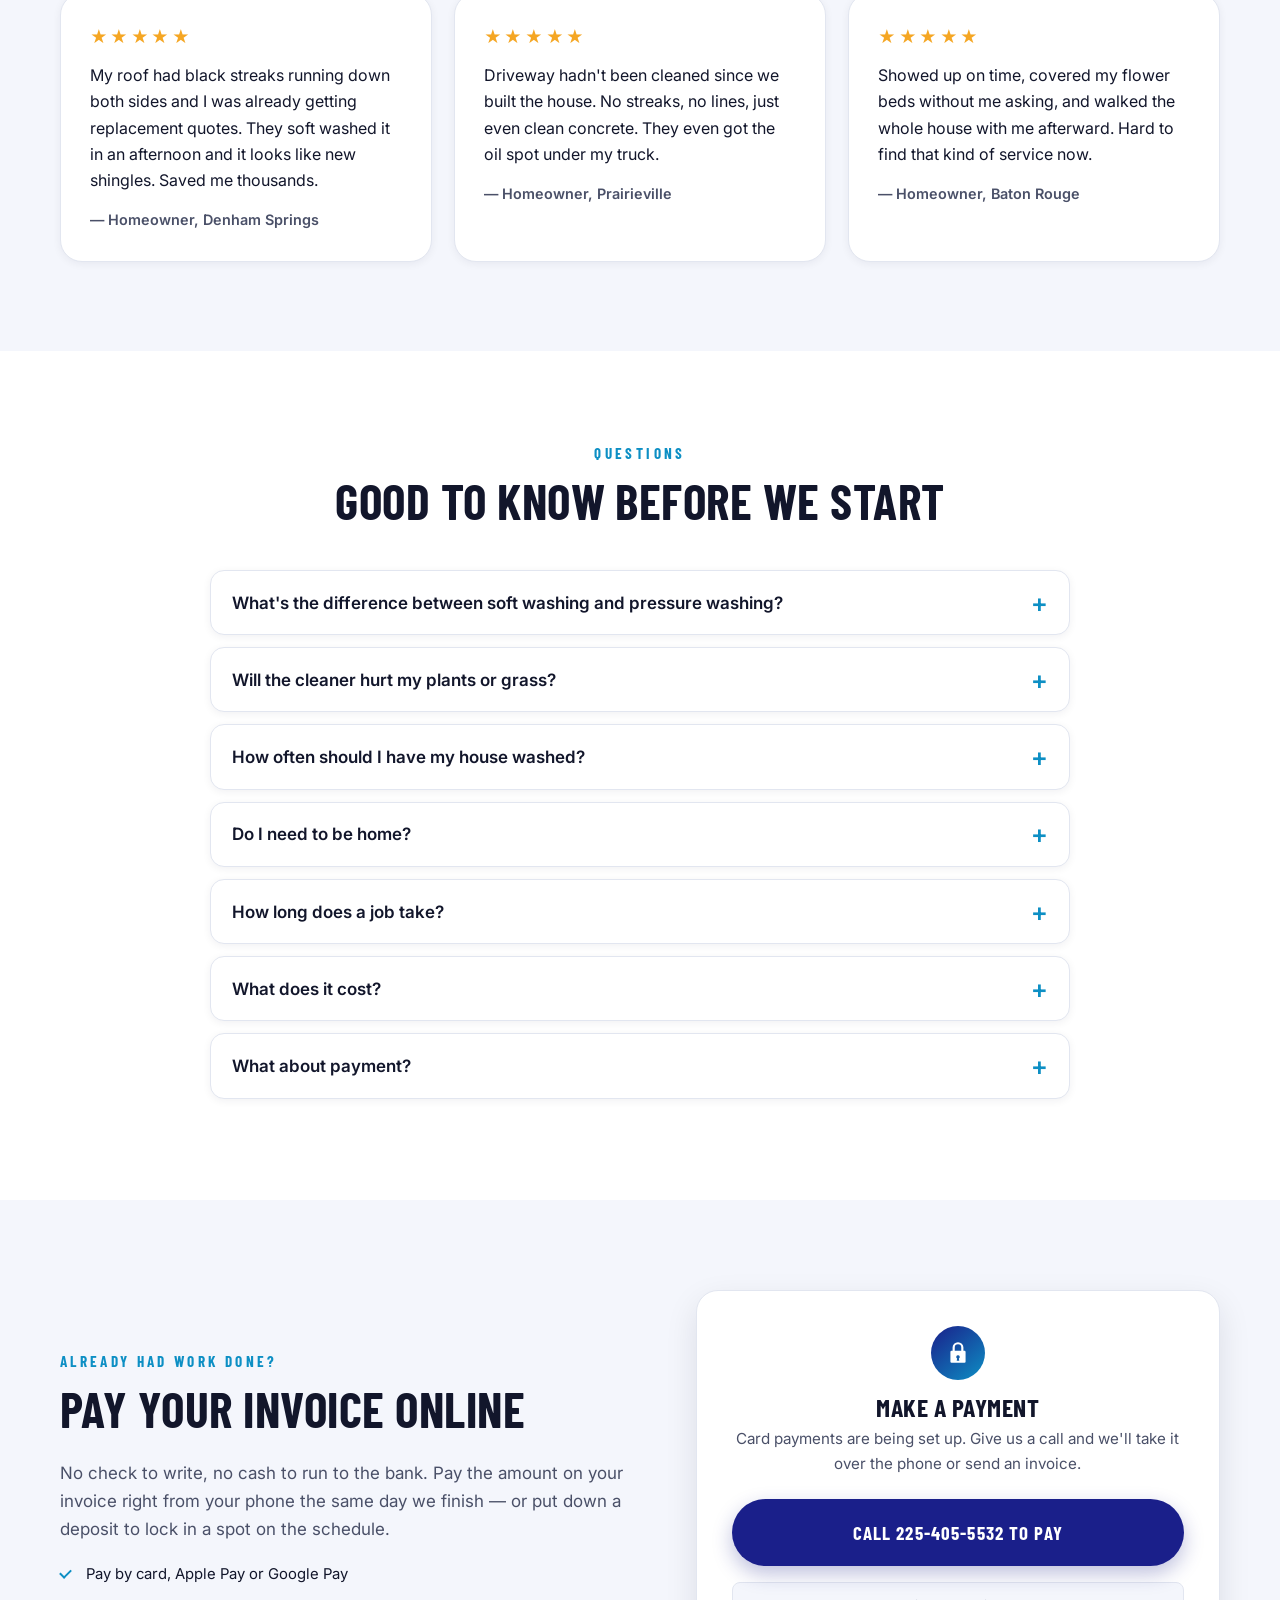
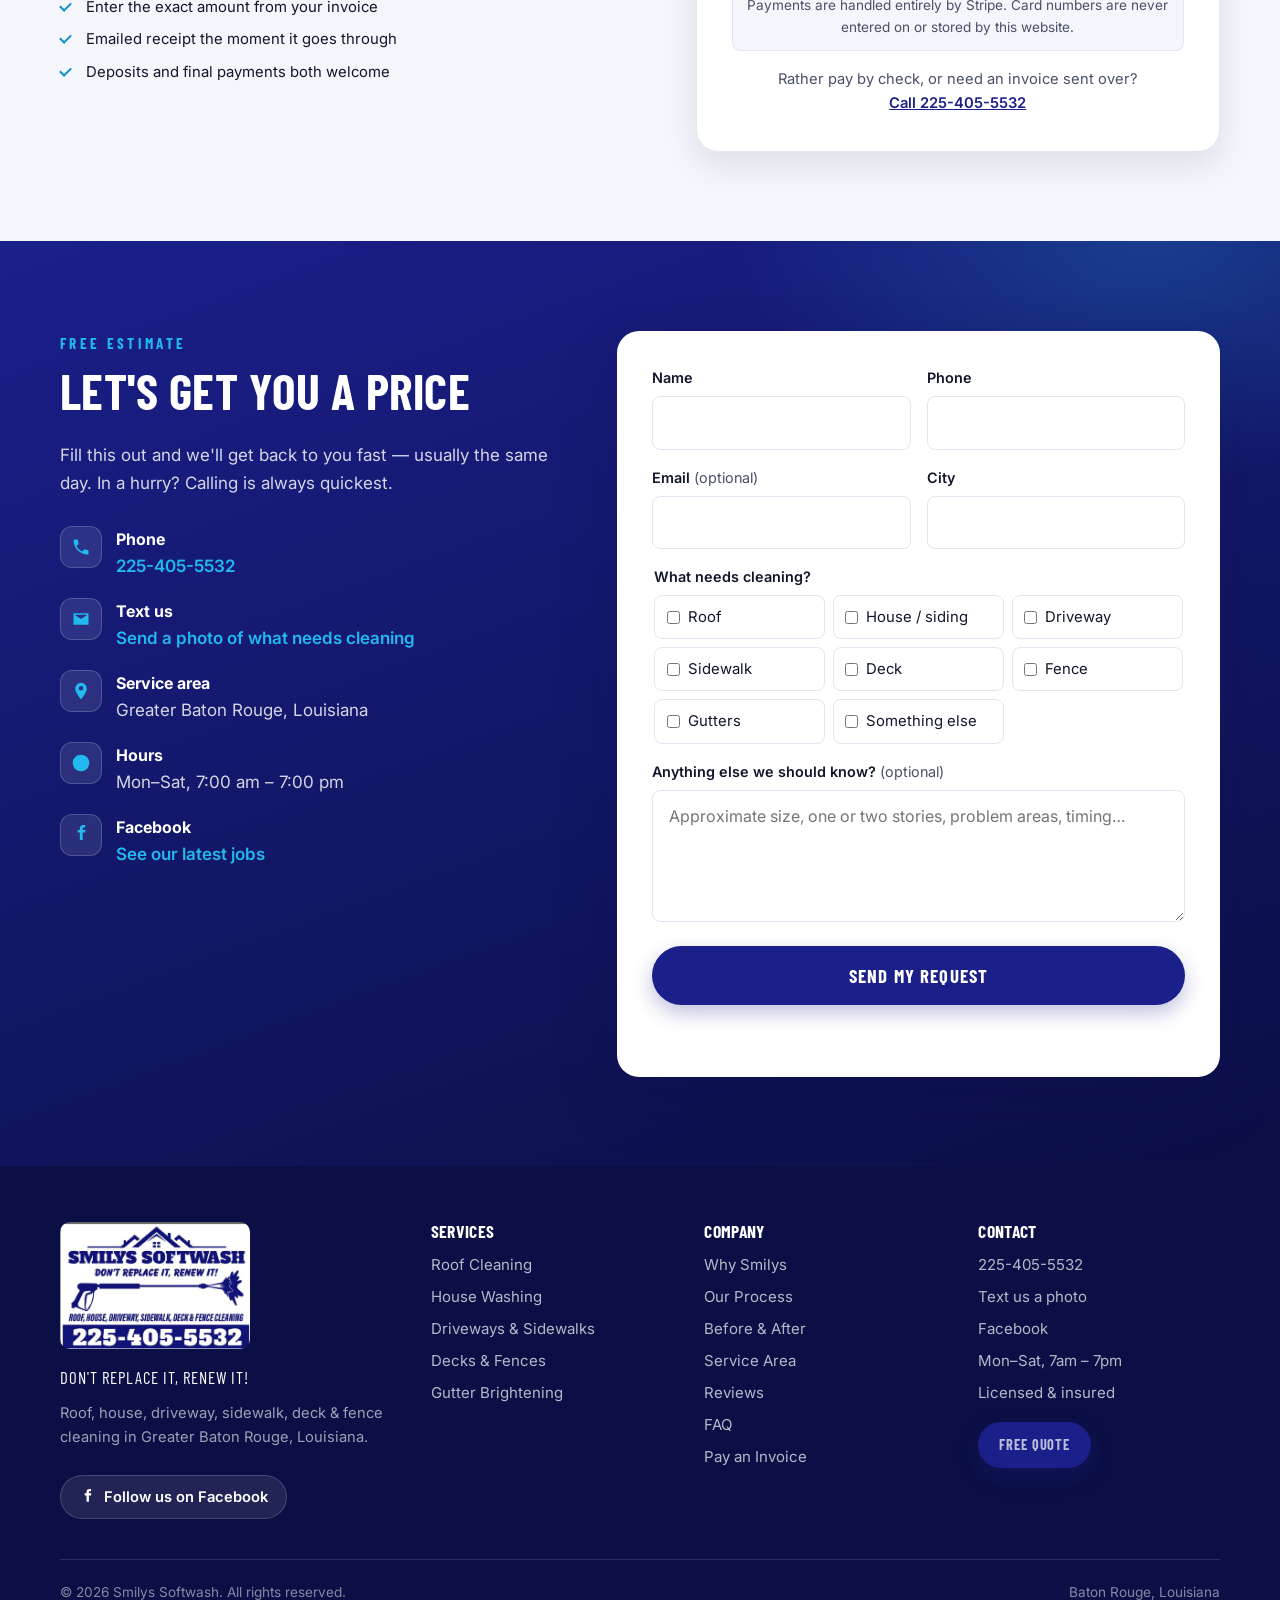
==== commit 8361f745: "Switch the payment section from Square to Stripe Renames SQUARE_PAY_LINK to STRIPE_PAY_LINK and upda" ====
--- a/index.html
+++ b/index.html
@@ -10,9 +10,12 @@
 <link rel="canonical" href="https://smilyssoftwash.com/">
 
 <meta property="og:type" content="website">
+<meta property="og:url" content="https://smilyssoftwash.com/">
 <meta property="og:title" content="Smilys Softwash | Pressure Washing &amp; Soft Wash">
 <meta property="og:description" content="Roof, house, driveway, sidewalk, deck &amp; fence cleaning. Don't replace it, renew it!">
-<meta property="og:image" content="assets/logo.jpeg">
+<!-- Absolute URL: Facebook fetches this from its own servers, so a relative
+     path would resolve against facebook.com and the preview would come up blank. -->
+<meta property="og:image" content="https://smilyssoftwash.com/assets/logo.jpeg">
 
 <link rel="preconnect" href="https://fonts.googleapis.com">
 <link rel="preconnect" href="https://fonts.gstatic.com" crossorigin>
@@ -25,7 +28,8 @@
   "@type": "HomeAndConstructionBusiness",
   "name": "Smilys Softwash",
   "slogan": "Don't Replace It, Renew It!",
-  "image": "assets/logo.jpeg",
+  "url": "https://smilyssoftwash.com/",
+  "image": "https://smilyssoftwash.com/assets/logo.jpeg",
   "telephone": "+1-225-405-5532",
   "priceRange": "$$",
   "sameAs": ["https://www.facebook.com/share/1YXxZPPUpR/"],
@@ -578,7 +582,7 @@
           deposit to lock in a spot on the schedule.
         </p>
         <ul class="ticks">
-          <li>Pay by card, Apple Pay, Google Pay or Cash App Pay</li>
+          <li>Pay by card, Apple Pay or Google Pay</li>
           <li>Enter the exact amount from your invoice</li>
           <li>Emailed receipt the moment it goes through</li>
           <li>Deposits and final payments both welcome</li>
@@ -591,15 +595,15 @@
             <svg viewBox="0 0 24 24"><path d="M12 2a5 5 0 0 0-5 5v3H6a1 1 0 0 0-1 1v9a1 1 0 0 0 1 1h12a1 1 0 0 0 1-1v-9a1 1 0 0 0-1-1h-1V7a5 5 0 0 0-5-5zm-3 5a3 3 0 0 1 6 0v3H9V7zm3 7a1.6 1.6 0 0 1 .8 3l.4 2.2h-2.4l.4-2.2A1.6 1.6 0 0 1 12 14z"/></svg>
           </span>
           <h3>Make a payment</h3>
-          <p>You'll be taken to our secure Square checkout page.</p>
+          <p>You'll be taken to our secure Stripe checkout page.</p>
         </div>
 
         <a class="btn btn-primary btn-block btn-lg" data-pay-link href="#pay">Pay Now</a>
 
-        <p class="pay-cards">Visa &middot; Mastercard &middot; Amex &middot; Discover &middot; Apple Pay &middot; Cash App Pay</p>
+        <p class="pay-cards">Visa &middot; Mastercard &middot; Amex &middot; Discover &middot; Apple Pay &middot; Google Pay</p>
 
         <p class="pay-secure">
-          Payments are handled entirely by Square. Card numbers are never entered
+          Payments are handled entirely by Stripe. Card numbers are never entered
           on or stored by this website.
         </p>
 
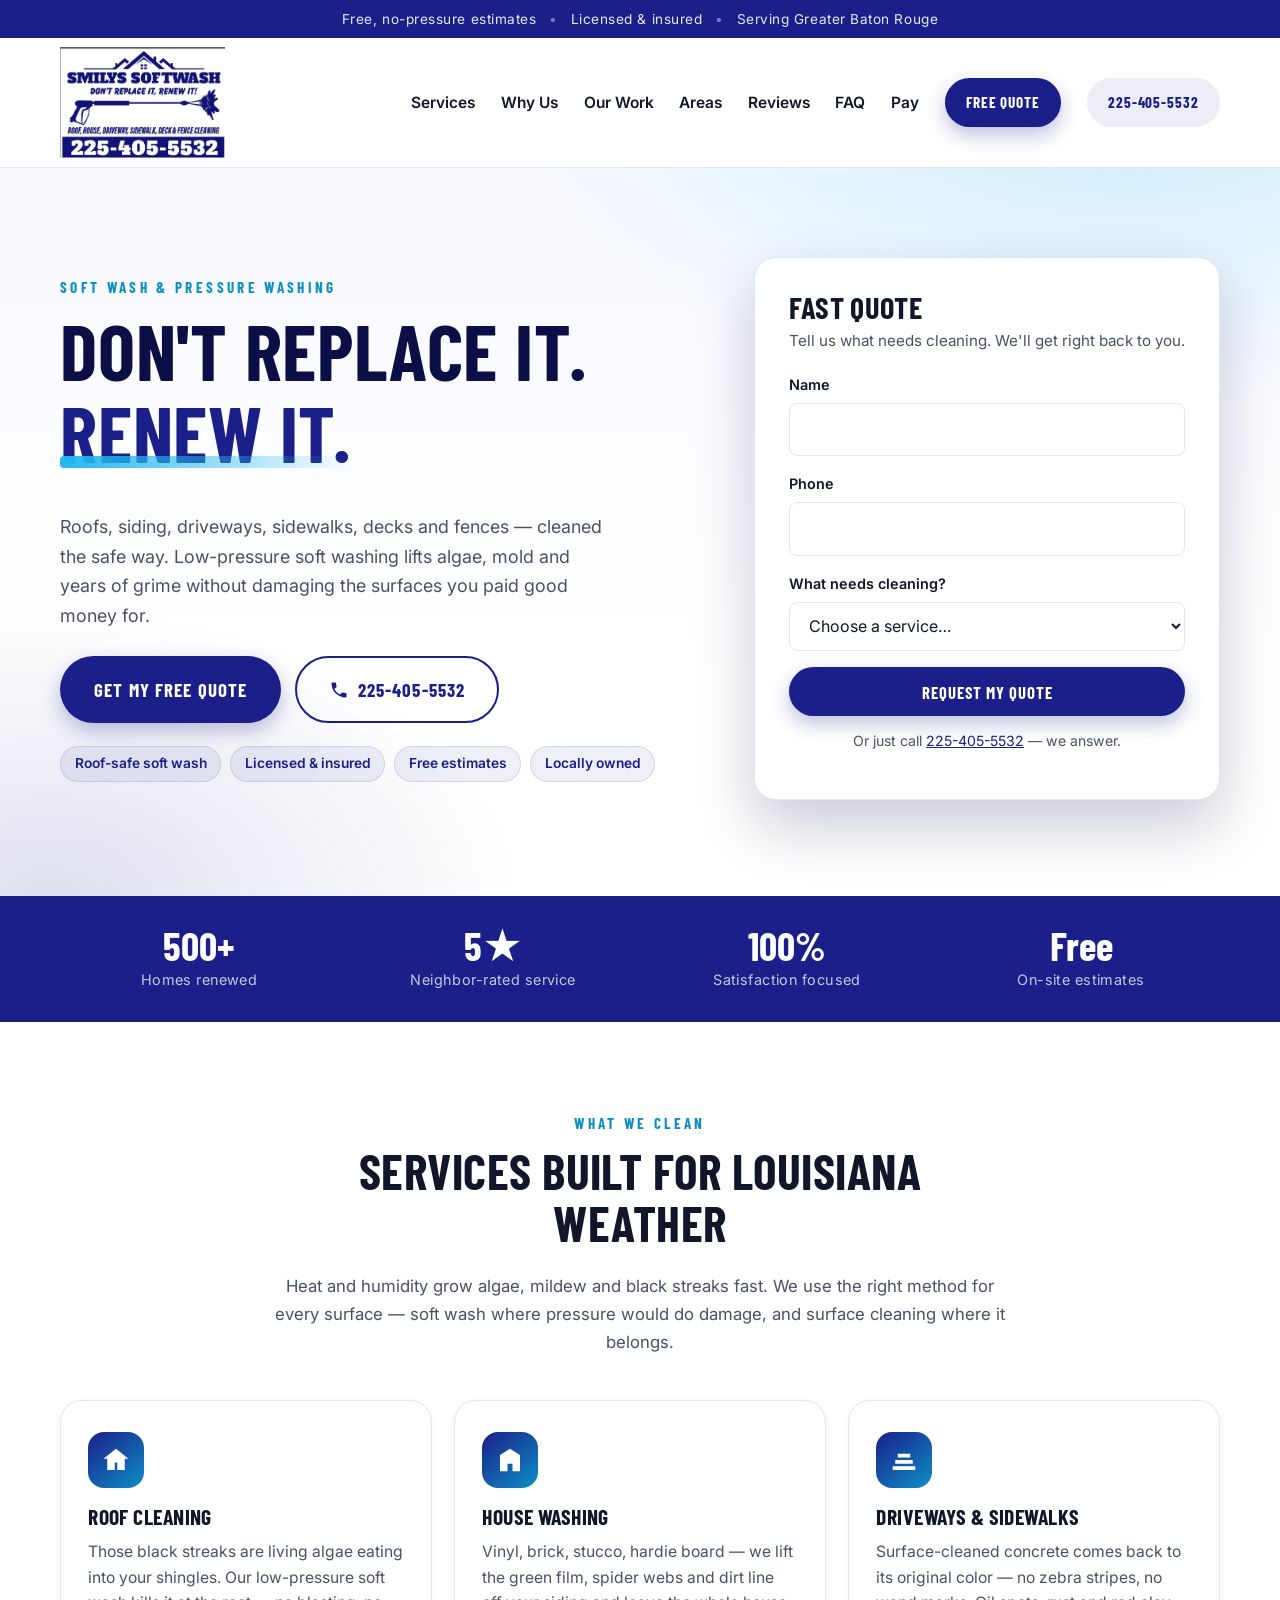
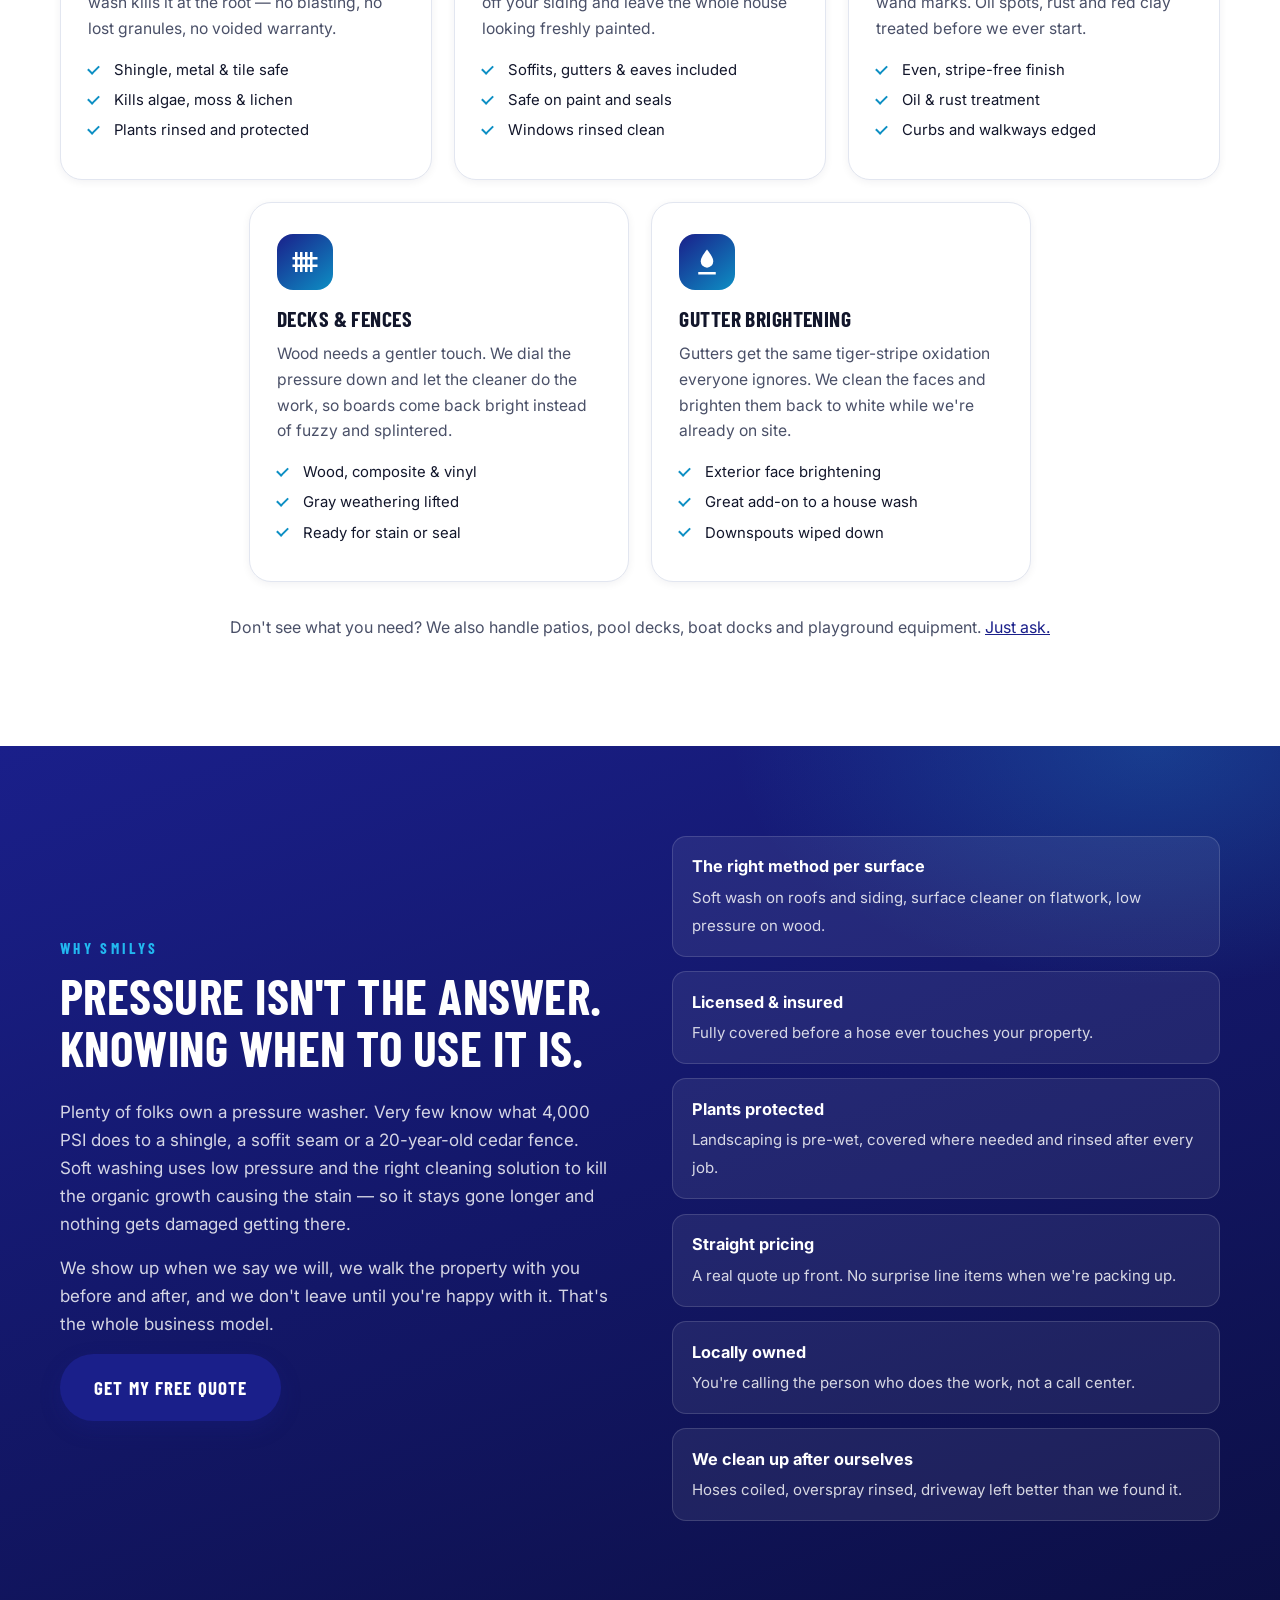
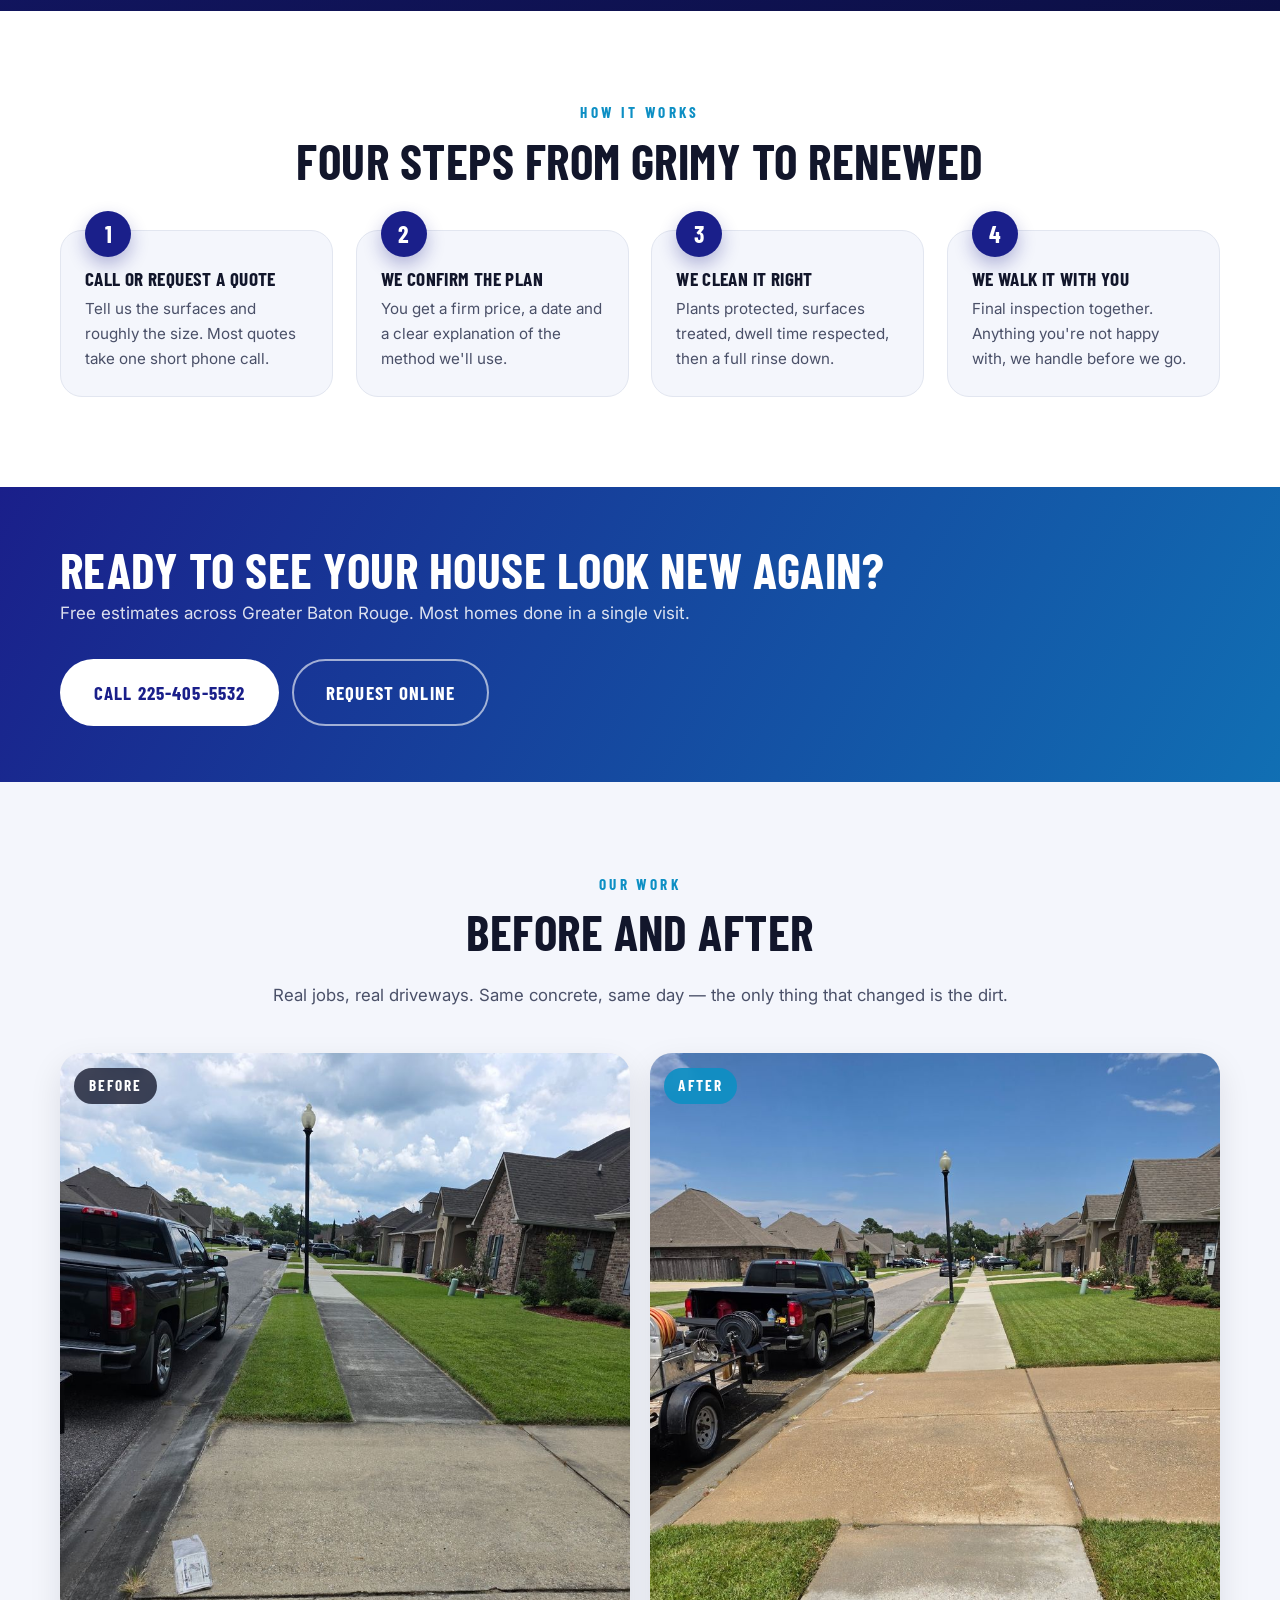
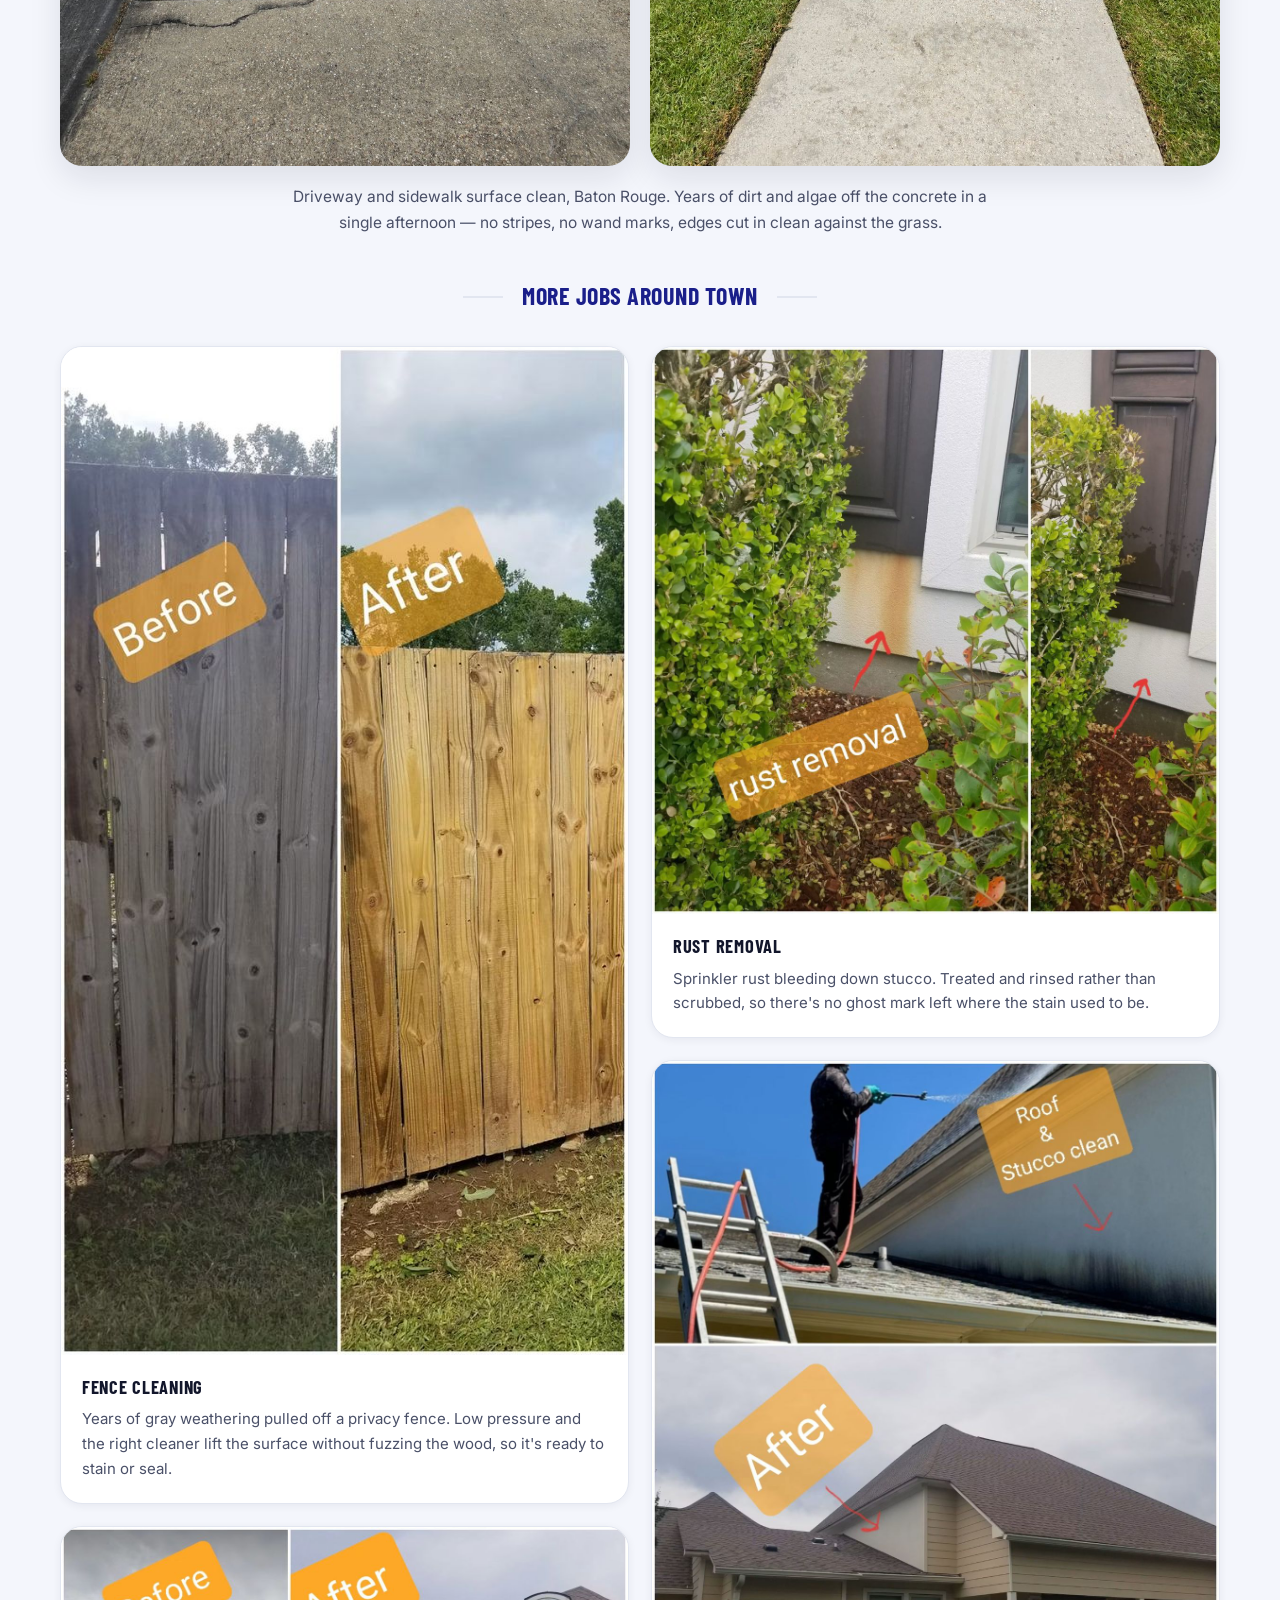
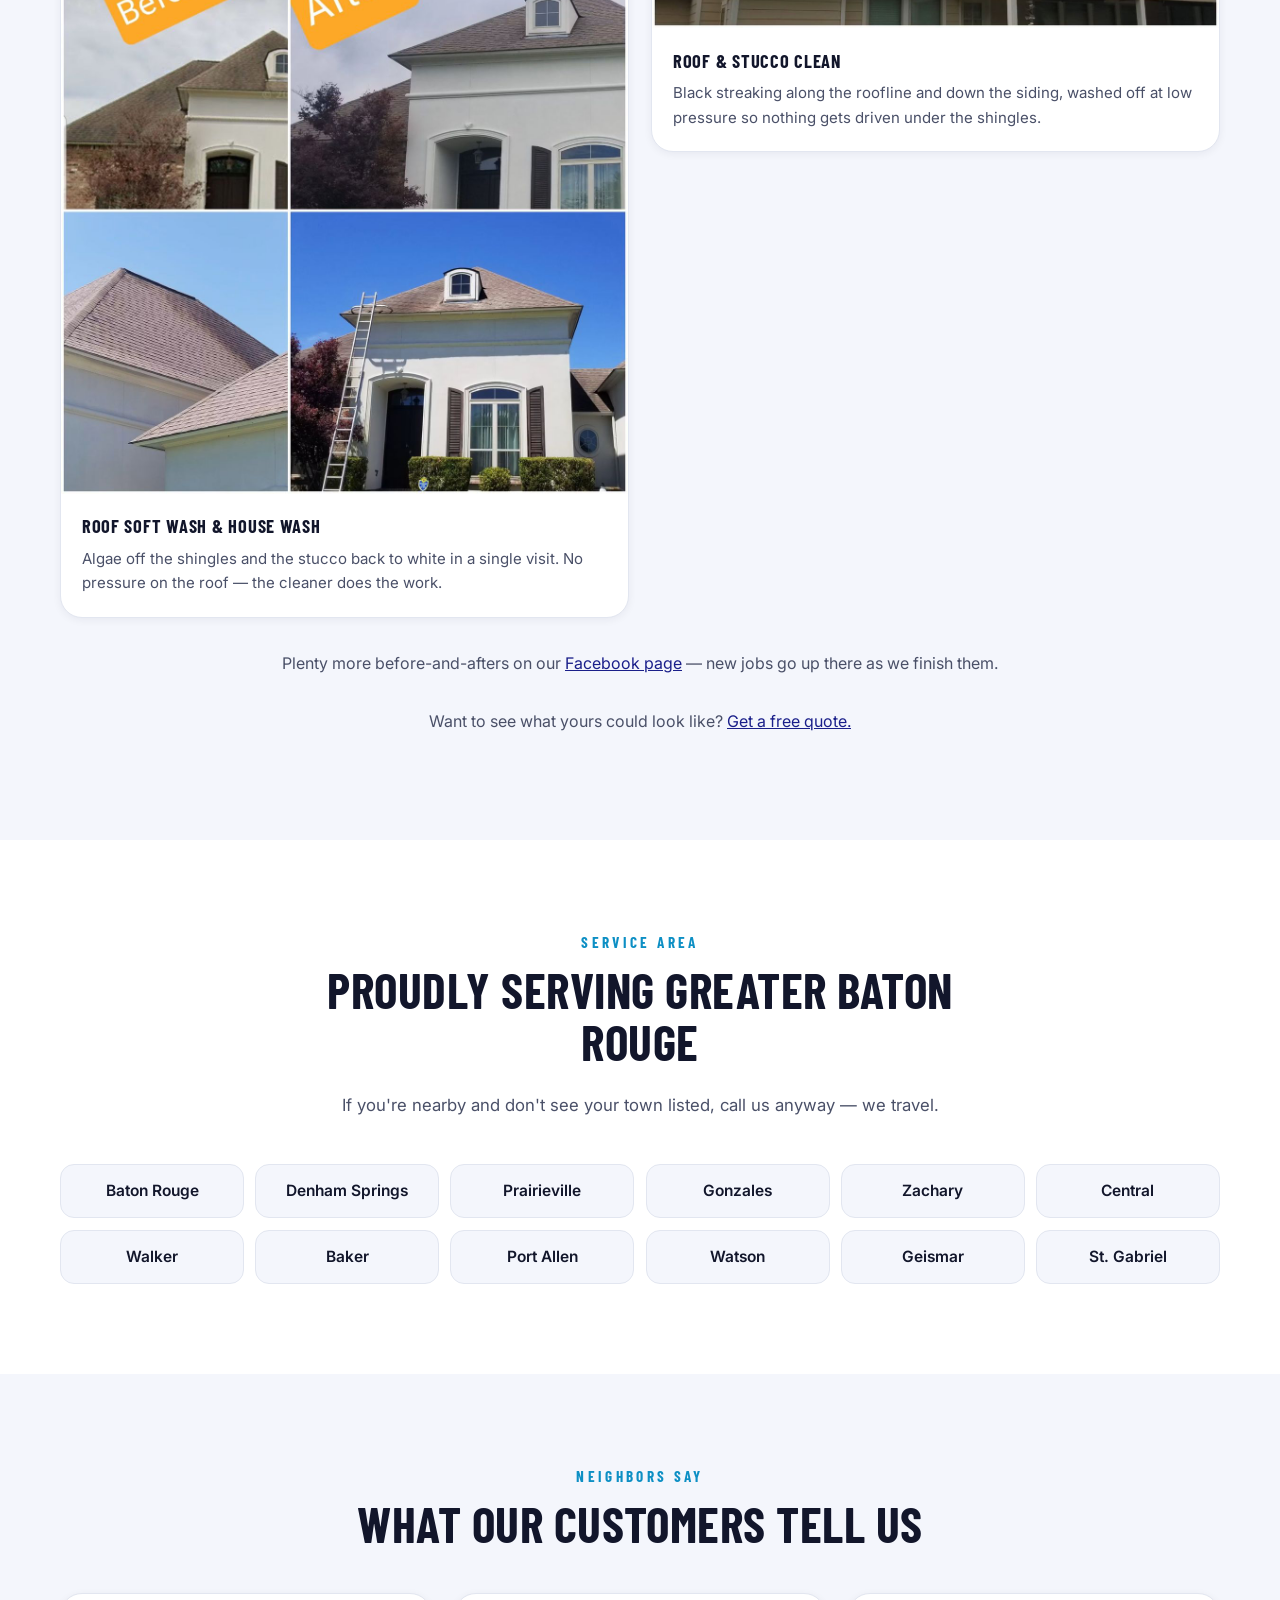
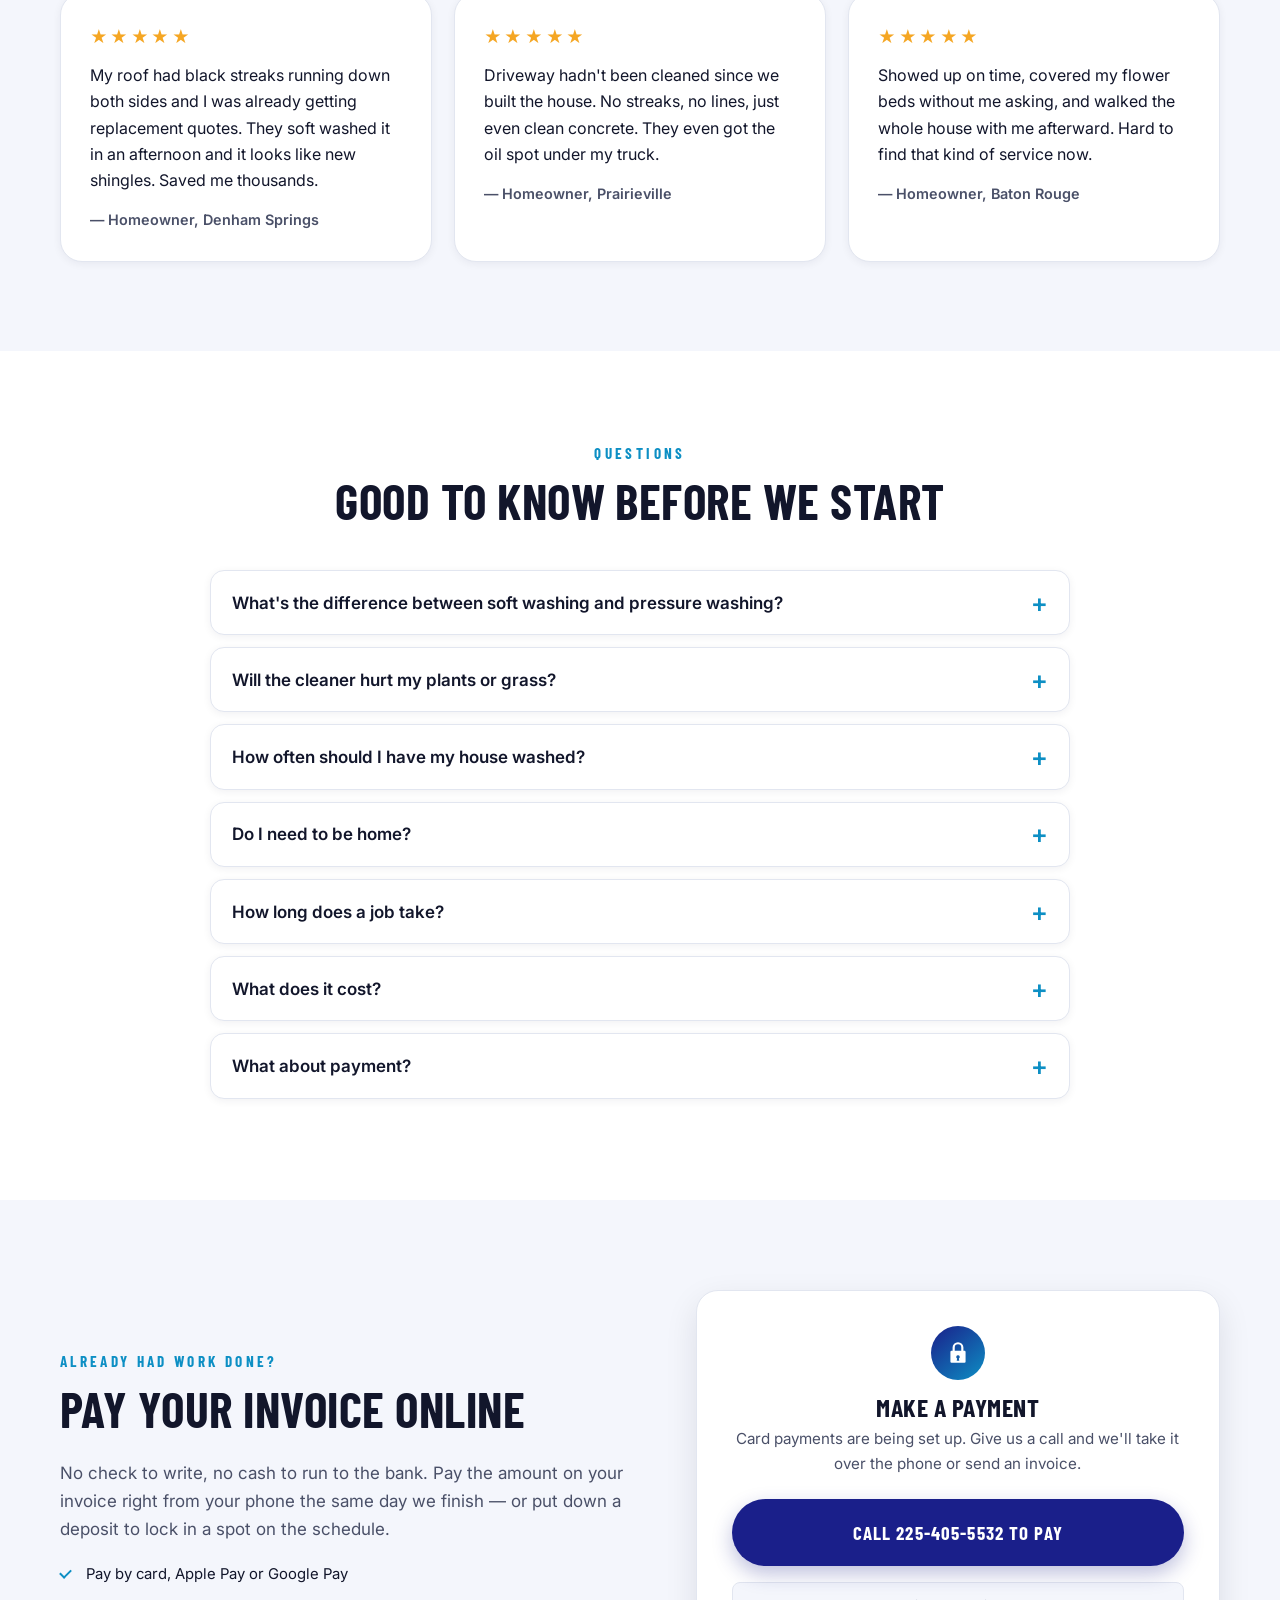
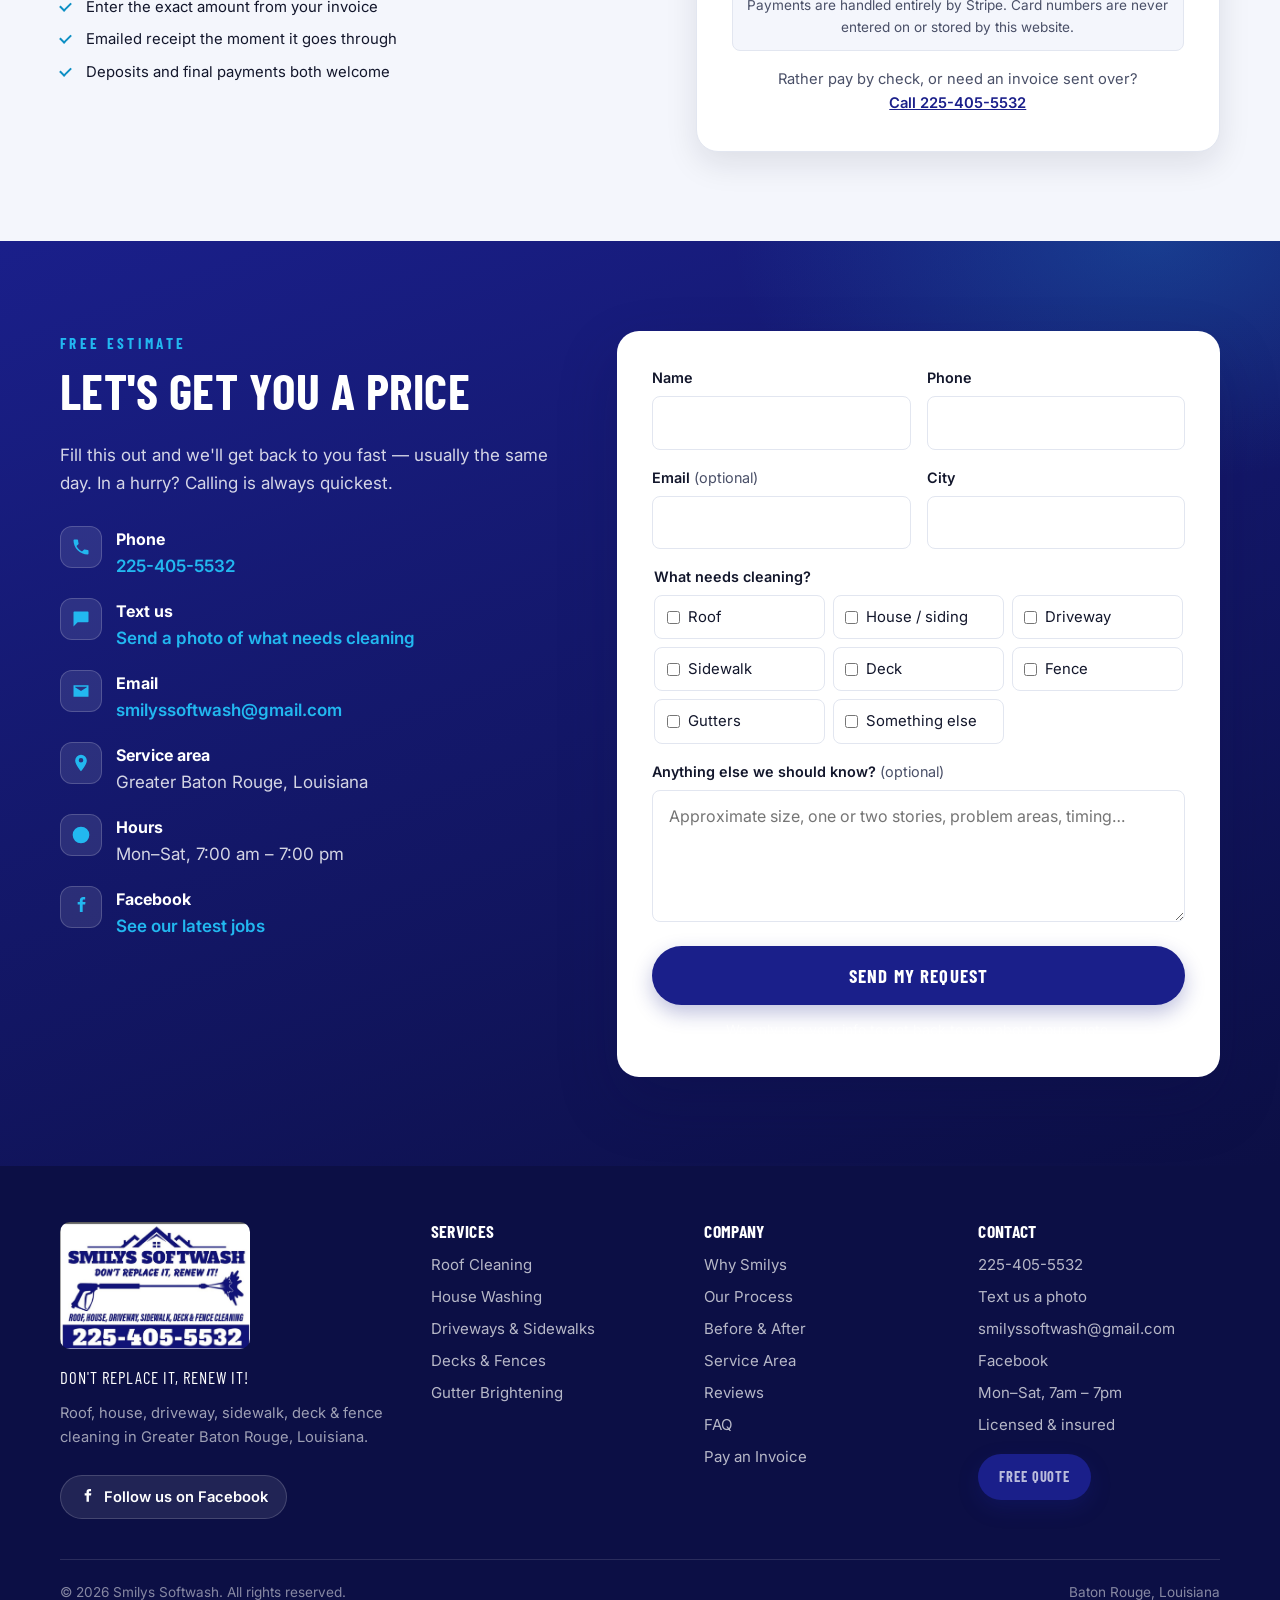
==== commit aff78071: "Show the business Gmail address as contact info Adds smilyssoftwash@gmail.com to the quote section's" ====
--- a/index.html
+++ b/index.html
@@ -31,6 +31,7 @@
   "url": "https://smilyssoftwash.com/",
   "image": "https://smilyssoftwash.com/assets/logo.jpeg",
   "telephone": "+1-225-405-5532",
+  "email": "smilyssoftwash@gmail.com",
   "priceRange": "$$",
   "sameAs": ["https://www.facebook.com/share/1YXxZPPUpR/"],
   "address": {
@@ -638,11 +639,20 @@
           </li>
           <li>
             <span class="ci" aria-hidden="true">
-              <svg viewBox="0 0 24 24"><path d="M3 5h18v14H3V5zm2 2v.4l7 4.6 7-4.6V7H5z"/></svg>
+              <svg viewBox="0 0 24 24"><path d="M4 3h16a1 1 0 0 1 1 1v11a1 1 0 0 1-1 1H8l-5 5V4a1 1 0 0 1 1-1z"/></svg>
             </span>
             <div>
               <b>Text us</b>
               <a href="sms:+12254055532">Send a photo of what needs cleaning</a>
+            </div>
+          </li>
+          <li>
+            <span class="ci" aria-hidden="true">
+              <svg viewBox="0 0 24 24"><path d="M3 5h18v14H3V5zm2 2v.4l7 4.6 7-4.6V7H5z"/></svg>
+            </span>
+            <div>
+              <b>Email</b>
+              <a href="mailto:smilyssoftwash@gmail.com">smilyssoftwash@gmail.com</a>
             </div>
           </li>
           <li>
@@ -769,6 +779,7 @@
       <ul>
         <li><a href="tel:+12254055532">225-405-5532</a></li>
         <li><a href="sms:+12254055532">Text us a photo</a></li>
+        <li><a href="mailto:smilyssoftwash@gmail.com">smilyssoftwash@gmail.com</a></li>
         <li data-facebook-wrap><a href="#" data-facebook-link>Facebook</a></li>
         <li>Mon–Sat, 7am – 7pm</li>
         <li>Licensed &amp; insured</li>
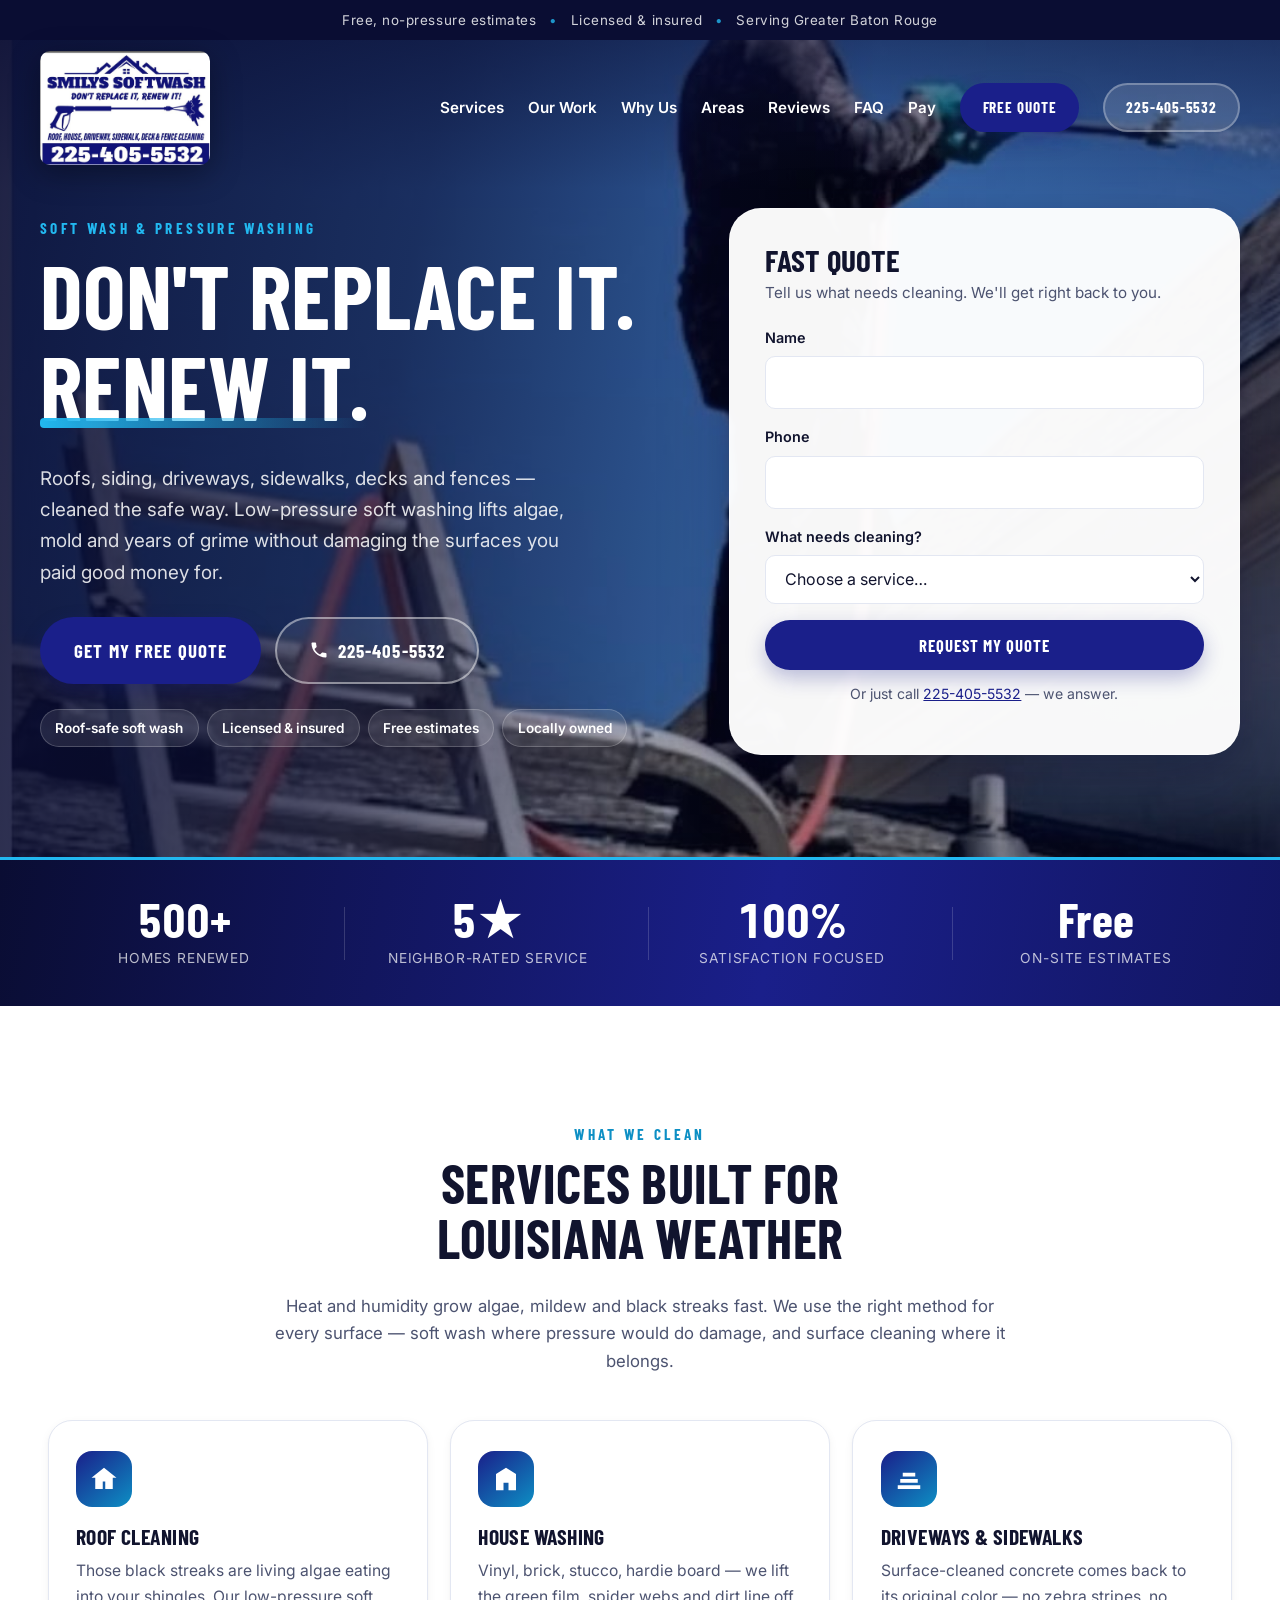
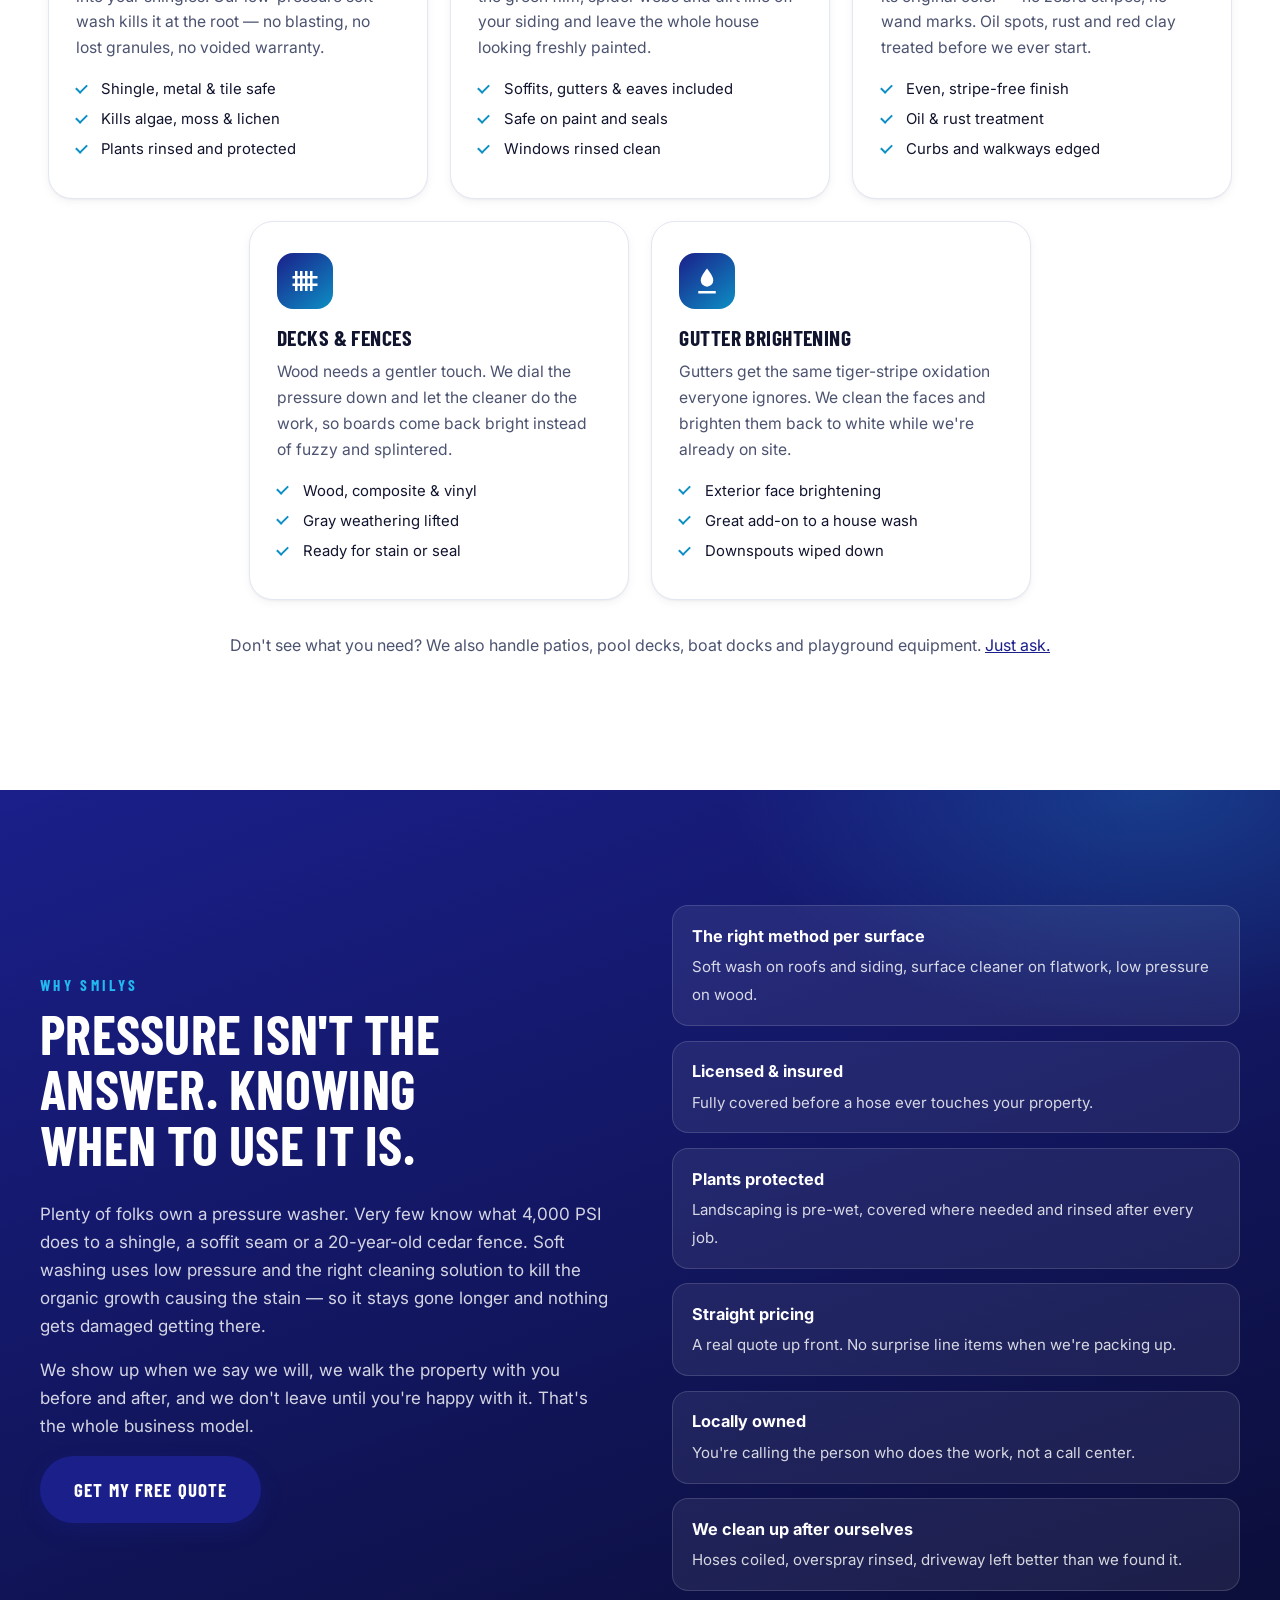
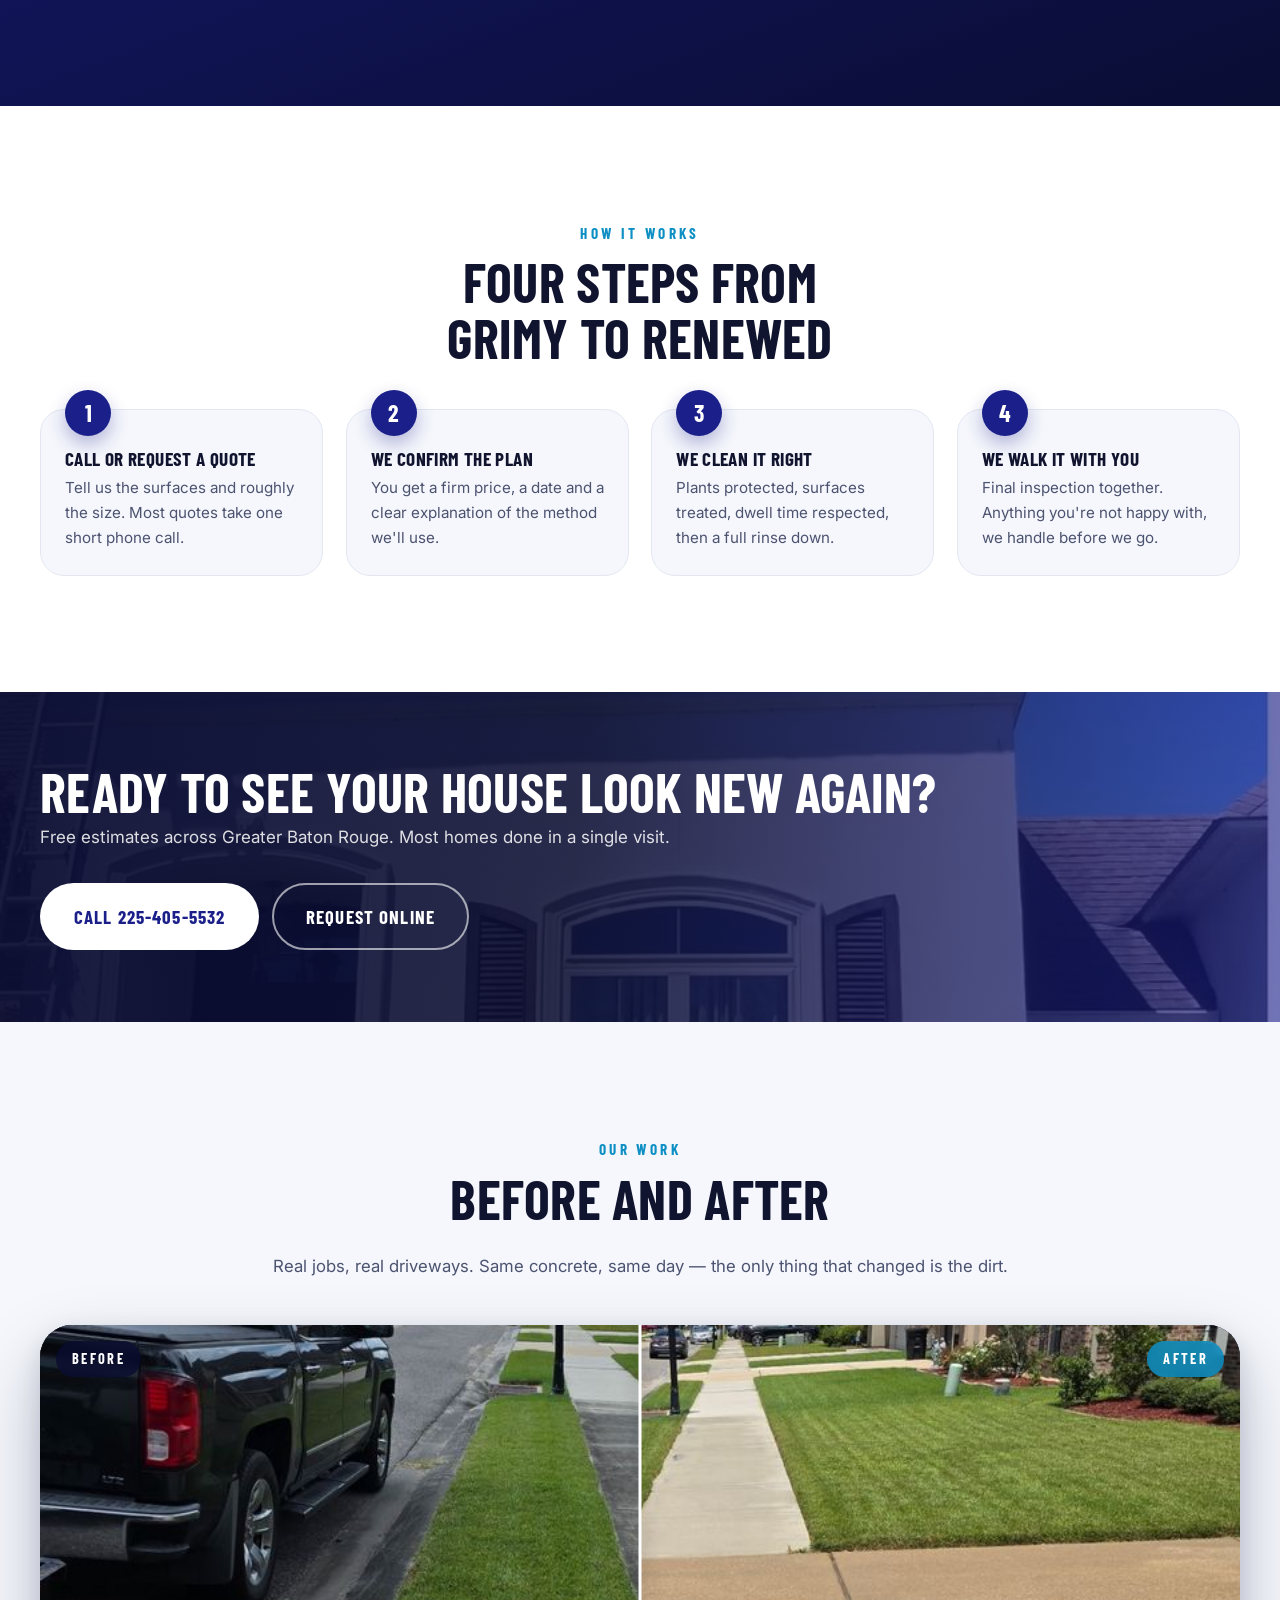
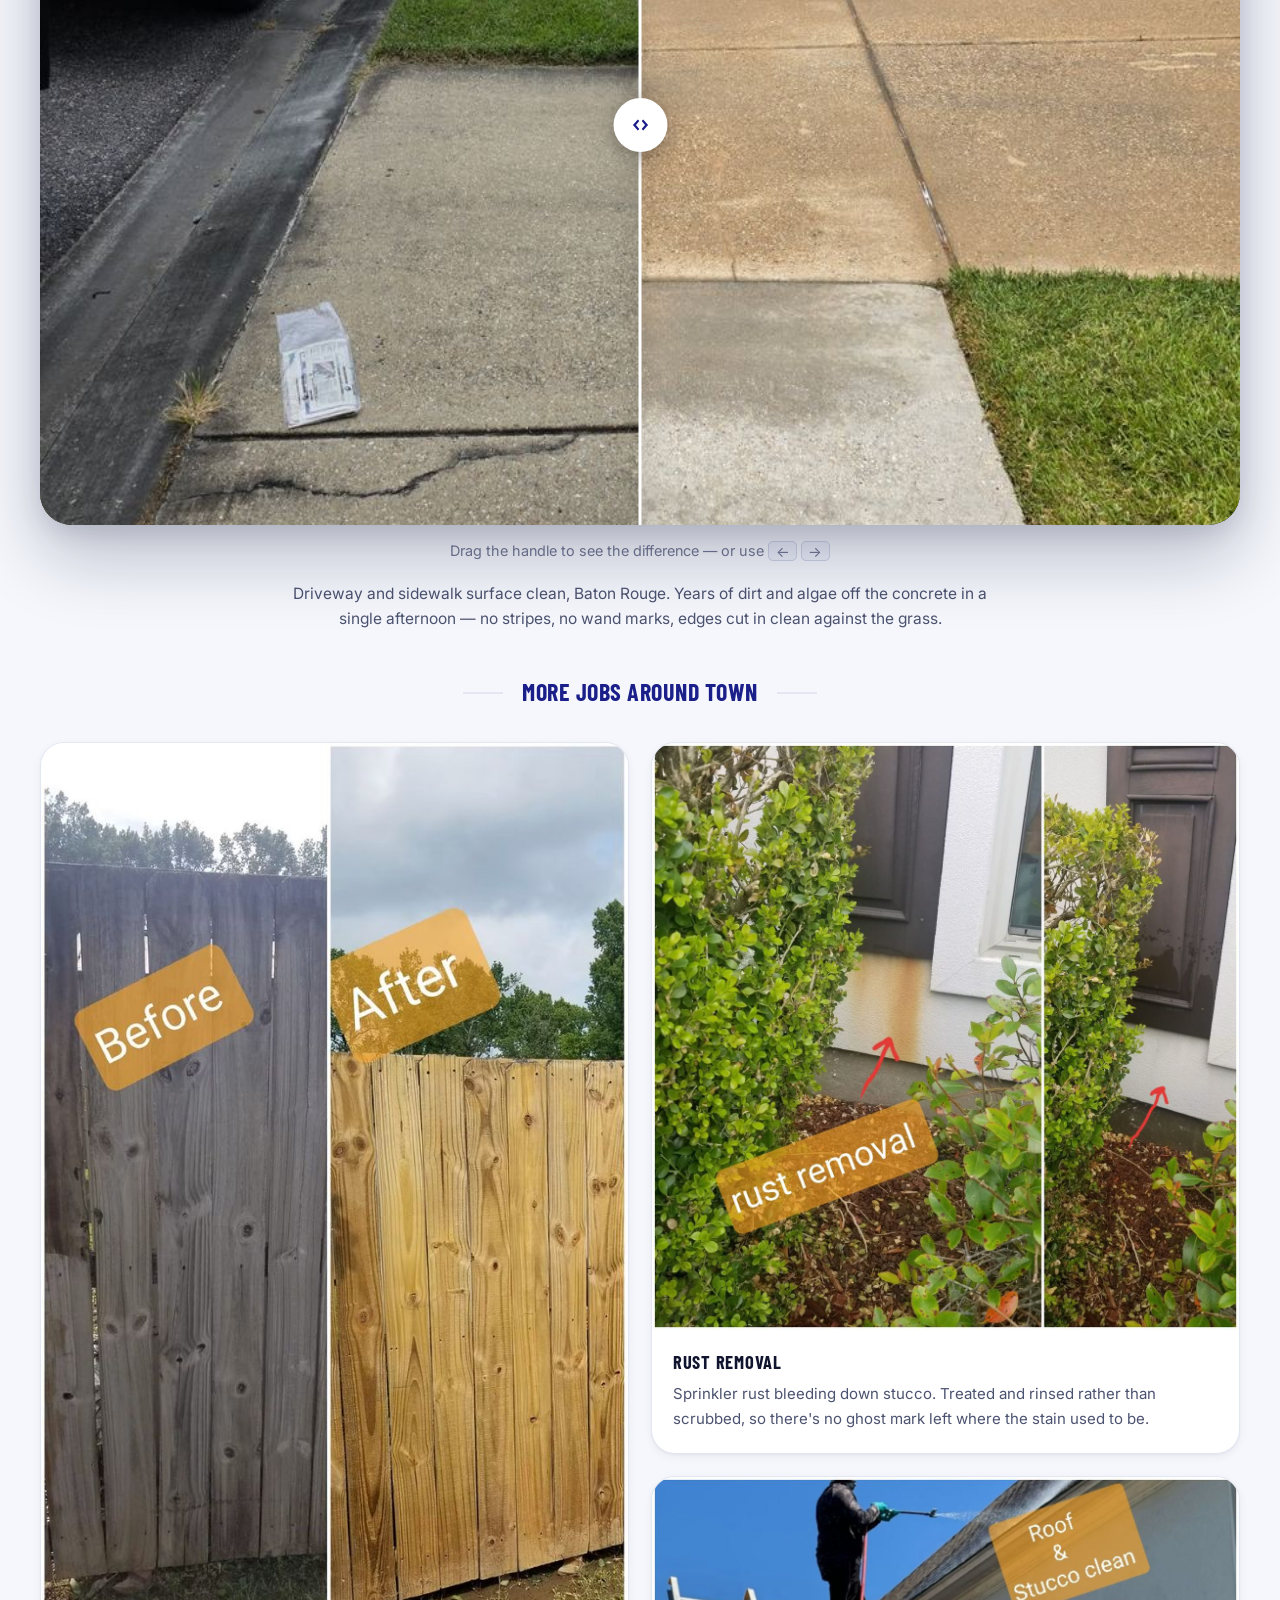
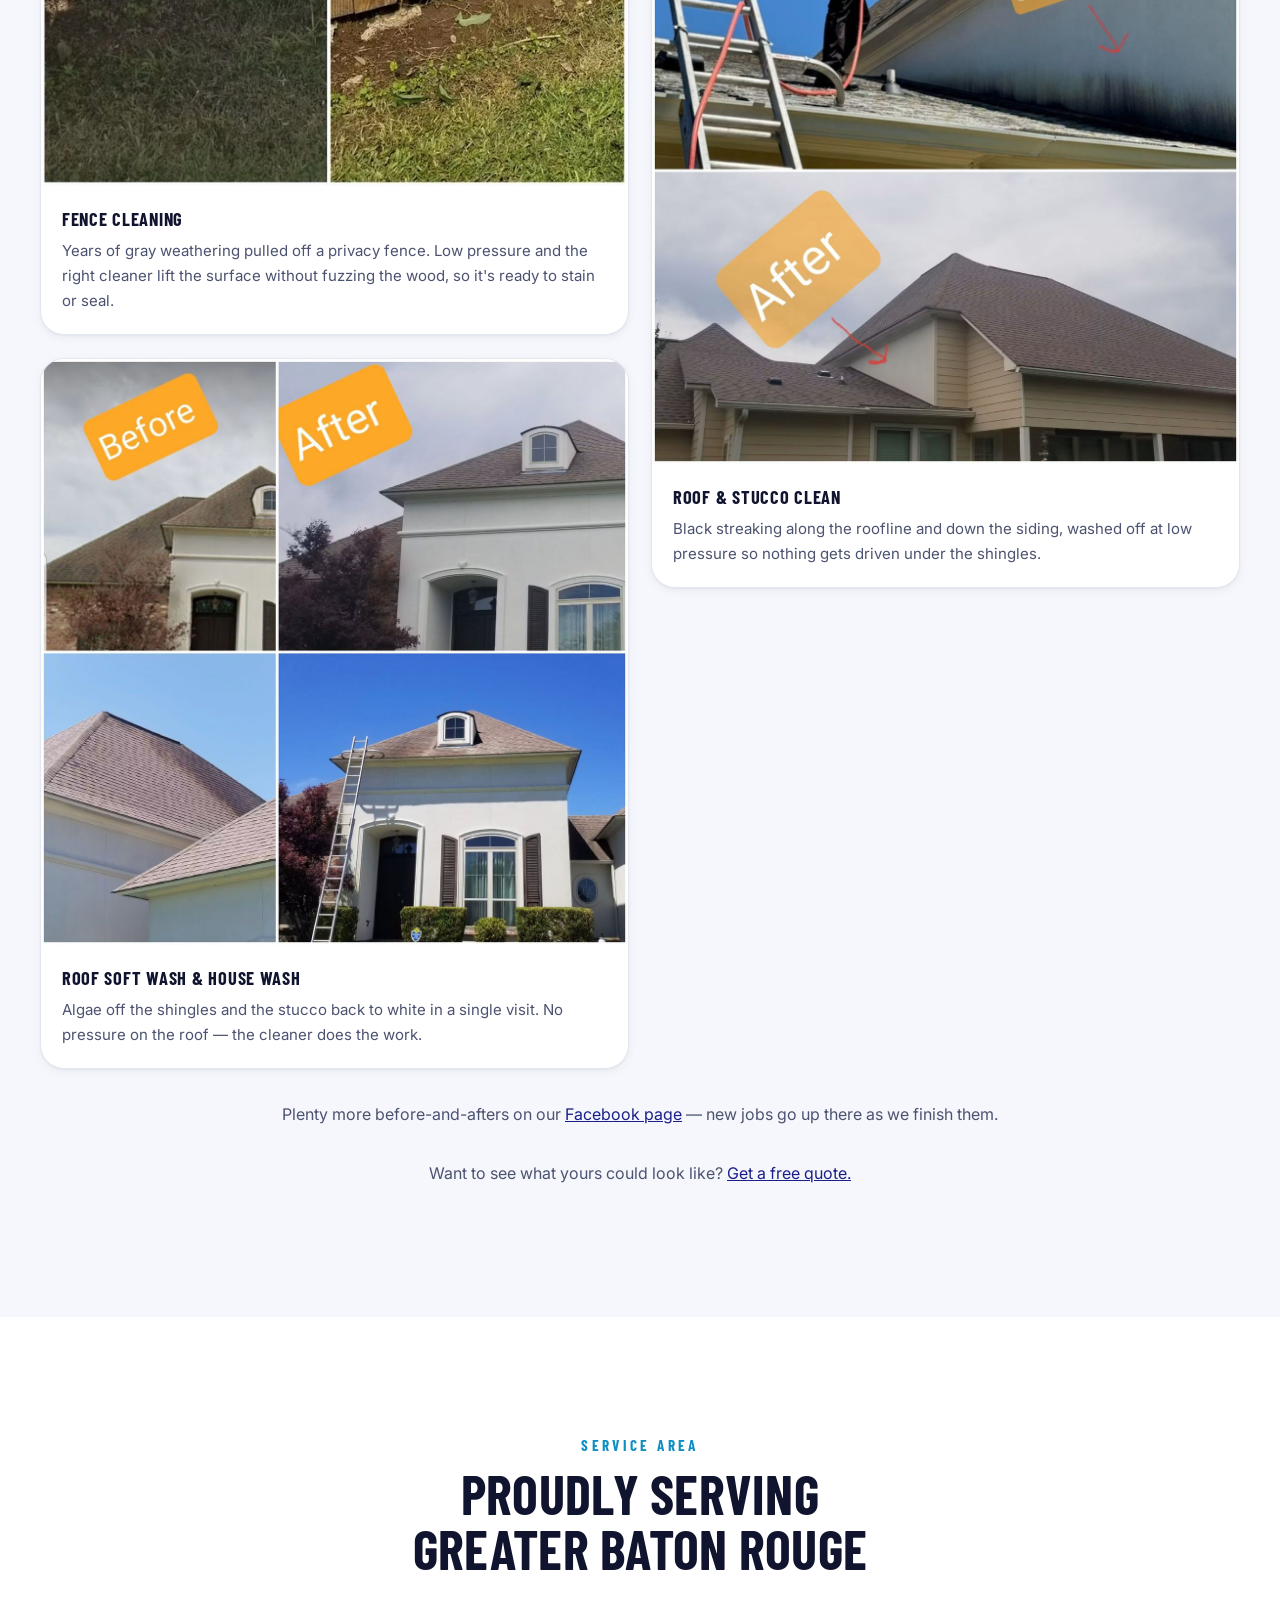
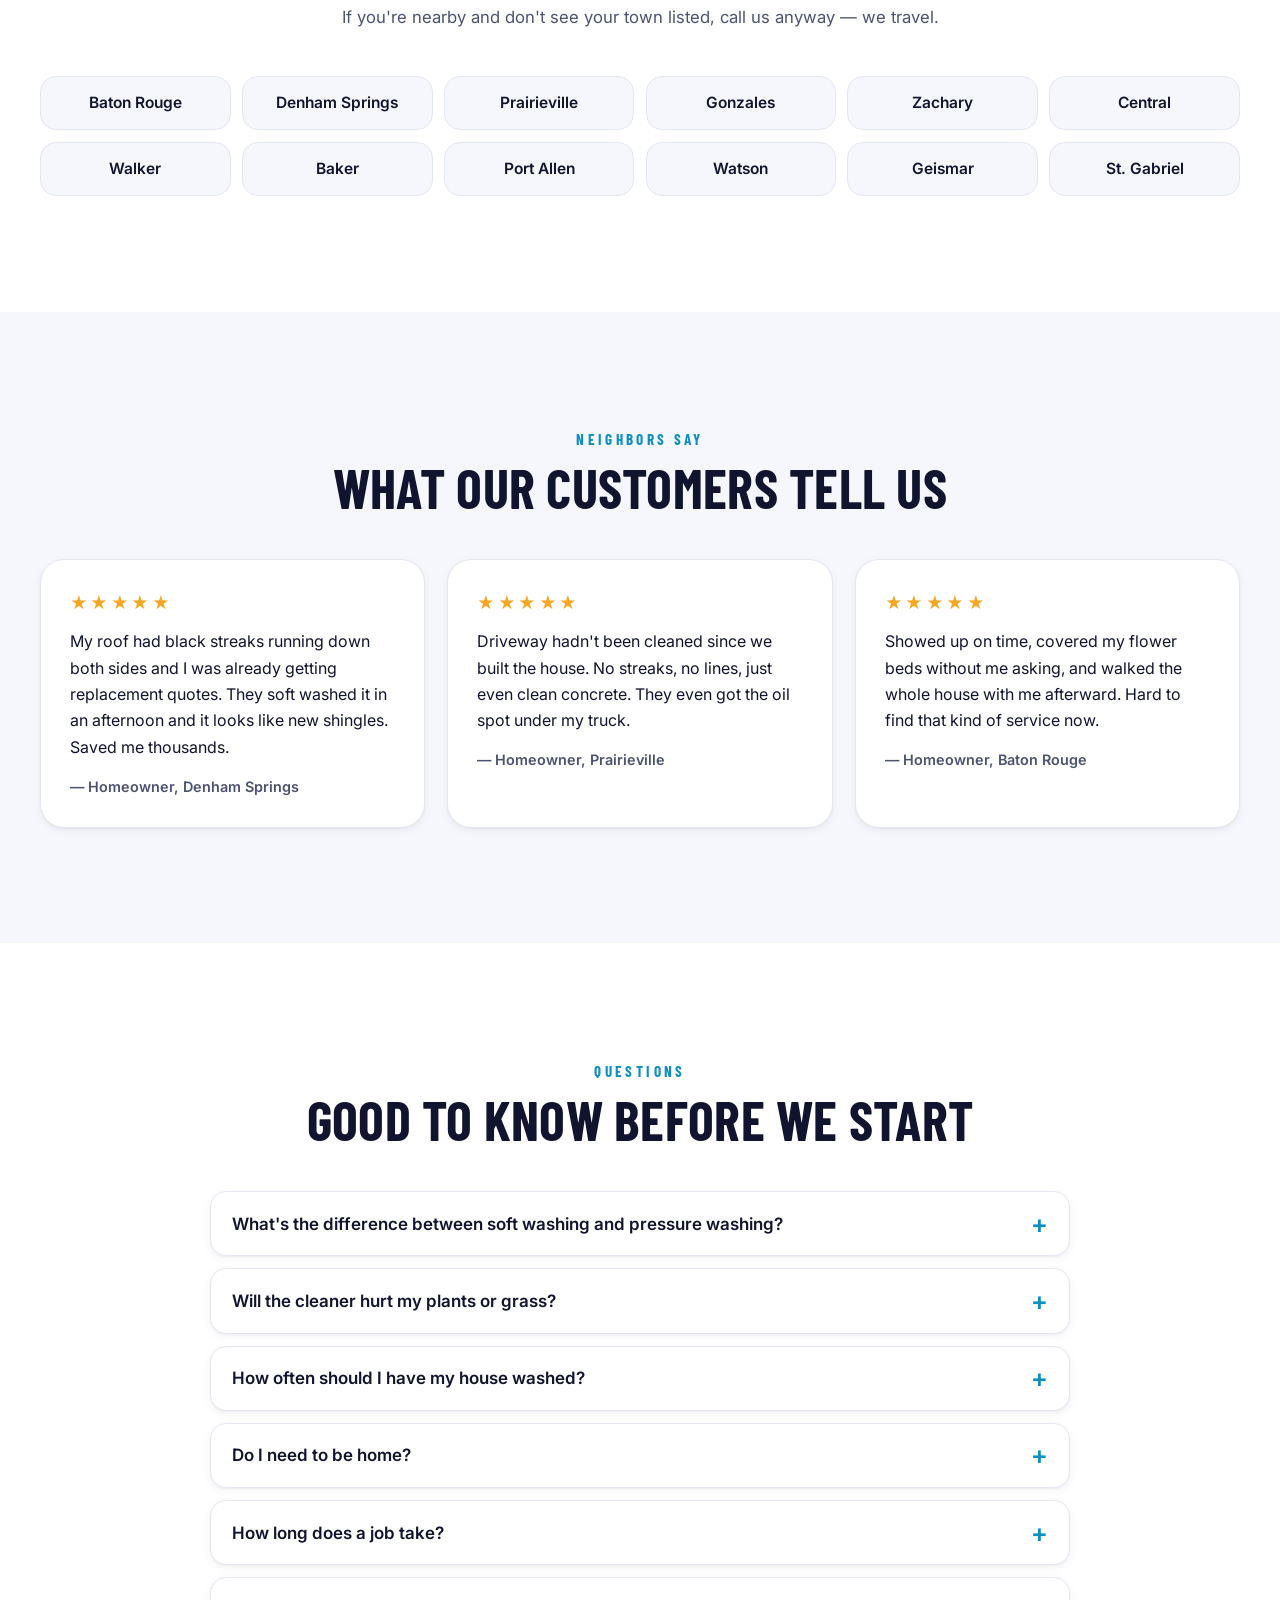
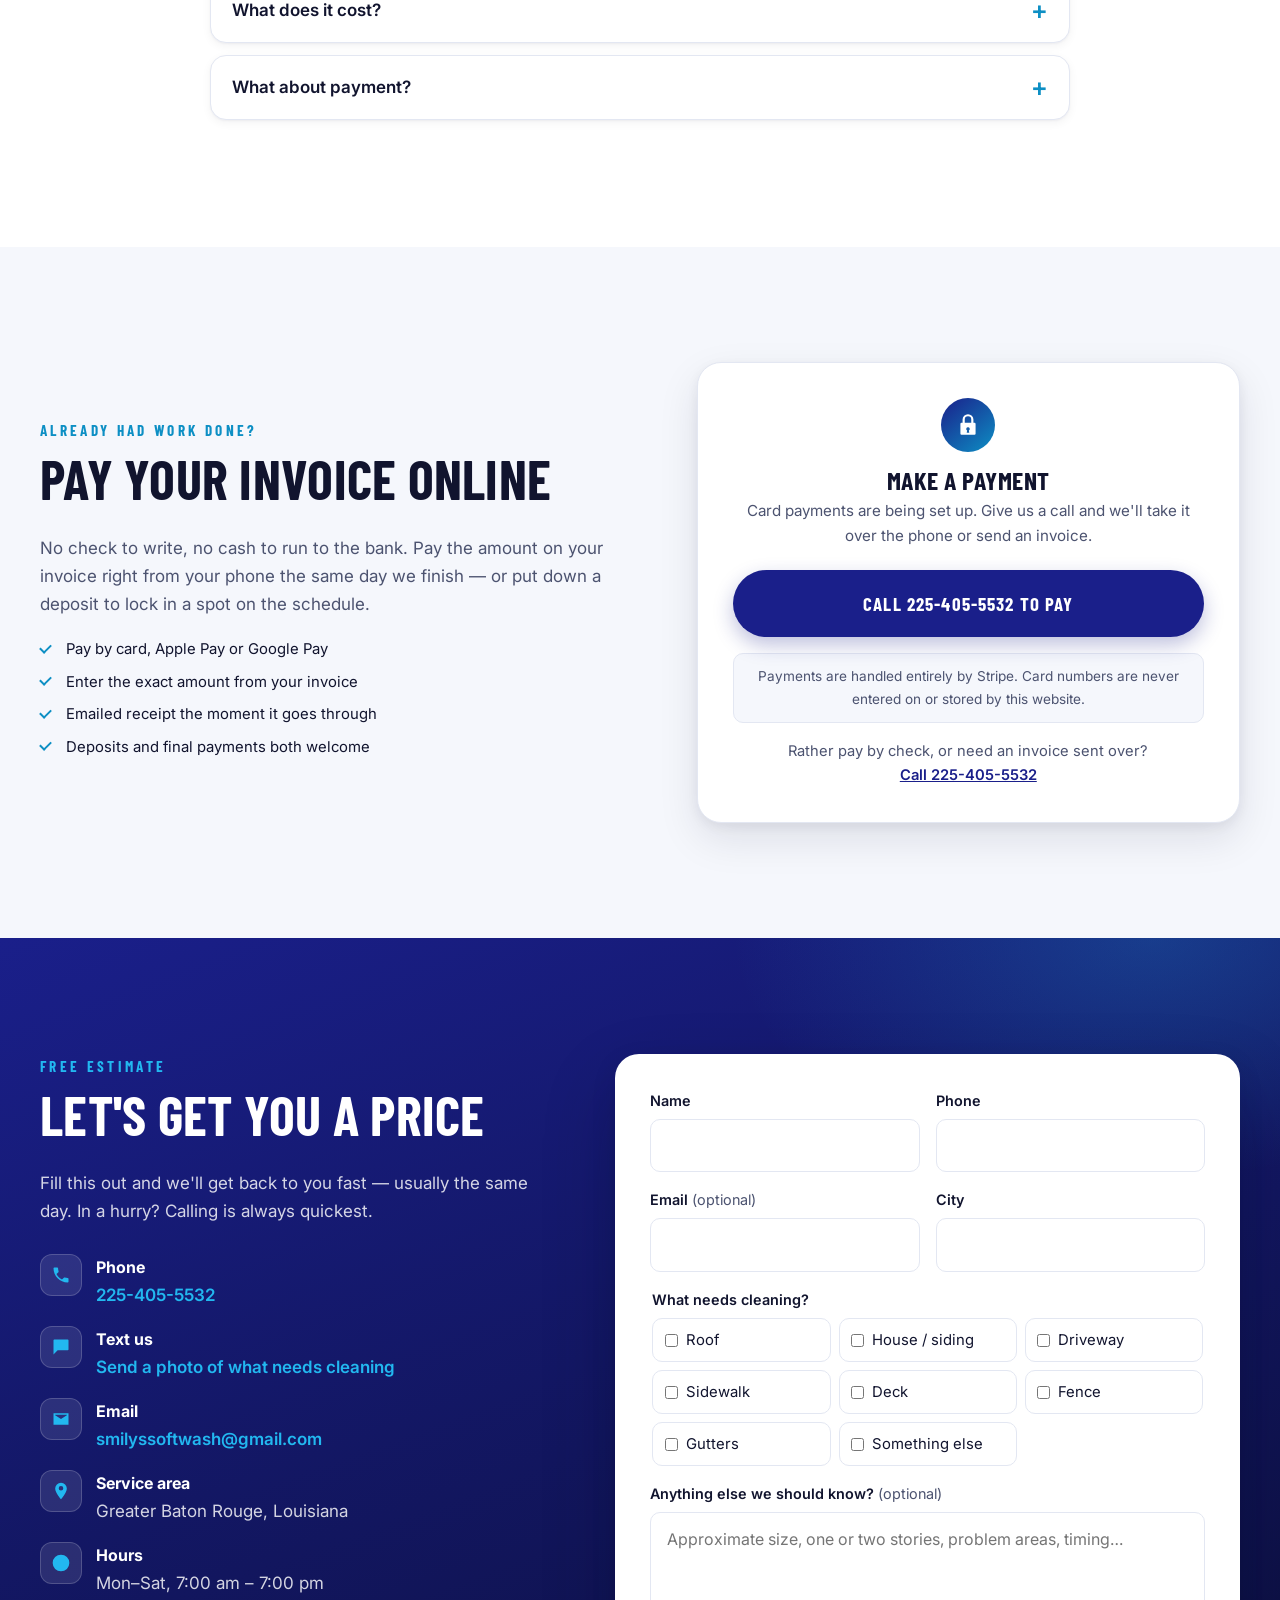
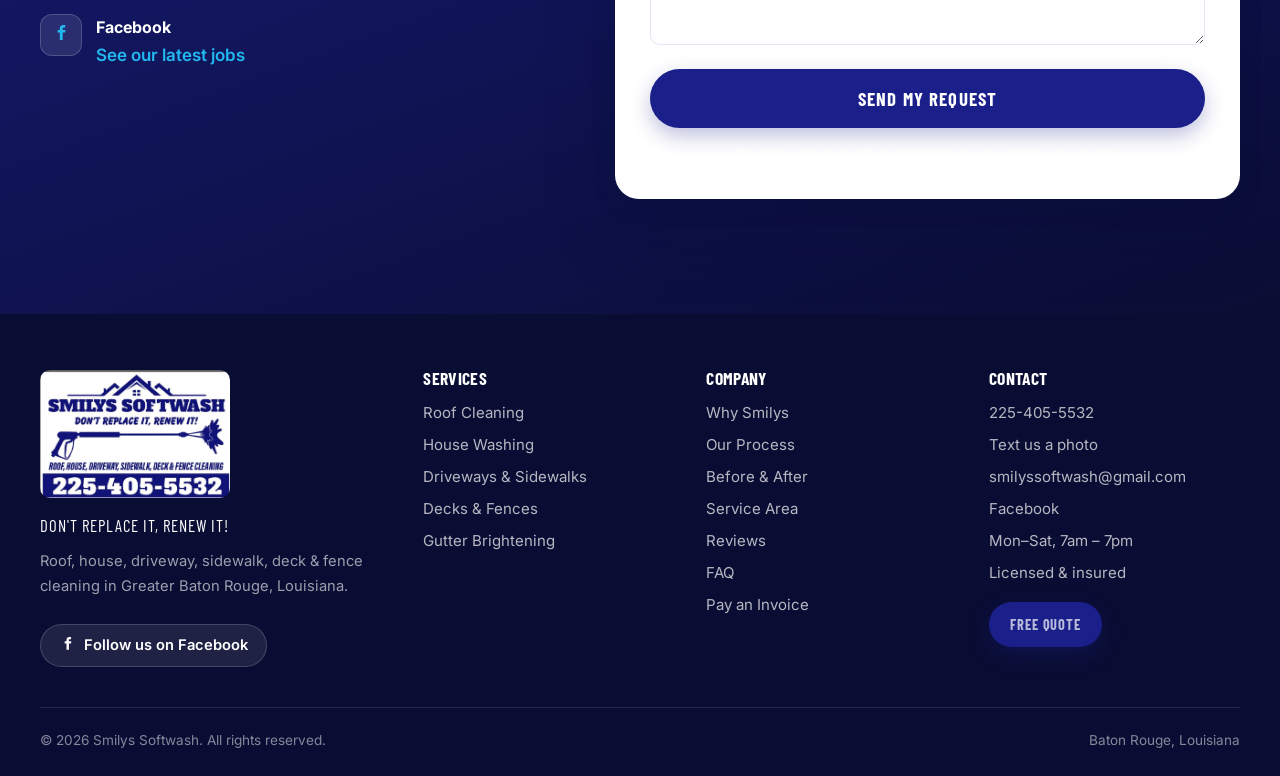
==== commit 7a94be7e: "Rebuild the UI around the reveal The business sells one moment — grime coming off a surface — so the" ====
--- a/index.html
+++ b/index.html
@@ -85,24 +85,28 @@
     </button>
 
     <nav class="site-nav" id="siteNav" aria-label="Main">
-      <a href="#services">Services</a>
-      <a href="#why">Why Us</a>
-      <a href="#work">Our Work</a>
-      <a href="#areas">Areas</a>
-      <a href="#reviews">Reviews</a>
-      <a href="#faq">FAQ</a>
-      <a href="#pay">Pay</a>
+      <a href="#services" data-nav-link>Services</a>
+      <a href="#work" data-nav-link>Our Work</a>
+      <a href="#why" data-nav-link>Why Us</a>
+      <a href="#areas" data-nav-link>Areas</a>
+      <a href="#reviews" data-nav-link>Reviews</a>
+      <a href="#faq" data-nav-link>FAQ</a>
+      <a href="#pay" data-nav-link>Pay</a>
       <a class="btn btn-primary nav-cta" href="#quote">Free Quote</a>
       <a class="btn btn-ghost nav-call" href="tel:+12254055532">225-405-5532</a>
     </nav>
   </div>
 </header>
 
+<div class="nav-scrim" id="navScrim" hidden></div>
+
 <main id="main">
 
   <!-- HERO -->
   <section class="hero">
-    <div class="hero-bg" aria-hidden="true"></div>
+    <div class="hero-bg" aria-hidden="true">
+      <img src="assets/hero-roof.jpg" alt="" width="1080" height="1000" fetchpriority="high" decoding="async">
+    </div>
     <div class="wrap hero-inner">
       <div class="hero-copy">
         <p class="eyebrow">Soft Wash &amp; Pressure Washing</p>
@@ -167,9 +171,9 @@
   <!-- TRUST STRIP -->
   <section class="strip">
     <div class="wrap strip-inner">
-      <div class="stat"><b>500+</b><span>Homes renewed</span></div>
-      <div class="stat"><b>5★</b><span>Neighbor-rated service</span></div>
-      <div class="stat"><b>100%</b><span>Satisfaction focused</span></div>
+      <div class="stat"><b data-count="500" data-suffix="+">500+</b><span>Homes renewed</span></div>
+      <div class="stat"><b>5&#9733;</b><span>Neighbor-rated service</span></div>
+      <div class="stat"><b data-count="100" data-suffix="%">100%</b><span>Satisfaction focused</span></div>
       <div class="stat"><b>Free</b><span>On-site estimates</span></div>
     </div>
   </section>
@@ -375,16 +379,29 @@
       </header>
 
       <figure class="ba">
-        <div class="ba-pair">
-          <div class="ba-shot">
-            <span class="ba-tag ba-tag-before">Before</span>
+        <div class="reveal-wrap" data-reveal tabindex="0" role="slider"
+             aria-label="Drag to compare the driveway before and after cleaning"
+             aria-valuemin="0" aria-valuemax="100" aria-valuenow="50"
+             aria-valuetext="50% revealed">
+          <div class="reveal-after">
+            <img src="assets/driveway-after.jpg" alt="The same driveway and sidewalk after cleaning, concrete back to an even, bright finish" width="900" height="1200" loading="lazy" decoding="async">
+          </div>
+          <div class="reveal-before">
             <img src="assets/driveway-before.jpg" alt="Driveway and sidewalk before cleaning, concrete dulled gray with dirt and staining" width="900" height="1200" loading="lazy" decoding="async">
           </div>
-          <div class="ba-shot">
-            <span class="ba-tag ba-tag-after">After</span>
-            <img src="assets/driveway-after.jpg" alt="The same driveway and sidewalk after cleaning, concrete back to an even, bright finish" width="900" height="1200" loading="lazy" decoding="async">
+          <span class="reveal-tag reveal-tag-before">Before</span>
+          <span class="reveal-tag reveal-tag-after">After</span>
+          <div class="reveal-handle">
+            <span class="reveal-grip">
+              <svg viewBox="0 0 24 24" aria-hidden="true"><path d="M9.5 7 5 12l4.5 5 1.4-1.4L7.8 12l3.1-3.6L9.5 7zm5 0-1.4 1.4 3.1 3.6-3.1 3.6L14.5 17 19 12l-4.5-5z"/></svg>
+            </span>
           </div>
         </div>
+
+        <p class="reveal-hint">
+          Drag the handle to see the difference &mdash; or use <kbd>&larr;</kbd> <kbd>&rarr;</kbd>
+        </p>
+
         <figcaption>
           Driveway and sidewalk surface clean, Baton Rouge. Years of dirt and
           algae off the concrete in a single afternoon — no stripes, no wand
--- a/styles.css
+++ b/styles.css
@@ -2,33 +2,52 @@
    Smilys Softwash — brand colors pulled from the sign logo
    ========================================================= */
 :root {
+  /* Brand navy is taken from the sign and is fixed. Everything else is built
+     around it: the neutrals carry a blue bias so nothing reads as unrelated
+     grey, and aqua is the single accent — the colour of clean water. */
   --navy:        #1a1f8a;
   --navy-deep:   #121663;
-  --navy-ink:    #0c0f45;
+  --navy-ink:    #0a0d33;
   --aqua:        #22b8f0;
   --aqua-deep:   #0d8fc4;
-  --ink:         #12162b;
-  --body:        #4a5068;
-  --line:        #e2e6f0;
-  --tint:        #f4f6fc;
+  --aqua-glow:   rgba(34, 184, 240, .35);
+
+  --ink:         #11142e;
+  --body:        #4c5370;
+  --muted:       #737a95;
+  --line:        #e3e7f2;
+  --line-strong: #ccd3e6;
+  --tint:        #f5f7fc;
+  --tint-deep:   #eaeef8;
   --white:       #ffffff;
 
-  --wrap: 1160px;
-  --r-sm: 8px;
-  --r:    14px;
-  --r-lg: 22px;
-
-  --shadow-sm: 0 2px 8px rgba(18, 22, 43, .06);
-  --shadow:    0 12px 32px rgba(18, 22, 43, .10);
-  --shadow-lg: 0 26px 60px rgba(12, 15, 69, .22);
+  --wrap: 1200px;
+  --gutter: clamp(1.25rem, 4vw, 2.5rem);
+
+  --r-sm: 10px;
+  --r:    16px;
+  --r-lg: 24px;
+  --r-xl: 32px;
+
+  --shadow-sm: 0 1px 2px rgba(17, 20, 46, .04), 0 3px 10px rgba(17, 20, 46, .05);
+  --shadow:    0 4px 12px rgba(17, 20, 46, .06), 0 16px 40px rgba(17, 20, 46, .10);
+  --shadow-lg: 0 8px 24px rgba(10, 13, 51, .12), 0 32px 72px rgba(10, 13, 51, .24);
+
+  /* Section rhythm — one scale, used everywhere, so vertical spacing is
+     consistent rather than tuned per section. */
+  --pad-section: clamp(4rem, 9vw, 7.5rem);
 
   --font: "Inter", system-ui, -apple-system, "Segoe UI", Roboto, sans-serif;
   --display: "Barlow Condensed", "Inter", system-ui, sans-serif;
+
+  --ease: cubic-bezier(.22, .61, .36, 1);
 }
 
 * { box-sizing: border-box; }
 
-html { scroll-behavior: smooth; scroll-padding-top: 92px; }
+/* Clears the compact header (measured at ~101px desktop / ~106px mobile)
+   so anchor targets don't land underneath it. */
+html { scroll-behavior: smooth; scroll-padding-top: 118px; }
 
 body {
   margin: 0;
@@ -46,18 +65,19 @@
 h1, h2, h3 {
   font-family: var(--display);
   color: var(--ink);
-  line-height: 1.05;
-  letter-spacing: .01em;
+  line-height: 1.02;
+  letter-spacing: .005em;
   margin: 0 0 .5em;
   text-transform: uppercase;
-}
-h1 { font-size: clamp(2.9rem, 7vw, 4.9rem); }
-h2 { font-size: clamp(2rem, 4.4vw, 3.1rem); }
+  text-wrap: balance;
+}
+h1 { font-size: clamp(3rem, 7.5vw, 5.6rem); }
+h2 { font-size: clamp(2.1rem, 4.6vw, 3.4rem); }
 h3 { font-size: 1.35rem; letter-spacing: .02em; }
 
 p { margin: 0 0 1rem; }
 
-.wrap { width: min(100% - 2.5rem, var(--wrap)); margin-inline: auto; }
+.wrap { width: min(100% - (var(--gutter) * 2), var(--wrap)); margin-inline: auto; }
 
 .sr-only {
   position: absolute; width: 1px; height: 1px; padding: 0; margin: -1px;
@@ -120,105 +140,215 @@
 }
 .eyebrow-light { color: var(--aqua); }
 
-/* ---------- Header ---------- */
+/* ---------- Header ----------
+   Two states: a roomy transparent bar over the hero photo, and a compact
+   solid bar once you scroll past it (.is-stuck, set by script.js). */
 .site-header {
-  position: sticky; top: 0; z-index: 100;
-  background: rgba(255,255,255,.94);
-  backdrop-filter: blur(10px);
-  border-bottom: 1px solid var(--line);
-}
+  position: fixed; top: 0; left: 0; right: 0; z-index: 100;
+  transition: background .3s var(--ease), box-shadow .3s var(--ease),
+              border-color .3s var(--ease);
+  border-bottom: 1px solid transparent;
+}
+.site-header.is-stuck {
+  background: rgba(255,255,255,.88);
+  backdrop-filter: blur(14px) saturate(1.4);
+  border-bottom-color: var(--line);
+  box-shadow: 0 1px 24px rgba(17,20,46,.07);
+}
+
+/* Over the hero photo the bar is transparent, so everything in it has to
+   invert to white or it disappears into the picture. */
+.site-header:not(.is-stuck) .site-nav > a:not(.btn) { color: #fff; }
+.site-header:not(.is-stuck) .site-nav > a:not(.btn):hover { color: var(--aqua); }
+.site-header:not(.is-stuck) .site-nav > a.is-active { color: var(--aqua); }
+.site-header:not(.is-stuck) .site-nav > a:not(.btn)::after { background: var(--aqua); }
+.site-header:not(.is-stuck) .btn-ghost {
+  background: rgba(255,255,255,.14);
+  border-color: rgba(255,255,255,.28);
+  color: #fff;
+}
+.site-header:not(.is-stuck) .btn-ghost:hover { background: rgba(255,255,255,.24); }
+.site-header:not(.is-stuck) .nav-toggle span { background: #fff; }
+.site-header:not(.is-stuck) .brand { box-shadow: 0 8px 30px rgba(0,0,0,.35); }
+
 .topbar {
-  background: var(--navy);
-  color: rgba(255,255,255,.9);
-  font-size: .85rem;
-}
+  background: var(--navy-ink);
+  color: rgba(255,255,255,.82);
+  font-size: .84rem;
+  overflow: hidden;
+  transition: max-height .3s var(--ease), opacity .25s var(--ease);
+  max-height: 3rem;
+}
+.site-header.is-stuck .topbar { max-height: 0; opacity: 0; }
 .topbar-inner {
   display: flex; align-items: center; justify-content: center; gap: .8rem;
-  padding: .5rem 0;
+  padding: .55rem 0;
   letter-spacing: .04em;
 }
-.topbar-sep { opacity: .45; }
+.topbar-sep { color: var(--aqua); opacity: .8; }
 
 .nav-inner {
   display: flex; align-items: center; justify-content: space-between;
-  gap: 1rem; padding: .55rem 0;
-}
-.brand img { width: 165px; height: auto; }
-
-.site-nav { display: flex; align-items: center; gap: 1.6rem; }
+  gap: 1.5rem;
+  padding: .7rem 0;
+  transition: padding .3s var(--ease);
+}
+.site-header.is-stuck .nav-inner { padding: .35rem 0; }
+
+.brand {
+  display: block;
+  border-radius: var(--r-sm);
+  overflow: hidden;
+  line-height: 0;
+  transition: width .3s var(--ease);
+  width: 170px;
+}
+.site-header.is-stuck .brand { width: 132px; }
+.brand img { width: 100%; height: auto; }
+
+.site-nav { display: flex; align-items: center; gap: 1.5rem; }
 .site-nav a { text-decoration: none; }
+
+/* Scroll-spy links: the underline grows from the centre on hover, and stays
+   put for whichever section is currently on screen. */
 .site-nav > a:not(.btn) {
+  position: relative;
   color: var(--ink);
   font-weight: 600;
-  font-size: .97rem;
-}
-.site-nav > a:not(.btn):hover { color: var(--navy); }
-.site-nav .btn { padding: .6rem 1.2rem; font-size: .95rem; }
+  font-size: .95rem;
+  padding: .35rem 0;
+}
+.site-nav > a:not(.btn)::after {
+  content: "";
+  position: absolute; left: 50%; bottom: 0;
+  width: 0; height: 2px;
+  background: var(--aqua-deep);
+  border-radius: 2px;
+  transform: translateX(-50%);
+  transition: width .25s var(--ease);
+}
+.site-nav > a:not(.btn):hover::after,
+.site-nav > a.is-active::after { width: 100%; }
+.site-nav > a.is-active { color: var(--navy); }
+
+.site-nav .btn { padding: .62rem 1.3rem; font-size: .95rem; }
 
 .nav-toggle {
   display: none;
-  flex-direction: column; gap: 5px;
-  background: none; border: 0; cursor: pointer; padding: .6rem;
+  position: relative;
+  z-index: 120;
+  width: 46px; height: 46px;
+  background: none; border: 0; cursor: pointer;
+  padding: 0;
 }
 .nav-toggle span {
-  width: 26px; height: 3px; background: var(--navy); border-radius: 2px;
-  transition: transform .2s ease, opacity .2s ease;
-}
-.nav-toggle[aria-expanded="true"] span:nth-child(1) { transform: translateY(8px) rotate(45deg); }
+  position: absolute; left: 11px;
+  width: 24px; height: 2.5px;
+  background: var(--navy); border-radius: 2px;
+  transition: transform .3s var(--ease), opacity .2s var(--ease);
+}
+.nav-toggle span:nth-child(1) { top: 15px; }
+.nav-toggle span:nth-child(2) { top: 22px; }
+.nav-toggle span:nth-child(3) { top: 29px; }
+.nav-toggle[aria-expanded="true"] span:nth-child(1) { transform: translateY(7px) rotate(45deg); }
 .nav-toggle[aria-expanded="true"] span:nth-child(2) { opacity: 0; }
-.nav-toggle[aria-expanded="true"] span:nth-child(3) { transform: translateY(-8px) rotate(-45deg); }
-
-/* ---------- Hero ---------- */
-.hero { position: relative; overflow: hidden; padding: clamp(3rem, 7vw, 6rem) 0 clamp(3.5rem, 8vw, 6rem); }
-.hero-bg {
+.nav-toggle[aria-expanded="true"] span:nth-child(3) { transform: translateY(-7px) rotate(-45deg); }
+
+/* ---------- Hero ----------
+   A real job photo rather than a gradient: the most characteristic thing in
+   this business is someone on a roof with a wand, so that's the opening image.
+   Scrimmed heavily so the type stays readable and the photo's softness at
+   large sizes never shows. */
+.hero {
+  position: relative;
+  overflow: hidden;
+  padding: clamp(9rem, 17vw, 13rem) 0 clamp(4rem, 8vw, 6.5rem);
+  color: #fff;
+}
+.hero-bg { position: absolute; inset: 0; }
+.hero-bg img {
+  width: 100%; height: 100%;
+  object-fit: cover;
+  object-position: 62% 6%;
+}
+.hero-bg::after {
+  content: "";
   position: absolute; inset: 0;
+  /* Dense enough on the left for the headline to hold contrast, thin on the
+     right so the worker and the blue sky actually read as a photograph. */
   background:
-    radial-gradient(1000px 520px at 88% -10%, rgba(34,184,240,.20), transparent 60%),
-    radial-gradient(760px 460px at 4% 100%, rgba(26,31,138,.14), transparent 62%),
-    linear-gradient(180deg, #f7f9ff, #ffffff 70%);
-}
+    linear-gradient(100deg, rgba(10,13,51,.92) 0%, rgba(10,13,51,.72) 32%, rgba(10,13,51,.3) 62%, rgba(10,13,51,.5) 100%),
+    linear-gradient(180deg, rgba(10,13,51,.6) 0%, transparent 22%);
+}
+
 .hero-inner {
-  position: relative;
+  position: relative; z-index: 1;
   display: grid;
-  grid-template-columns: 1.15fr .85fr;
-  gap: clamp(2rem, 5vw, 4rem);
+  grid-template-columns: 1.1fr .9fr;
+  gap: clamp(2rem, 5vw, 4.5rem);
   align-items: center;
 }
-.hero-copy h1 { color: var(--navy-ink); }
+.hero-copy h1 { color: #fff; margin-bottom: .35em; }
+.hero-copy .eyebrow { color: var(--aqua); }
 .hero-copy .hl {
-  color: var(--navy);
+  color: #fff;
   position: relative;
   display: inline-block;
 }
 .hero-copy .hl::after {
-  content: ""; position: absolute; left: 0; right: 0; bottom: .06em; height: .16em;
+  content: ""; position: absolute; left: 0; right: 0; bottom: .04em; height: .12em;
   background: linear-gradient(90deg, var(--aqua), rgba(34,184,240,0));
   border-radius: 4px;
 }
-.lede { font-size: 1.12rem; max-width: 34rem; }
-
-.hero-actions { display: flex; flex-wrap: wrap; gap: .85rem; margin: 1.6rem 0 1.4rem; }
+.lede { font-size: clamp(1.05rem, 1.5vw, 1.18rem); max-width: 34rem; color: rgba(255,255,255,.85); }
+
+.hero-actions { display: flex; flex-wrap: wrap; gap: .85rem; margin: 1.8rem 0 1.6rem; }
+/* The outline button's navy would vanish against the photo */
+.hero-actions .btn-outline {
+  color: #fff;
+  border-color: rgba(255,255,255,.45);
+  background: rgba(255,255,255,.08);
+  backdrop-filter: blur(6px);
+}
+.hero-actions .btn-outline:hover { background: #fff; color: var(--navy); border-color: #fff; }
 
 .hero-badges {
-  display: flex; flex-wrap: wrap; gap: .55rem;
+  display: flex; flex-wrap: wrap; gap: .5rem;
   list-style: none; margin: 0; padding: 0;
 }
 .hero-badges li {
-  font-size: .86rem; font-weight: 600; color: var(--navy);
-  background: rgba(26,31,138,.07);
-  border: 1px solid rgba(26,31,138,.12);
-  padding: .35rem .85rem; border-radius: 999px;
+  font-size: .85rem; font-weight: 600; color: #fff;
+  background: rgba(255,255,255,.1);
+  border: 1px solid rgba(255,255,255,.2);
+  backdrop-filter: blur(6px);
+  padding: .4rem .9rem; border-radius: 999px;
 }
 
 .hero-card {
-  background: #fff;
-  border: 1px solid var(--line);
-  border-radius: var(--r-lg);
+  background: rgba(255,255,255,.97);
+  border: 1px solid rgba(255,255,255,.5);
+  border-radius: var(--r-xl);
   box-shadow: var(--shadow-lg);
-  padding: clamp(1.5rem, 3vw, 2.1rem);
-}
-.hero-card-head h2 { font-size: 1.9rem; margin-bottom: .25rem; }
-.hero-card-head p { font-size: .95rem; margin-bottom: 1.25rem; }
+  padding: clamp(1.5rem, 3vw, 2.2rem);
+  color: var(--body);
+}
+.hero-card-head h2 { font-size: 1.95rem; margin-bottom: .25rem; }
+.hero-card-head p { font-size: .95rem; margin-bottom: 1.3rem; }
+
+/* Load sequence — the hero assembles rather than snapping in. */
+@media (prefers-reduced-motion: no-preference) {
+  .hero-copy > *, .hero-card { animation: rise .8s var(--ease) both; }
+  .hero-copy > *:nth-child(1) { animation-delay: .05s; }
+  .hero-copy > *:nth-child(2) { animation-delay: .13s; }
+  .hero-copy > *:nth-child(3) { animation-delay: .21s; }
+  .hero-copy > *:nth-child(4) { animation-delay: .29s; }
+  .hero-copy > *:nth-child(5) { animation-delay: .37s; }
+  .hero-card { animation-delay: .3s; }
+}
+@keyframes rise {
+  from { opacity: 0; transform: translateY(22px); }
+  to   { opacity: 1; transform: none; }
+}
 
 /* ---------- Forms ---------- */
 .field { display: block; margin-bottom: 1rem; border: 0; padding: 0; }
@@ -276,21 +406,38 @@
 .quote-form .form-status.err { color: #ff9d95; }
 
 /* ---------- Trust strip ---------- */
-.strip { background: var(--navy); color: #fff; }
+.strip {
+  background: linear-gradient(100deg, var(--navy-ink), var(--navy) 60%, var(--navy-deep));
+  color: #fff;
+  border-top: 3px solid var(--aqua);
+}
 .strip-inner {
   display: grid; grid-template-columns: repeat(4, 1fr);
-  gap: 1rem; padding: 1.8rem 0; text-align: center;
+  gap: 1rem; padding: 2.2rem 0; text-align: center;
+}
+.stat { position: relative; }
+.stat + .stat::before {
+  content: "";
+  position: absolute; left: 0; top: 15%; bottom: 15%;
+  width: 1px;
+  background: rgba(255,255,255,.16);
 }
 .stat b {
   display: block;
   font-family: var(--display);
-  font-size: 2.5rem; line-height: 1;
+  font-size: clamp(2.4rem, 4vw, 3rem); line-height: 1;
   color: #fff;
-}
-.stat span { font-size: .9rem; color: rgba(255,255,255,.75); letter-spacing: .03em; }
+  font-variant-numeric: tabular-nums;
+}
+.stat span {
+  font-size: .86rem;
+  color: rgba(255,255,255,.72);
+  letter-spacing: .06em;
+  text-transform: uppercase;
+}
 
 /* ---------- Sections ---------- */
-.section { padding: clamp(3.5rem, 7vw, 6rem) 0; }
+.section { padding: var(--pad-section) 0; }
 .section-tint { background: var(--tint); }
 .section-dark {
   background:
@@ -398,11 +545,26 @@
 .steps h3 { font-size: 1.2rem; margin-bottom: .4rem; }
 .steps p { font-size: .95rem; margin: 0; }
 
-/* ---------- CTA banner ---------- */
+/* ---------- CTA banner ----------
+   Photographic rather than a flat gradient — a finished house is the argument
+   the copy is making, so show one. */
 .cta-banner {
-  background: linear-gradient(120deg, var(--navy) 0%, var(--aqua-deep) 140%);
+  position: relative;
+  isolation: isolate;
+  overflow: hidden;
   color: #fff;
-  padding: clamp(2.5rem, 5vw, 3.5rem) 0;
+  padding: clamp(3rem, 6vw, 4.5rem) 0;
+  background: var(--navy);
+}
+.cta-banner::before {
+  content: "";
+  position: absolute; inset: 0; z-index: -2;
+  background: url("assets/house-clean.jpg") center 62% / cover no-repeat;
+}
+.cta-banner::after {
+  content: "";
+  position: absolute; inset: 0; z-index: -1;
+  background: linear-gradient(95deg, rgba(10,13,51,.94) 0%, rgba(10,13,51,.86) 45%, rgba(26,31,138,.62) 100%);
 }
 .cta-inner {
   display: flex; align-items: center; justify-content: space-between;
@@ -412,7 +574,93 @@
 .cta-banner p { color: rgba(255,255,255,.85); margin: 0; }
 .cta-actions { display: flex; gap: .8rem; flex-wrap: wrap; }
 
-/* ---------- Before & after ---------- */
+/* ---------- Drag-to-reveal before/after ----------
+   The centrepiece. Everything this business sells is the moment the grime
+   comes off, so let people do it with their thumb rather than describing it.
+   Two copies of the same framing stacked; the top one is clipped to the
+   handle position. */
+.reveal-wrap {
+  position: relative;
+  border-radius: var(--r-xl);
+  overflow: hidden;
+  box-shadow: var(--shadow-lg);
+  background: var(--ink);
+  touch-action: pan-y;          /* let the page scroll vertically over it */
+  user-select: none;
+  cursor: ew-resize;
+}
+.reveal-wrap img {
+  display: block;
+  width: 100%;
+  aspect-ratio: 3 / 2;
+  object-fit: cover;
+  object-position: center 62%;
+  pointer-events: none;
+}
+/* The "after" layer stays in normal flow — it's what gives the wrapper its
+   height. Absolutely positioning both layers collapses the box to zero. */
+.reveal-after { position: relative; }
+
+/* clip-path is driven by --pos, which script.js updates as you drag */
+.reveal-before {
+  position: absolute; inset: 0;
+  clip-path: inset(0 calc(100% - var(--pos, 50%)) 0 0);
+}
+.reveal-before img { height: 100%; }
+
+.reveal-handle {
+  position: absolute; top: 0; bottom: 0;
+  left: var(--pos, 50%);
+  width: 3px;
+  background: #fff;
+  transform: translateX(-50%);
+  box-shadow: 0 0 18px rgba(0,0,0,.45);
+  pointer-events: none;
+}
+.reveal-grip {
+  position: absolute; top: 50%; left: 50%;
+  transform: translate(-50%, -50%);
+  width: 54px; height: 54px;
+  display: grid; place-items: center;
+  border-radius: 50%;
+  background: #fff;
+  box-shadow: 0 6px 24px rgba(0,0,0,.35);
+  color: var(--navy);
+}
+.reveal-grip svg { width: 26px; height: 26px; fill: currentColor; }
+
+.reveal-tag {
+  position: absolute; top: 1rem;
+  font-family: var(--display);
+  font-size: .9rem; font-weight: 700;
+  letter-spacing: .16em; text-transform: uppercase;
+  color: #fff;
+  padding: .4rem 1rem;
+  border-radius: 999px;
+  backdrop-filter: blur(6px);
+  pointer-events: none;
+}
+.reveal-tag-before { left: 1rem; background: rgba(10,13,51,.72); }
+.reveal-tag-after  { right: 1rem; background: rgba(13,143,196,.85); }
+
+.reveal-hint {
+  text-align: center;
+  font-size: .9rem;
+  color: var(--muted);
+  margin-top: .9rem;
+}
+.reveal-hint kbd {
+  font: inherit;
+  background: var(--tint-deep);
+  border: 1px solid var(--line-strong);
+  border-radius: 5px;
+  padding: .05rem .4rem;
+}
+
+/* Keyboard focus lands on the wrapper, which is focusable for a11y */
+.reveal-wrap:focus-visible { outline: 3px solid var(--aqua); outline-offset: 3px; }
+
+/* ---------- Before & after (static pairs) ---------- */
 .ba { margin: 0; }
 .ba + .ba { margin-top: 2.5rem; }
 
@@ -748,6 +996,19 @@
 }
 .footer-bottom p { margin: 0; }
 
+/* ---------- Mobile menu overlay ----------
+   A full-screen panel rather than a cramped dropdown: thumb-sized targets,
+   and the two things a customer actually wants (call, quote) pinned at the
+   bottom where the thumb already is. */
+.nav-scrim {
+  position: fixed; inset: 0; z-index: 95;
+  background: rgba(10,13,51,.5);
+  backdrop-filter: blur(3px);
+  opacity: 0; pointer-events: none;
+  transition: opacity .3s var(--ease);
+}
+body.nav-open .nav-scrim { opacity: 1; pointer-events: auto; }
+
 /* ---------- Mobile call bar ---------- */
 .call-bar {
   display: none;
@@ -776,32 +1037,82 @@
   .footer-grid { grid-template-columns: 1fr 1fr; }
 }
 
-@media (max-width: 860px) {
-  html { scroll-padding-top: 76px; }
+@media (max-width: 900px) {
+  html { scroll-padding-top: 120px; }
   .topbar-inner { font-size: .78rem; gap: .5rem; }
-  .nav-toggle { display: flex; }
-  .brand img { width: 138px; }
+  .nav-toggle { display: block; }
+  /* The sign logo is a tall rectangle, so its width drives the whole header
+     height. Keep it modest here or it pushes the hero copy off screen. */
+  .brand, .site-header.is-stuck .brand { width: 124px; }
 
   .site-nav {
-    position: absolute; top: 100%; left: 0; right: 0;
-    flex-direction: column; align-items: stretch; gap: 0;
-    background: #fff;
-    border-bottom: 1px solid var(--line);
-    box-shadow: var(--shadow);
-    padding: .5rem 1.25rem 1.25rem;
-    display: none;
+    position: fixed; inset: 0 0 0 auto;
+    width: min(88vw, 380px);
+    z-index: 110;
+    flex-direction: column;
+    align-items: stretch;
+    justify-content: center;
+    gap: 0;
+    background: linear-gradient(165deg, var(--navy) 0%, var(--navy-ink) 100%);
+    padding: 5.5rem var(--gutter) calc(1.5rem + env(safe-area-inset-bottom));
+    box-shadow: -20px 0 60px rgba(10,13,51,.35);
+    transform: translateX(100%);
+    transition: transform .38s var(--ease);
+    overflow-y: auto;
   }
-  .site-nav.open { display: flex; }
+  .site-nav.open { transform: none; }
+
   .site-nav > a:not(.btn) {
-    padding: .9rem .2rem;
-    border-bottom: 1px solid var(--line);
+    color: rgba(255,255,255,.9);
+    font-family: var(--display);
+    text-transform: uppercase;
+    letter-spacing: .06em;
+    font-size: 1.5rem;
+    padding: .75rem 0;
+    border-bottom: 1px solid rgba(255,255,255,.12);
   }
-  .site-nav .btn { margin-top: .8rem; }
-
-  .strip-inner { grid-template-columns: 1fr 1fr; gap: 1.4rem; }
+  .site-nav > a:not(.btn)::after { display: none; }
+  .site-nav > a.is-active { color: var(--aqua); }
+  .site-nav > a:not(.btn)::before {
+    content: "";
+    display: inline-block;
+    width: 0; height: 1px;
+    vertical-align: middle;
+    background: var(--aqua);
+    margin-right: 0;
+    transition: width .25s var(--ease), margin .25s var(--ease);
+  }
+  .site-nav > a.is-active::before { width: 20px; margin-right: .6rem; }
+
+  .site-nav .btn { margin-top: 1.2rem; font-size: 1.05rem; padding: .9rem 1.4rem; }
+  .site-nav .nav-call { margin-top: .6rem; background: rgba(255,255,255,.12); color: #fff; }
+
+  /* Menu items cascade in behind the panel */
+  @media (prefers-reduced-motion: no-preference) {
+    .site-nav.open > * { animation: slide-in .4s var(--ease) both; }
+    .site-nav.open > *:nth-child(1) { animation-delay: .08s; }
+    .site-nav.open > *:nth-child(2) { animation-delay: .12s; }
+    .site-nav.open > *:nth-child(3) { animation-delay: .16s; }
+    .site-nav.open > *:nth-child(4) { animation-delay: .20s; }
+    .site-nav.open > *:nth-child(5) { animation-delay: .24s; }
+    .site-nav.open > *:nth-child(6) { animation-delay: .28s; }
+    .site-nav.open > *:nth-child(7) { animation-delay: .32s; }
+    .site-nav.open > *:nth-child(8) { animation-delay: .36s; }
+    .site-nav.open > *:nth-child(9) { animation-delay: .40s; }
+  }
+  @keyframes slide-in {
+    from { opacity: 0; transform: translateX(24px); }
+    to   { opacity: 1; transform: none; }
+  }
+
+  body.nav-open { overflow: hidden; }
+
+  .strip-inner { grid-template-columns: 1fr 1fr; gap: 1.6rem; }
   .cta-inner { flex-direction: column; align-items: flex-start; }
   .call-bar { display: flex; }
   body { padding-bottom: 74px; }
+  /* Must clear the full (non-stuck) header, which is ~150px on a phone. */
+  .hero { padding-top: clamp(10.5rem, 42vw, 12rem); }
 }
 
 @media (max-width: 560px) {
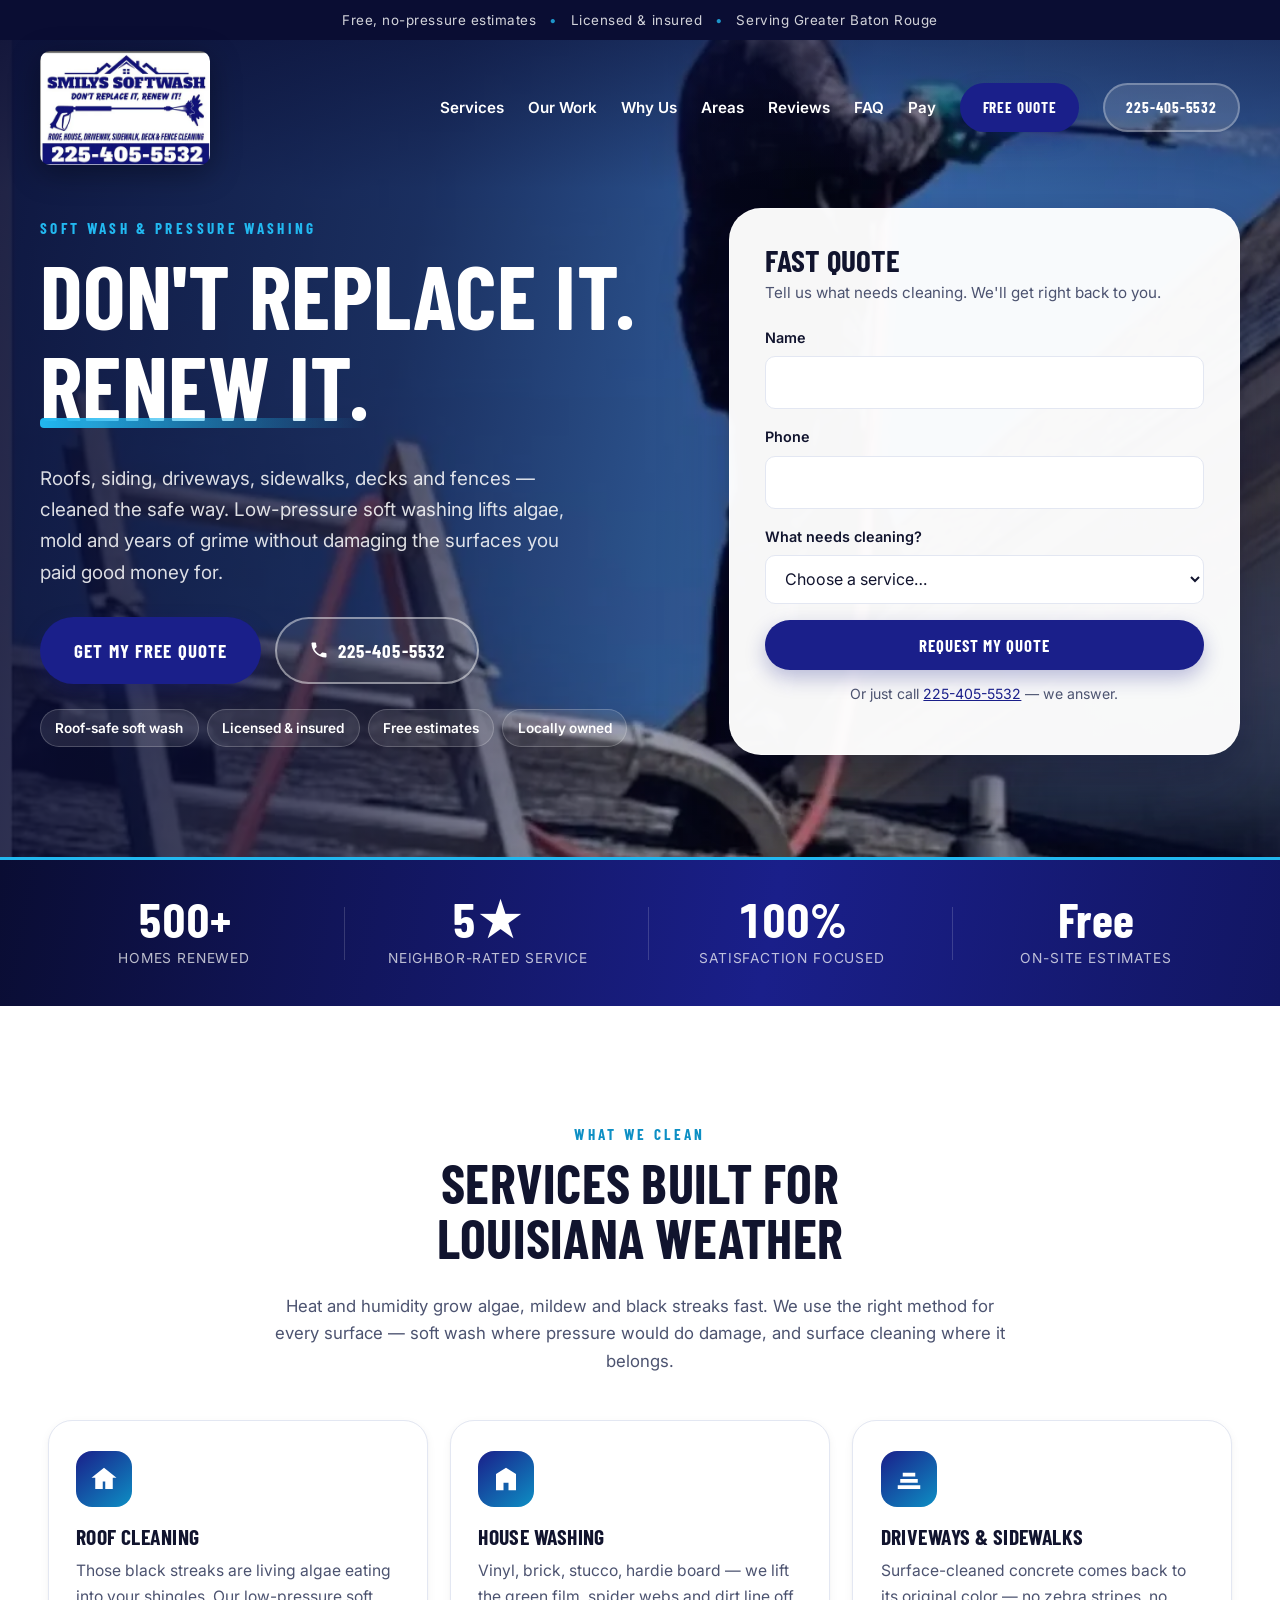
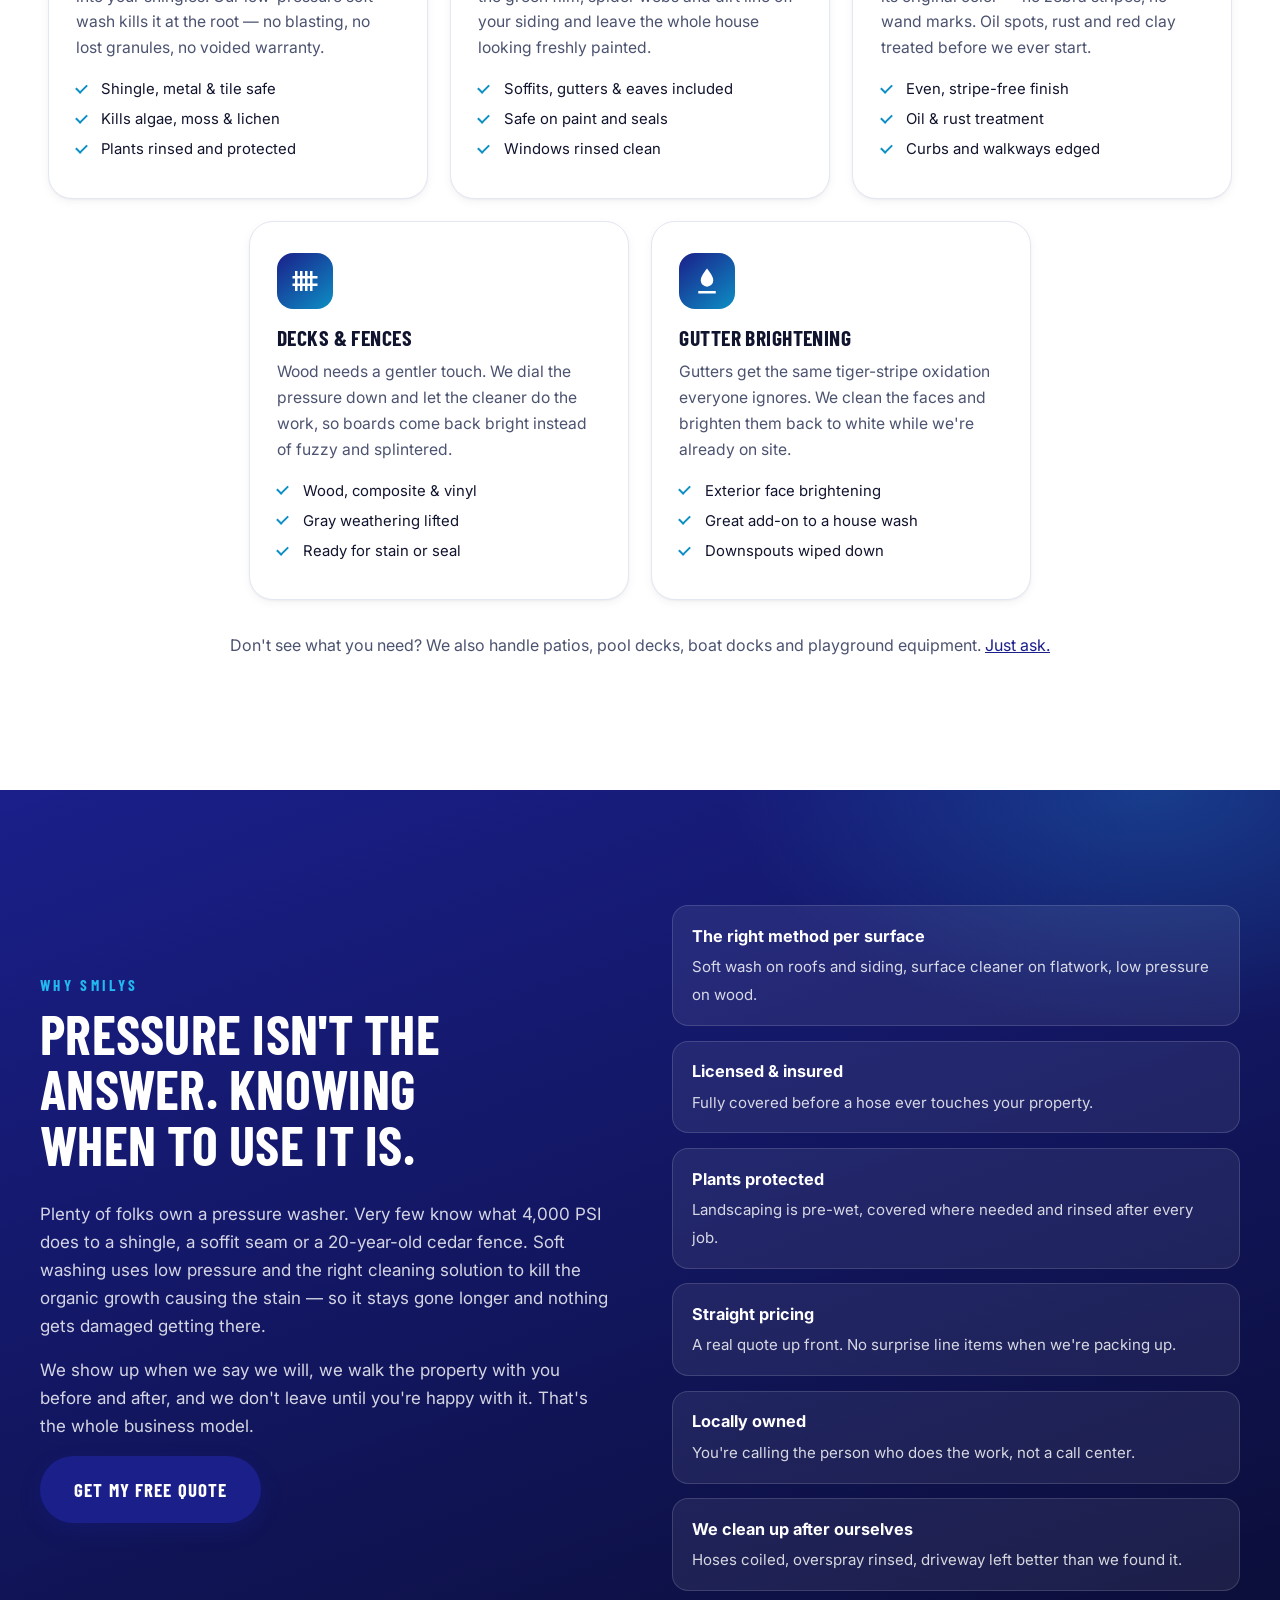
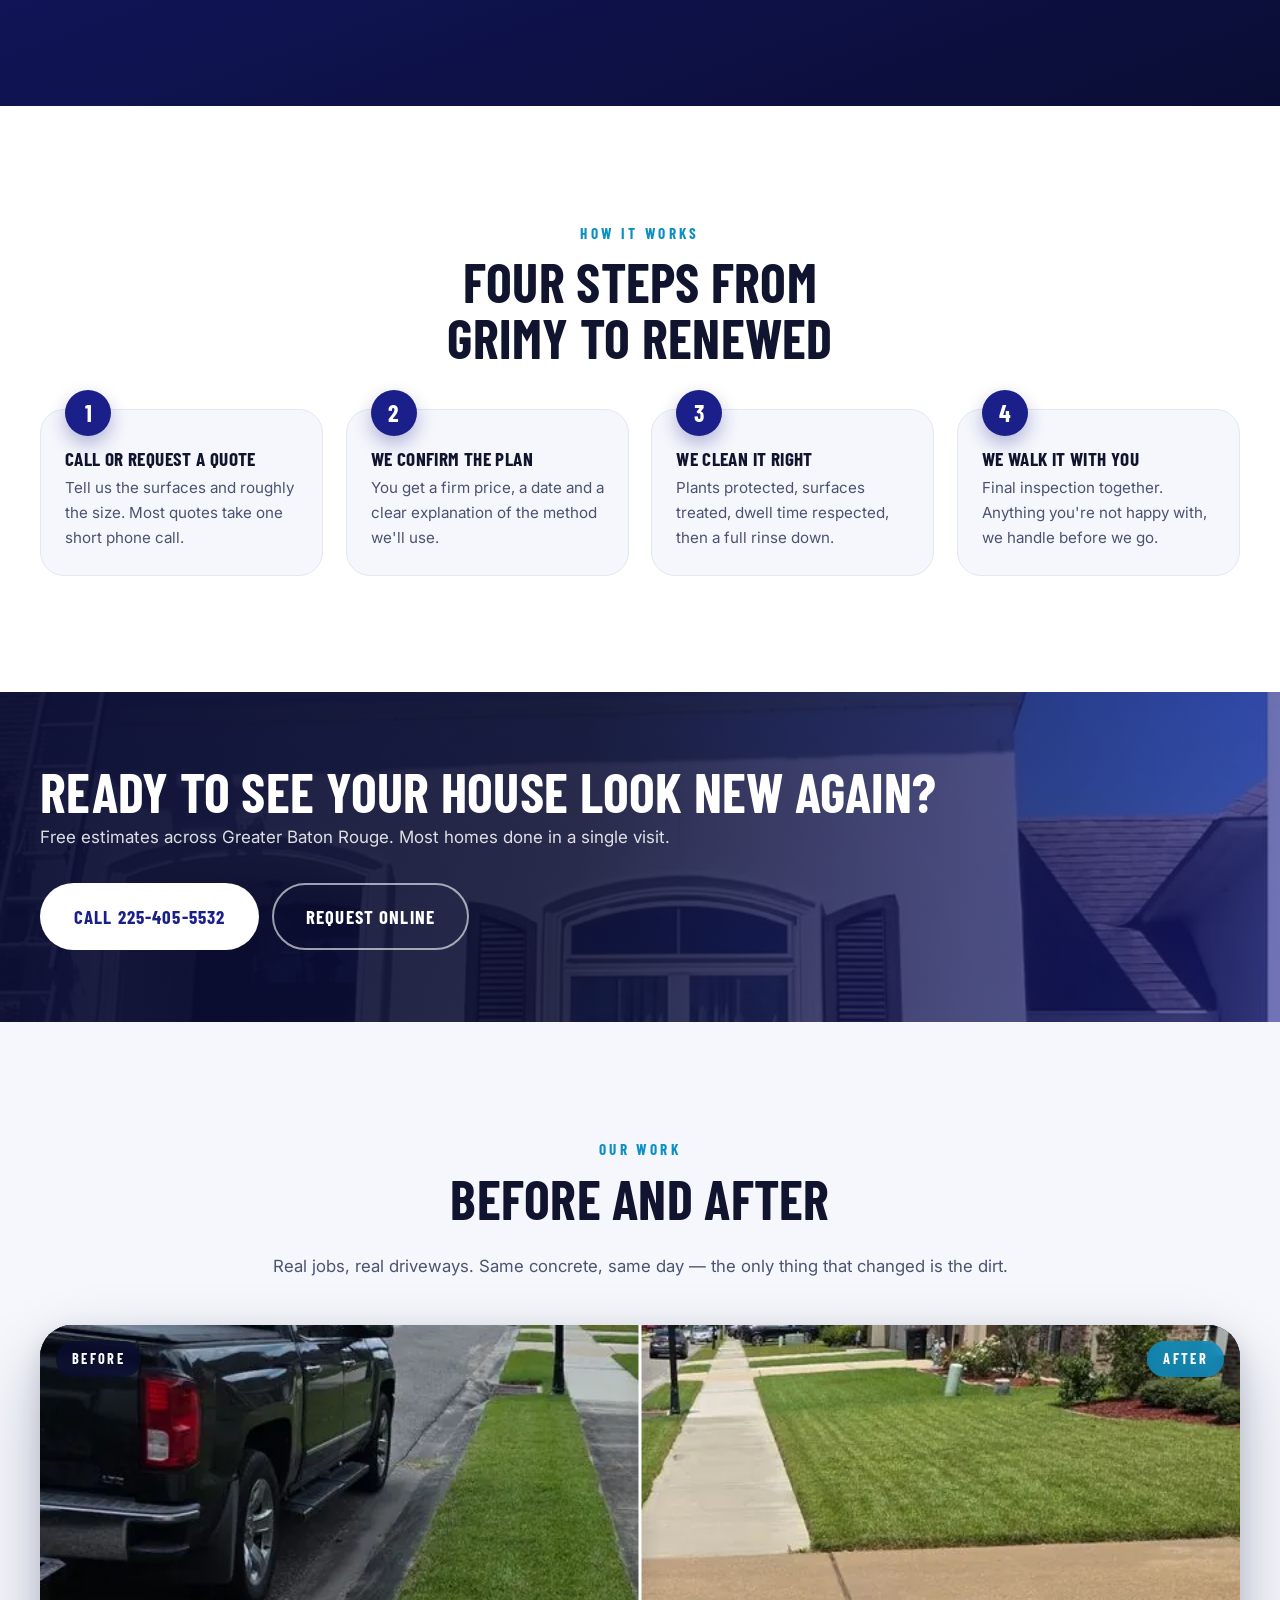
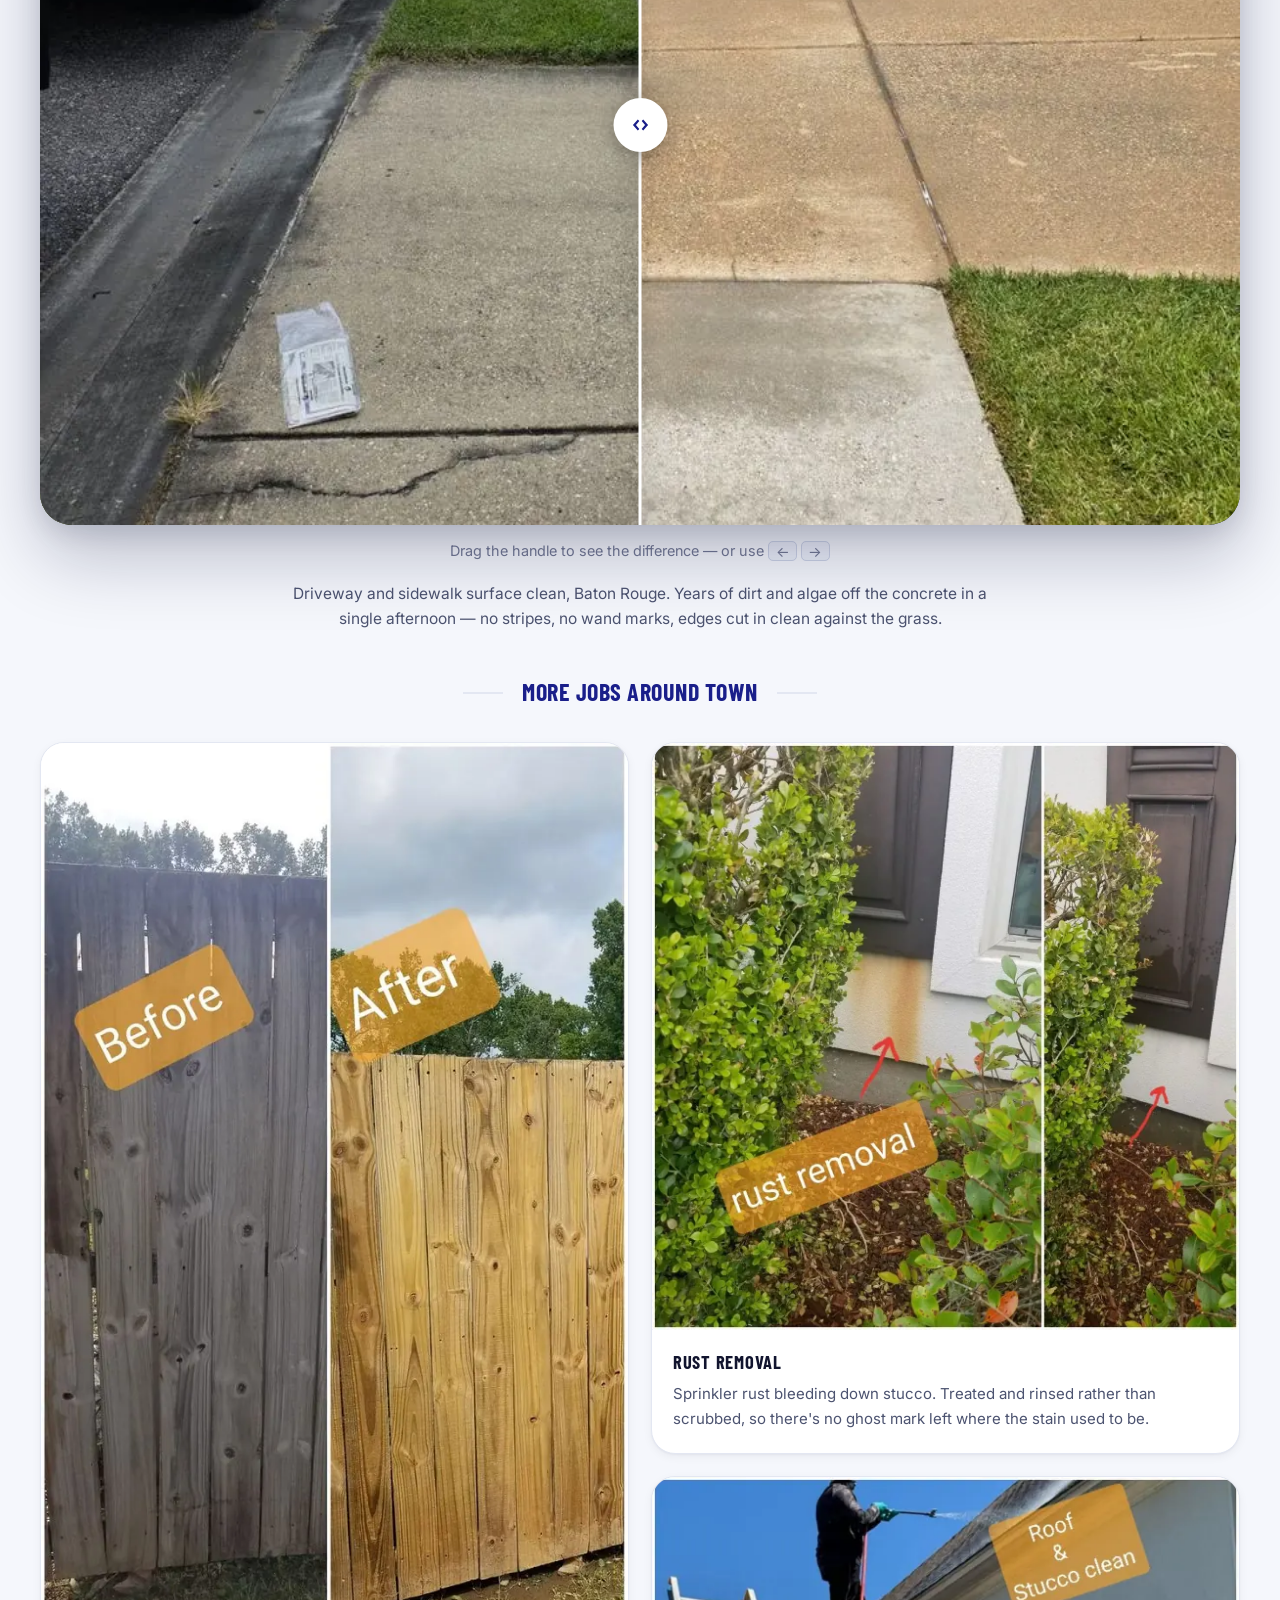
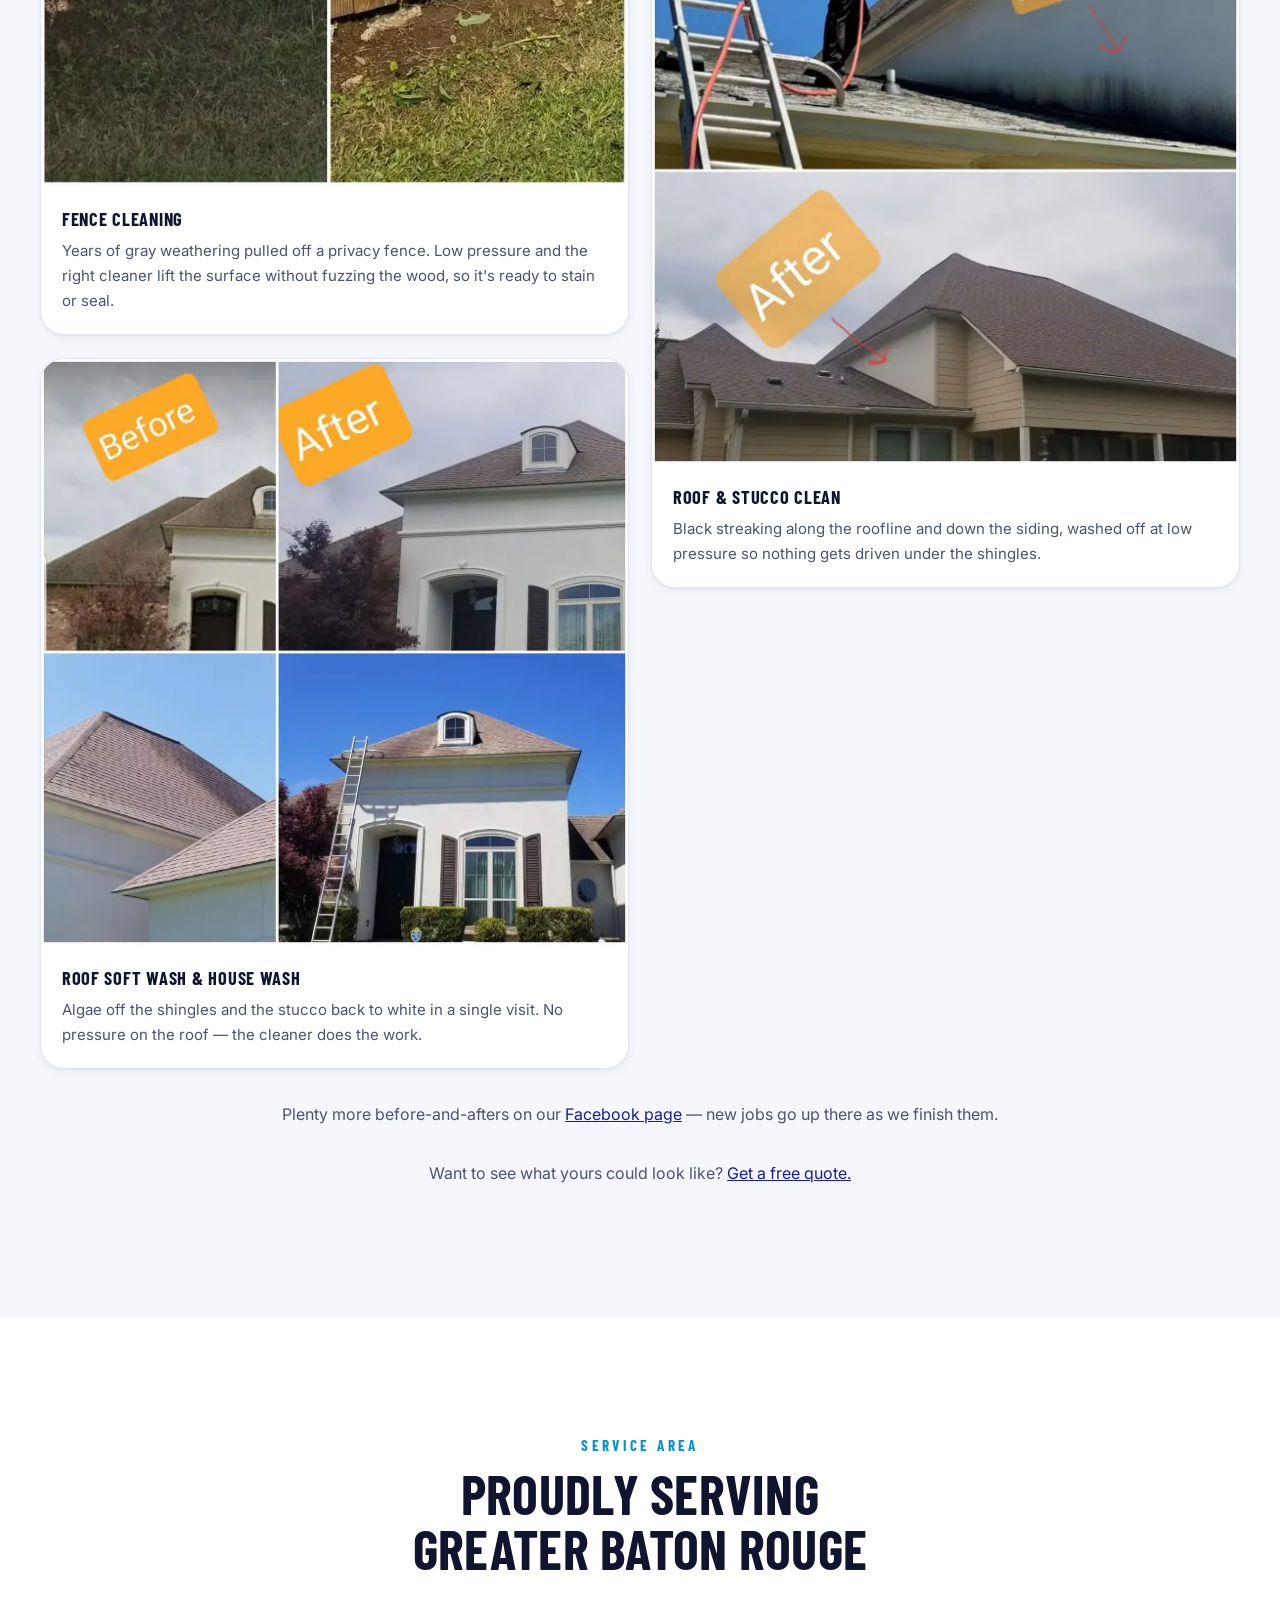
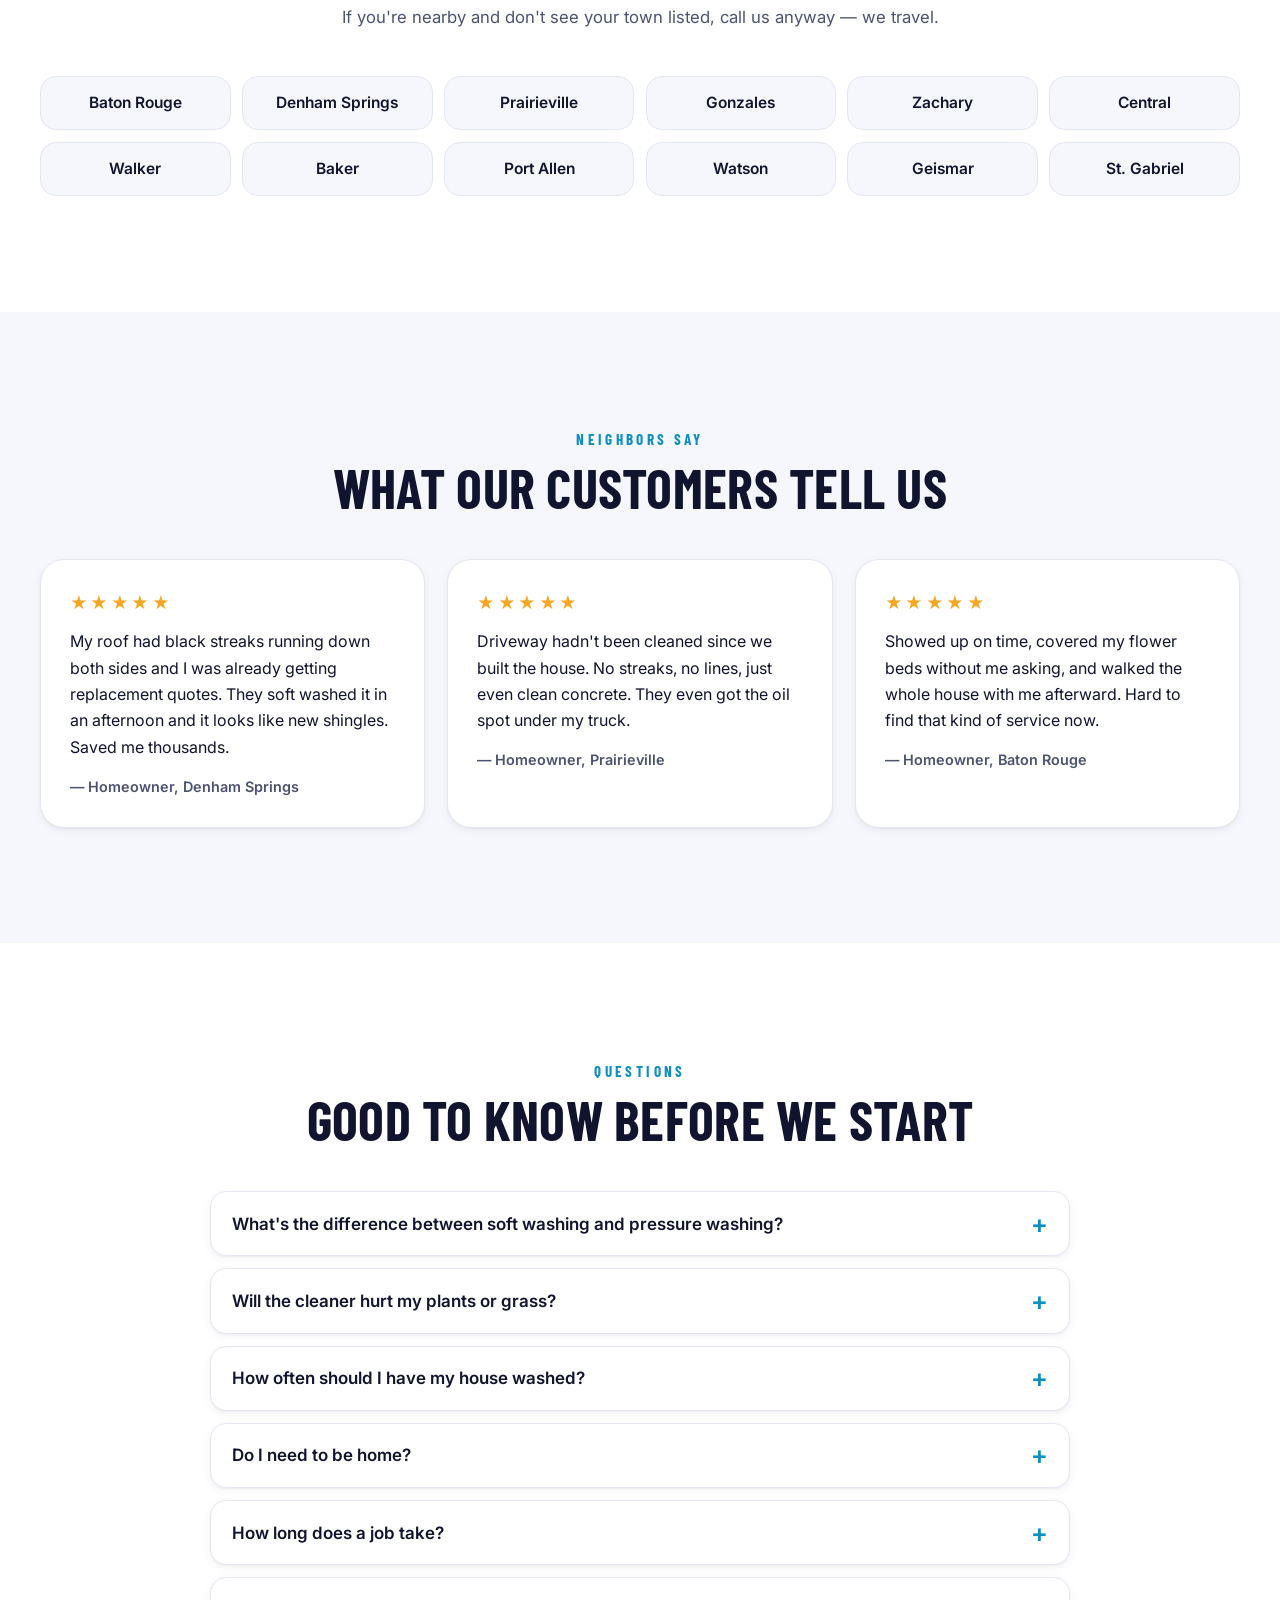
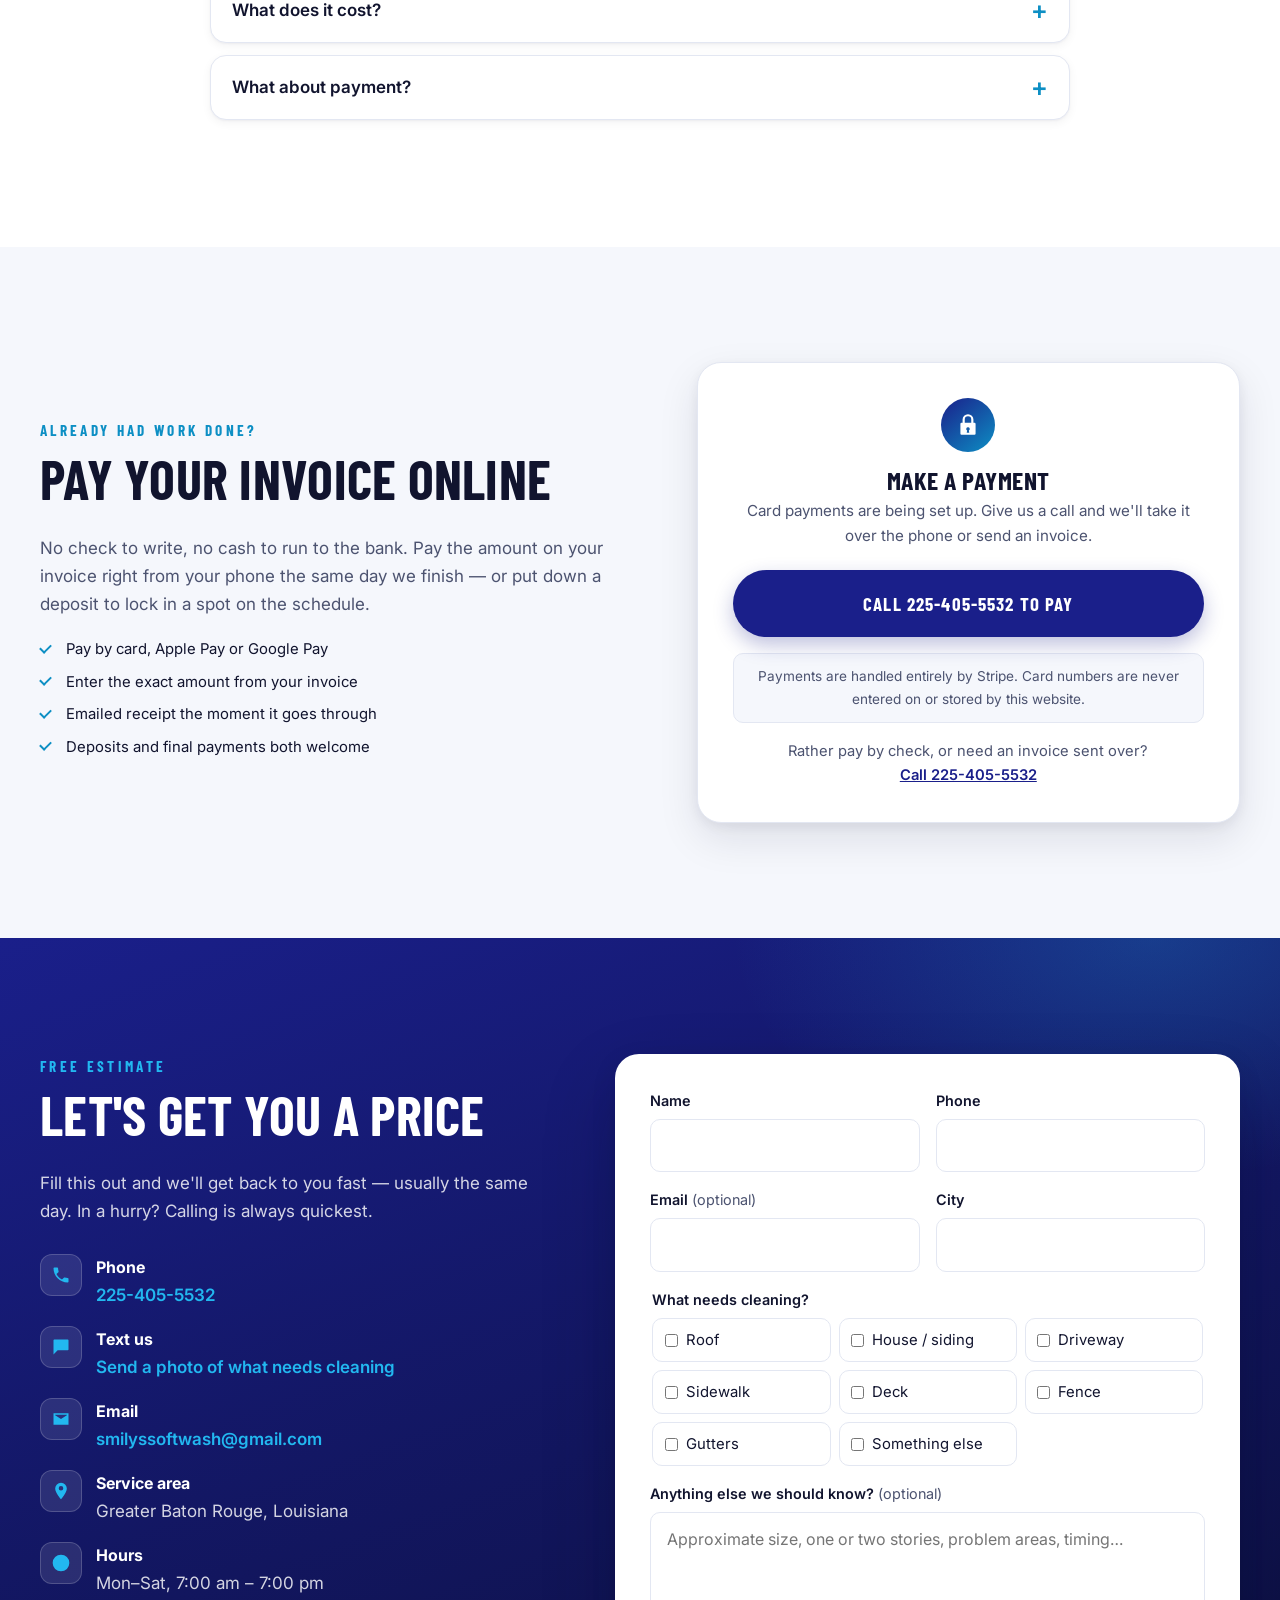
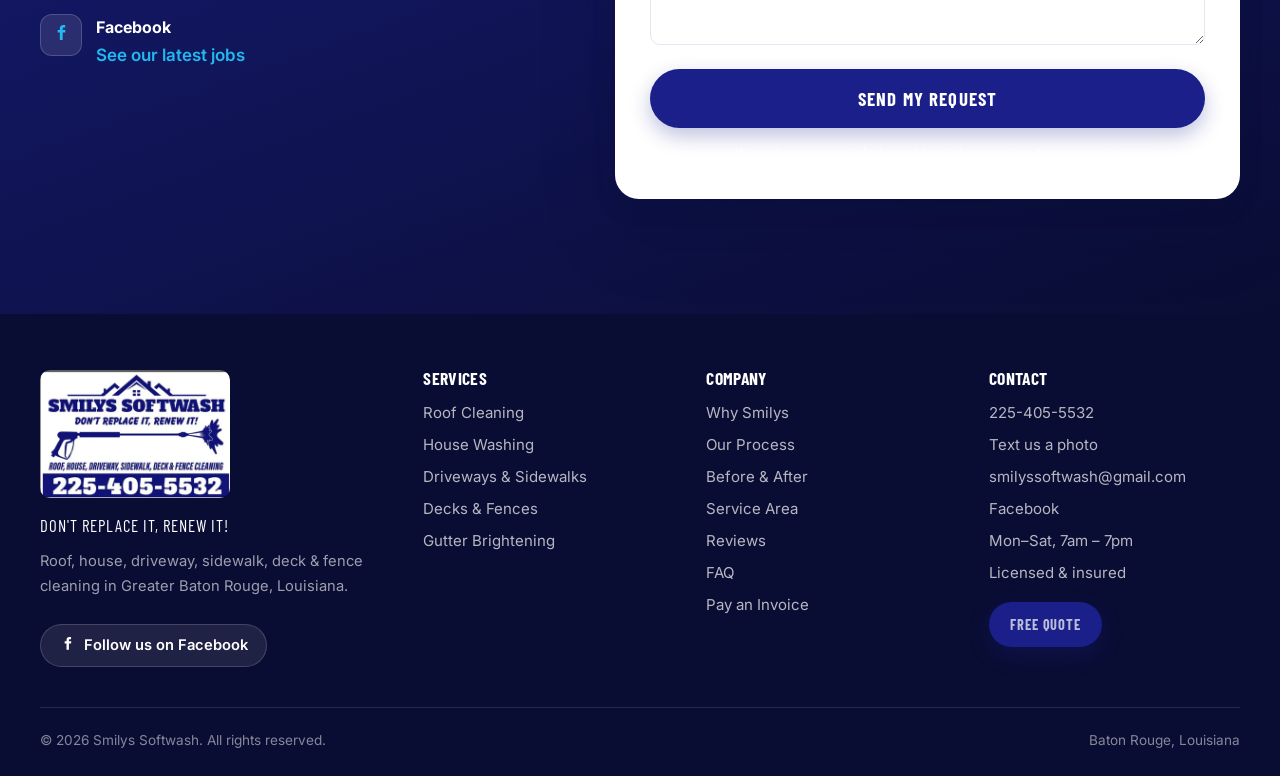
==== commit 07587914: "Optimize images: WebP with JPEG fallbacks, responsive sizes, proper favicons Co-authored-by: knight8" ====
--- a/index.html
+++ b/index.html
@@ -6,7 +6,8 @@
 <title>Smilys Softwash | Pressure Washing &amp; Soft Wash — Baton Rouge, LA</title>
 <meta name="description" content="Smilys Softwash provides roof, house, driveway, sidewalk, deck and fence cleaning in the Baton Rouge area. Don't replace it, renew it! Free estimates — call 225-405-5532.">
 <meta name="theme-color" content="#1a1f8a">
-<link rel="icon" href="assets/logo.jpeg">
+<link rel="icon" href="favicon.ico" sizes="48x48">
+<link rel="apple-touch-icon" href="apple-touch-icon.png">
 <link rel="canonical" href="https://smilyssoftwash.com/">
 
 <meta property="og:type" content="website">
@@ -76,7 +77,10 @@
 
   <div class="wrap nav-inner">
     <a class="brand" href="#top">
-      <img src="assets/logo.jpeg" alt="Smilys Softwash logo" width="180" height="120">
+      <picture>
+        <source type="image/webp" srcset="assets/logo-400.webp">
+        <img src="assets/logo-400.jpg" alt="Smilys Softwash logo" width="400" height="268">
+      </picture>
       <span class="sr-only">Smilys Softwash</span>
     </a>
 
@@ -105,7 +109,10 @@
   <!-- HERO -->
   <section class="hero">
     <div class="hero-bg" aria-hidden="true">
-      <img src="assets/hero-roof.jpg" alt="" width="1080" height="1000" fetchpriority="high" decoding="async">
+      <picture>
+        <source type="image/webp" srcset="assets/hero-roof-768.webp 768w, assets/hero-roof-1080.webp 1080w" sizes="100vw">
+        <img src="assets/hero-roof.jpg" alt="" width="1080" height="1000" fetchpriority="high" decoding="async">
+      </picture>
     </div>
     <div class="wrap hero-inner">
       <div class="hero-copy">
@@ -384,10 +391,16 @@
              aria-valuemin="0" aria-valuemax="100" aria-valuenow="50"
              aria-valuetext="50% revealed">
           <div class="reveal-after">
-            <img src="assets/driveway-after.jpg" alt="The same driveway and sidewalk after cleaning, concrete back to an even, bright finish" width="900" height="1200" loading="lazy" decoding="async">
+            <picture>
+              <source type="image/webp" srcset="assets/driveway-after-600.webp 600w, assets/driveway-after-900.webp 900w" sizes="(min-width: 1280px) 1200px, 92vw">
+              <img src="assets/driveway-after.jpg" alt="The same driveway and sidewalk after cleaning, concrete back to an even, bright finish" width="900" height="600" loading="lazy" decoding="async">
+            </picture>
           </div>
           <div class="reveal-before">
-            <img src="assets/driveway-before.jpg" alt="Driveway and sidewalk before cleaning, concrete dulled gray with dirt and staining" width="900" height="1200" loading="lazy" decoding="async">
+            <picture>
+              <source type="image/webp" srcset="assets/driveway-before-600.webp 600w, assets/driveway-before-900.webp 900w" sizes="(min-width: 1280px) 1200px, 92vw">
+              <img src="assets/driveway-before.jpg" alt="Driveway and sidewalk before cleaning, concrete dulled gray with dirt and staining" width="900" height="600" loading="lazy" decoding="async">
+            </picture>
           </div>
           <span class="reveal-tag reveal-tag-before">Before</span>
           <span class="reveal-tag reveal-tag-after">After</span>
@@ -416,7 +429,10 @@
       <div class="gallery">
         <figure class="shot">
           <button class="shot-btn" type="button" data-zoom aria-label="Enlarge: fence before and after cleaning">
-            <img src="assets/fence-before-after.jpg" alt="Wooden privacy fence before and after cleaning — weathered gray boards on the left, bright bare wood on the right" width="675" height="1200" loading="lazy" decoding="async">
+            <picture>
+              <source type="image/webp" srcset="assets/fence-before-after.webp">
+              <img src="assets/fence-before-after.jpg" alt="Wooden privacy fence before and after cleaning — weathered gray boards on the left, bright bare wood on the right" width="675" height="1200" loading="lazy" decoding="async">
+            </picture>
           </button>
           <figcaption>
             <b>Fence cleaning</b>
@@ -428,7 +444,10 @@
 
         <figure class="shot">
           <button class="shot-btn" type="button" data-zoom aria-label="Enlarge: roof and house before and after cleaning">
-            <img src="assets/roof-house-before-after.jpg" alt="Two-story stucco home before and after a roof soft wash and house wash, algae streaks gone from the shingles and the walls back to clean white" width="1200" height="1200" loading="lazy" decoding="async">
+            <picture>
+              <source type="image/webp" srcset="assets/roof-house-before-after-600.webp 600w, assets/roof-house-before-after-1200.webp 1200w" sizes="(max-width: 700px) 92vw, (max-width: 1280px) 45vw, 590px">
+              <img src="assets/roof-house-before-after.jpg" alt="Two-story stucco home before and after a roof soft wash and house wash, algae streaks gone from the shingles and the walls back to clean white" width="1200" height="1200" loading="lazy" decoding="async">
+            </picture>
           </button>
           <figcaption>
             <b>Roof soft wash &amp; house wash</b>
@@ -439,7 +458,10 @@
 
         <figure class="shot">
           <button class="shot-btn" type="button" data-zoom aria-label="Enlarge: rust stain removal before and after">
-            <img src="assets/rust-removal-before-after.jpg" alt="Orange rust stain running down white stucco beside a shuttered window, and the same wall after treatment with the stain gone" width="1200" height="1200" loading="lazy" decoding="async">
+            <picture>
+              <source type="image/webp" srcset="assets/rust-removal-before-after-600.webp 600w, assets/rust-removal-before-after-1200.webp 1200w" sizes="(max-width: 700px) 92vw, (max-width: 1280px) 45vw, 590px">
+              <img src="assets/rust-removal-before-after.jpg" alt="Orange rust stain running down white stucco beside a shuttered window, and the same wall after treatment with the stain gone" width="1200" height="1200" loading="lazy" decoding="async">
+            </picture>
           </button>
           <figcaption>
             <b>Rust removal</b>
@@ -450,7 +472,10 @@
 
         <figure class="shot">
           <button class="shot-btn" type="button" data-zoom aria-label="Enlarge: roof and stucco cleaning in progress and finished">
-            <img src="assets/roof-stucco-before-after.jpg" alt="Soft washing black algae streaks off a roofline and siding, and the finished result with clean shingles and walls" width="1200" height="1200" loading="lazy" decoding="async">
+            <picture>
+              <source type="image/webp" srcset="assets/roof-stucco-before-after-600.webp 600w, assets/roof-stucco-before-after-1200.webp 1200w" sizes="(max-width: 700px) 92vw, (max-width: 1280px) 45vw, 590px">
+              <img src="assets/roof-stucco-before-after.jpg" alt="Soft washing black algae streaks off a roofline and siding, and the finished result with clean shingles and walls" width="1200" height="1200" loading="lazy" decoding="async">
+            </picture>
           </button>
           <figcaption>
             <b>Roof &amp; stucco clean</b>
@@ -758,7 +783,10 @@
 <footer class="site-footer">
   <div class="wrap footer-grid">
     <div class="footer-brand">
-      <img src="assets/logo.jpeg" alt="Smilys Softwash" width="200" height="133">
+      <picture>
+        <source type="image/webp" srcset="assets/logo-400.webp">
+        <img src="assets/logo-400.jpg" alt="Smilys Softwash" width="400" height="268">
+      </picture>
       <p>Don't Replace It, Renew It!</p>
       <p class="muted">Roof, house, driveway, sidewalk, deck &amp; fence cleaning in Greater Baton Rouge, Louisiana.</p>
       <a class="social" href="#" data-facebook-link data-facebook-wrap aria-label="Smilys Softwash on Facebook">
--- a/styles.css
+++ b/styles.css
@@ -266,6 +266,10 @@
   color: #fff;
 }
 .hero-bg { position: absolute; inset: 0; }
+/* The <picture> wrappers (WebP with JPEG fallback) must pass the full-bleed
+   sizing through, or the img's percentage height has nothing to resolve
+   against and the layout collapses. */
+.hero-bg picture { display: block; width: 100%; height: 100%; }
 .hero-bg img {
   width: 100%; height: 100%;
   object-fit: cover;
@@ -560,6 +564,10 @@
   content: "";
   position: absolute; inset: 0; z-index: -2;
   background: url("assets/house-clean.jpg") center 62% / cover no-repeat;
+  /* Browsers that understand image-set() get the smaller WebP; anything
+     older silently keeps the JPEG from the shorthand above. */
+  background-image: -webkit-image-set(url("assets/house-clean.webp") type("image/webp"), url("assets/house-clean.jpg") type("image/jpeg"));
+  background-image: image-set(url("assets/house-clean.webp") type("image/webp"), url("assets/house-clean.jpg") type("image/jpeg"));
 }
 .cta-banner::after {
   content: "";
@@ -589,6 +597,7 @@
   user-select: none;
   cursor: ew-resize;
 }
+.reveal-wrap picture { display: block; height: 100%; }
 .reveal-wrap img {
   display: block;
   width: 100%;
